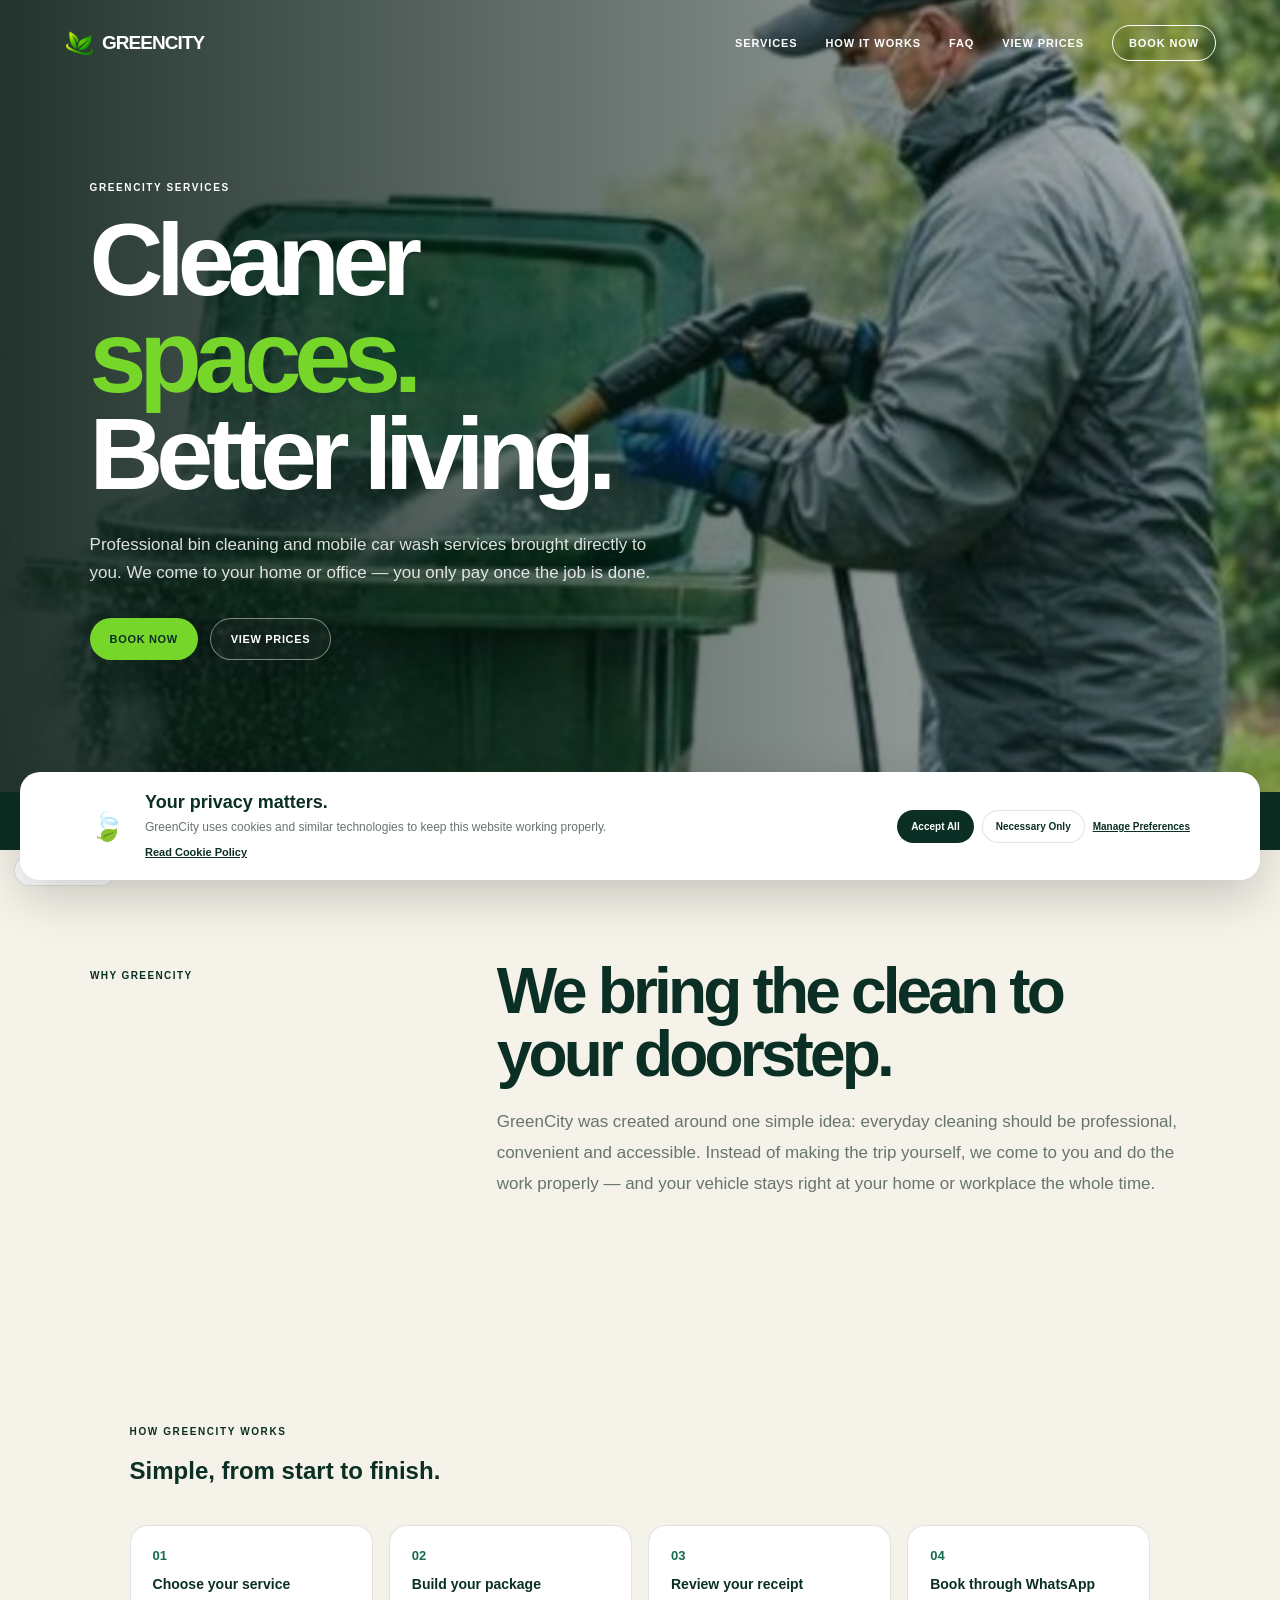
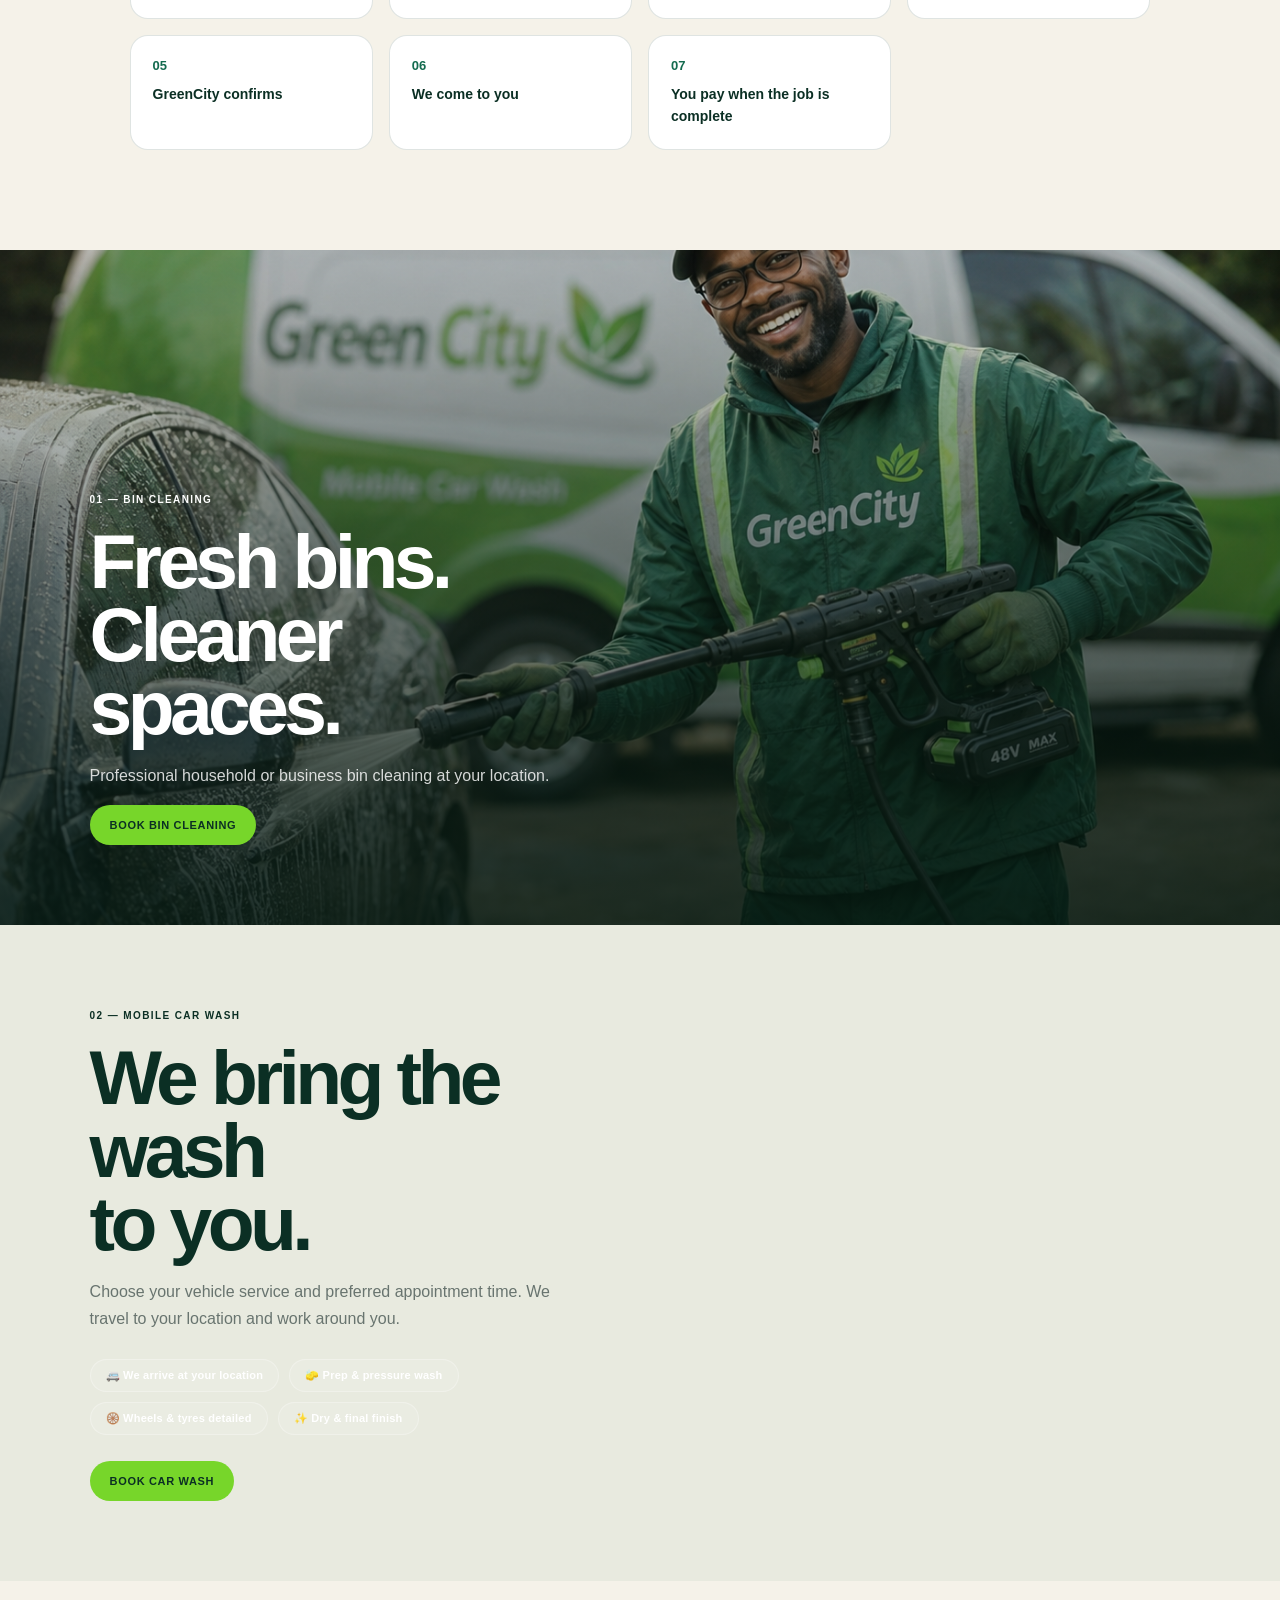
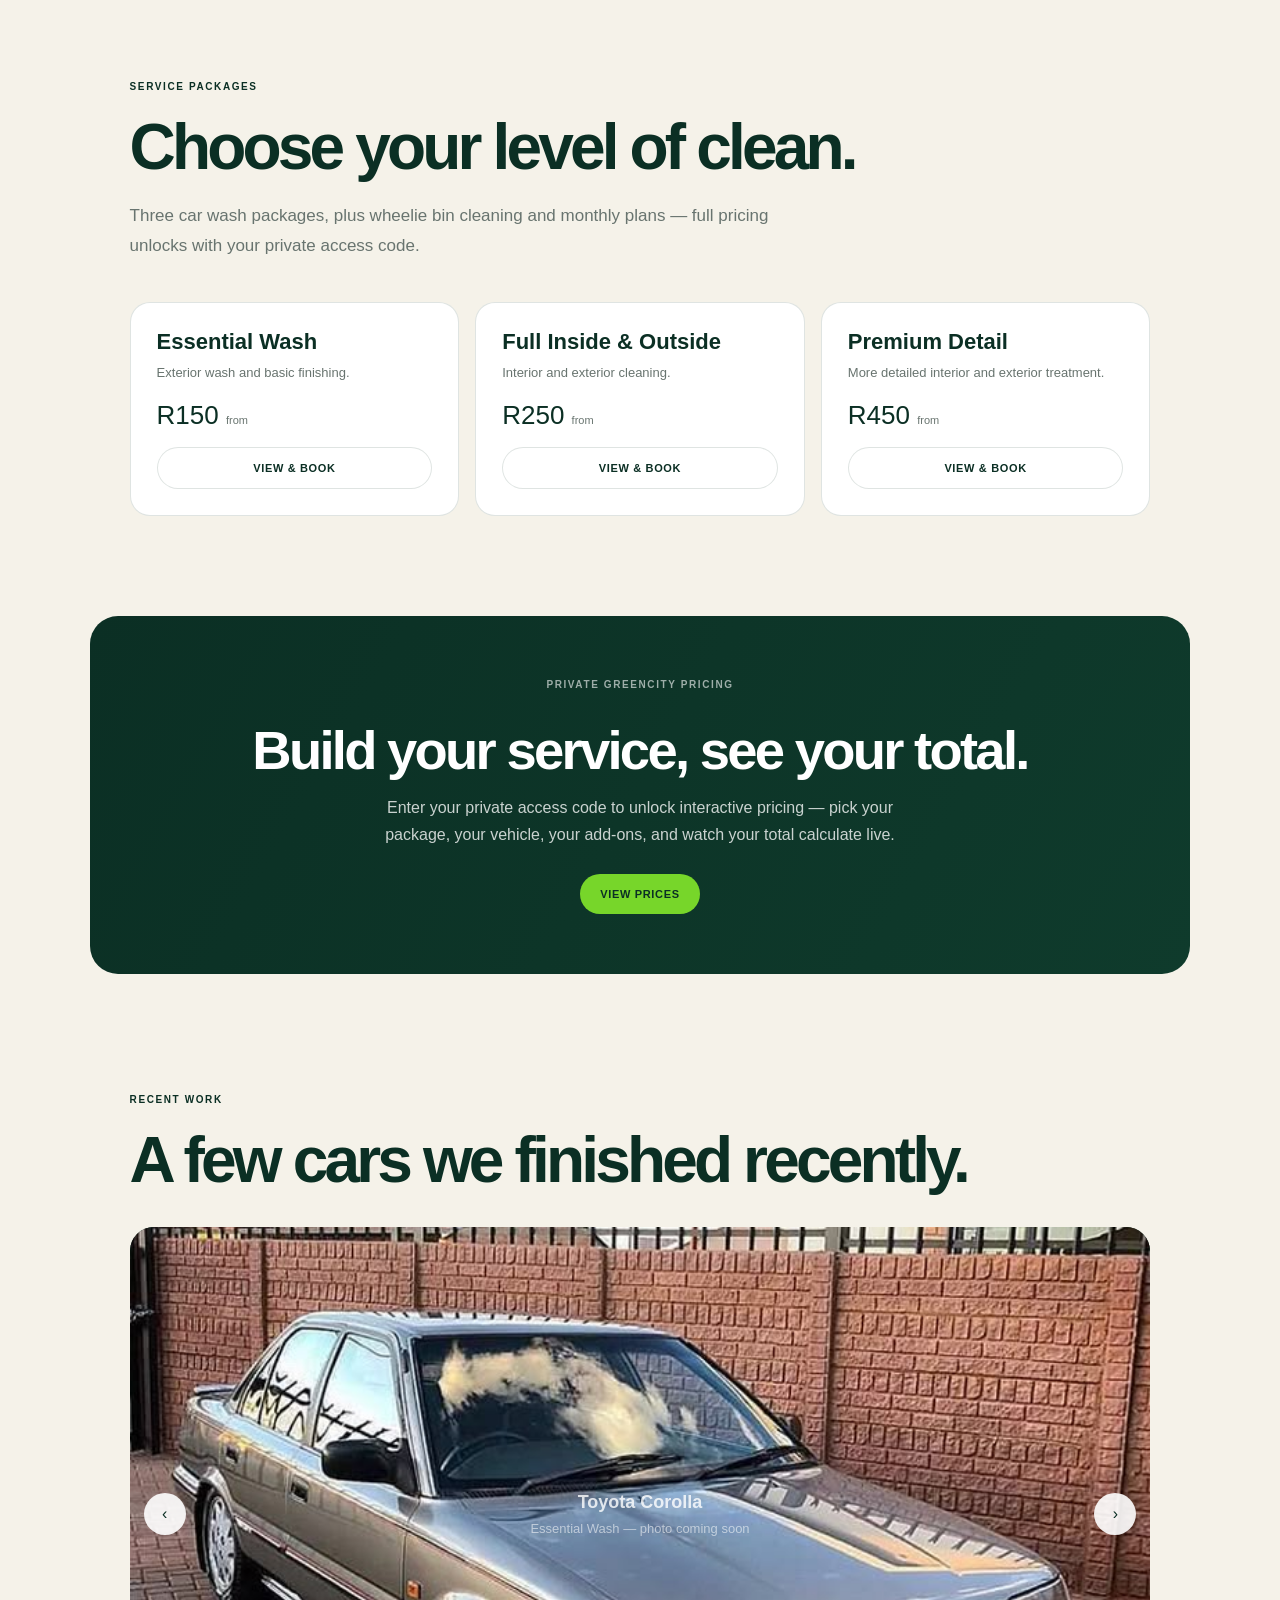
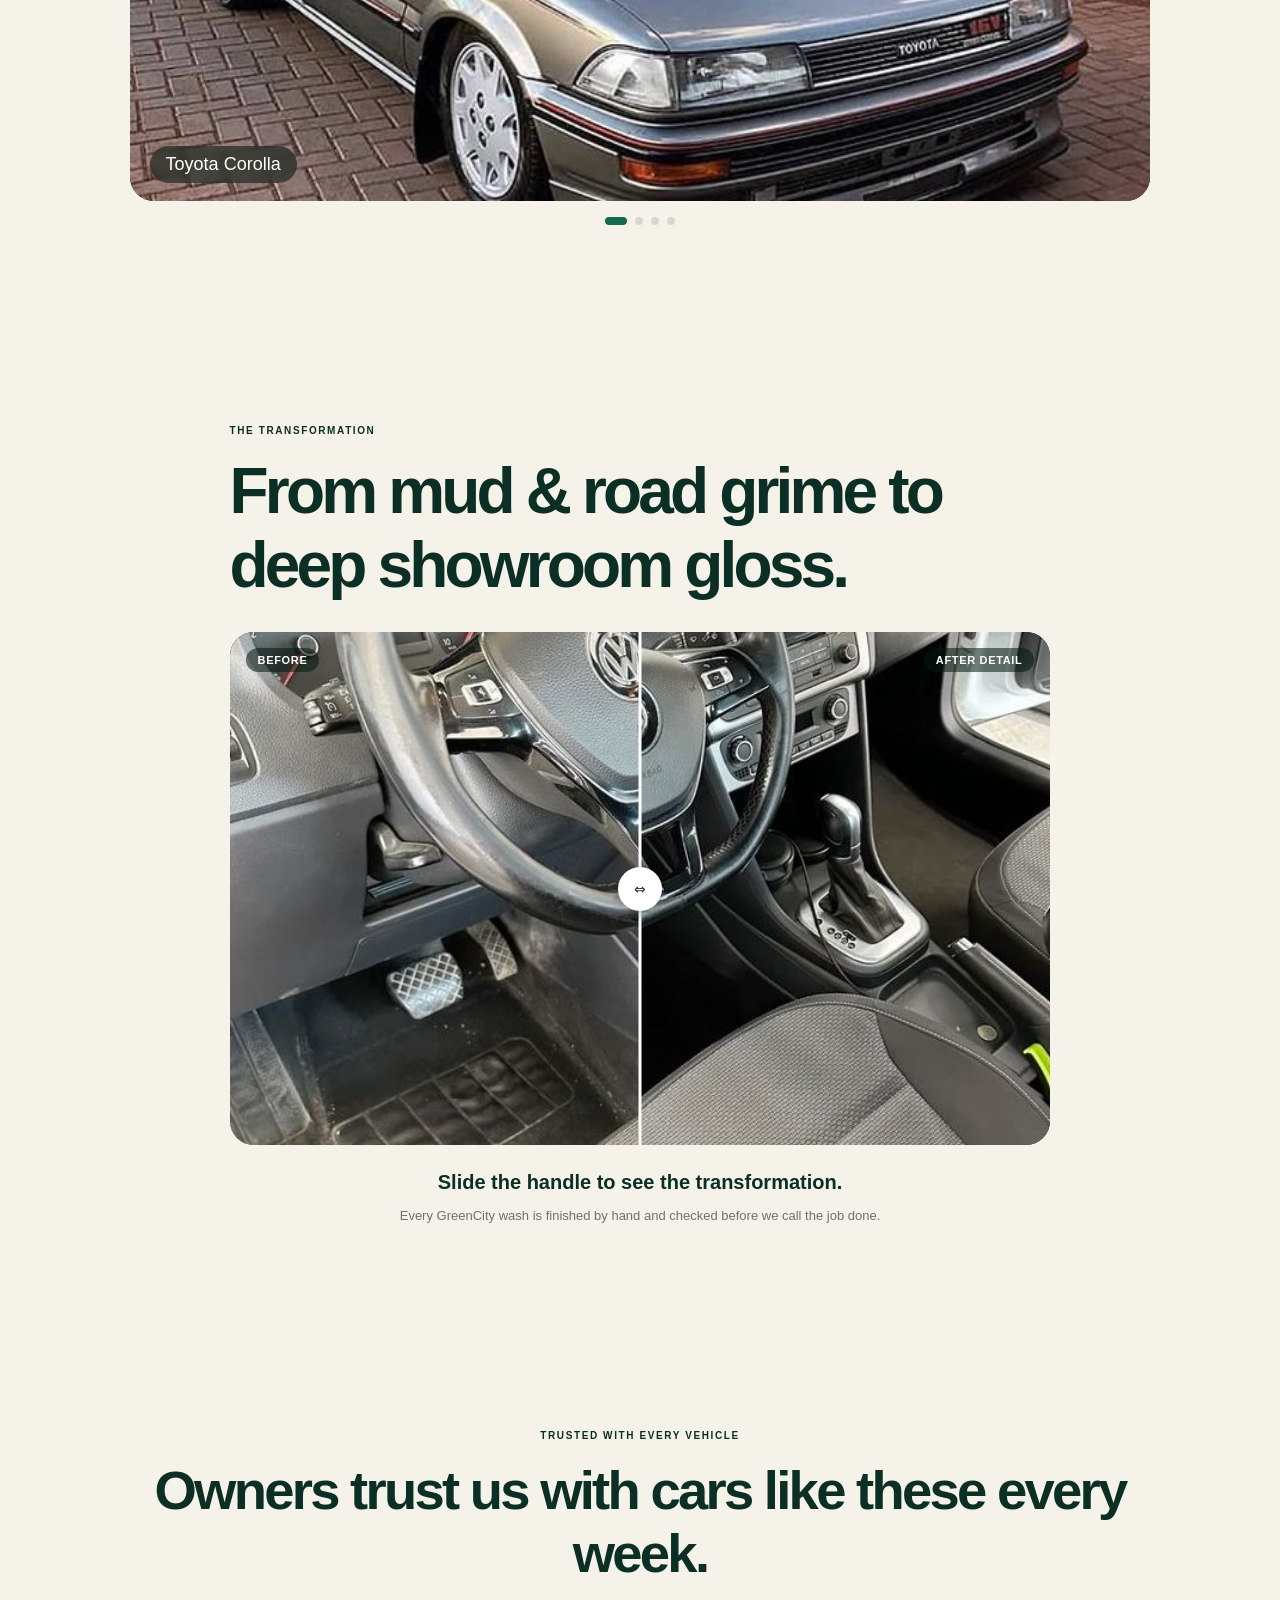
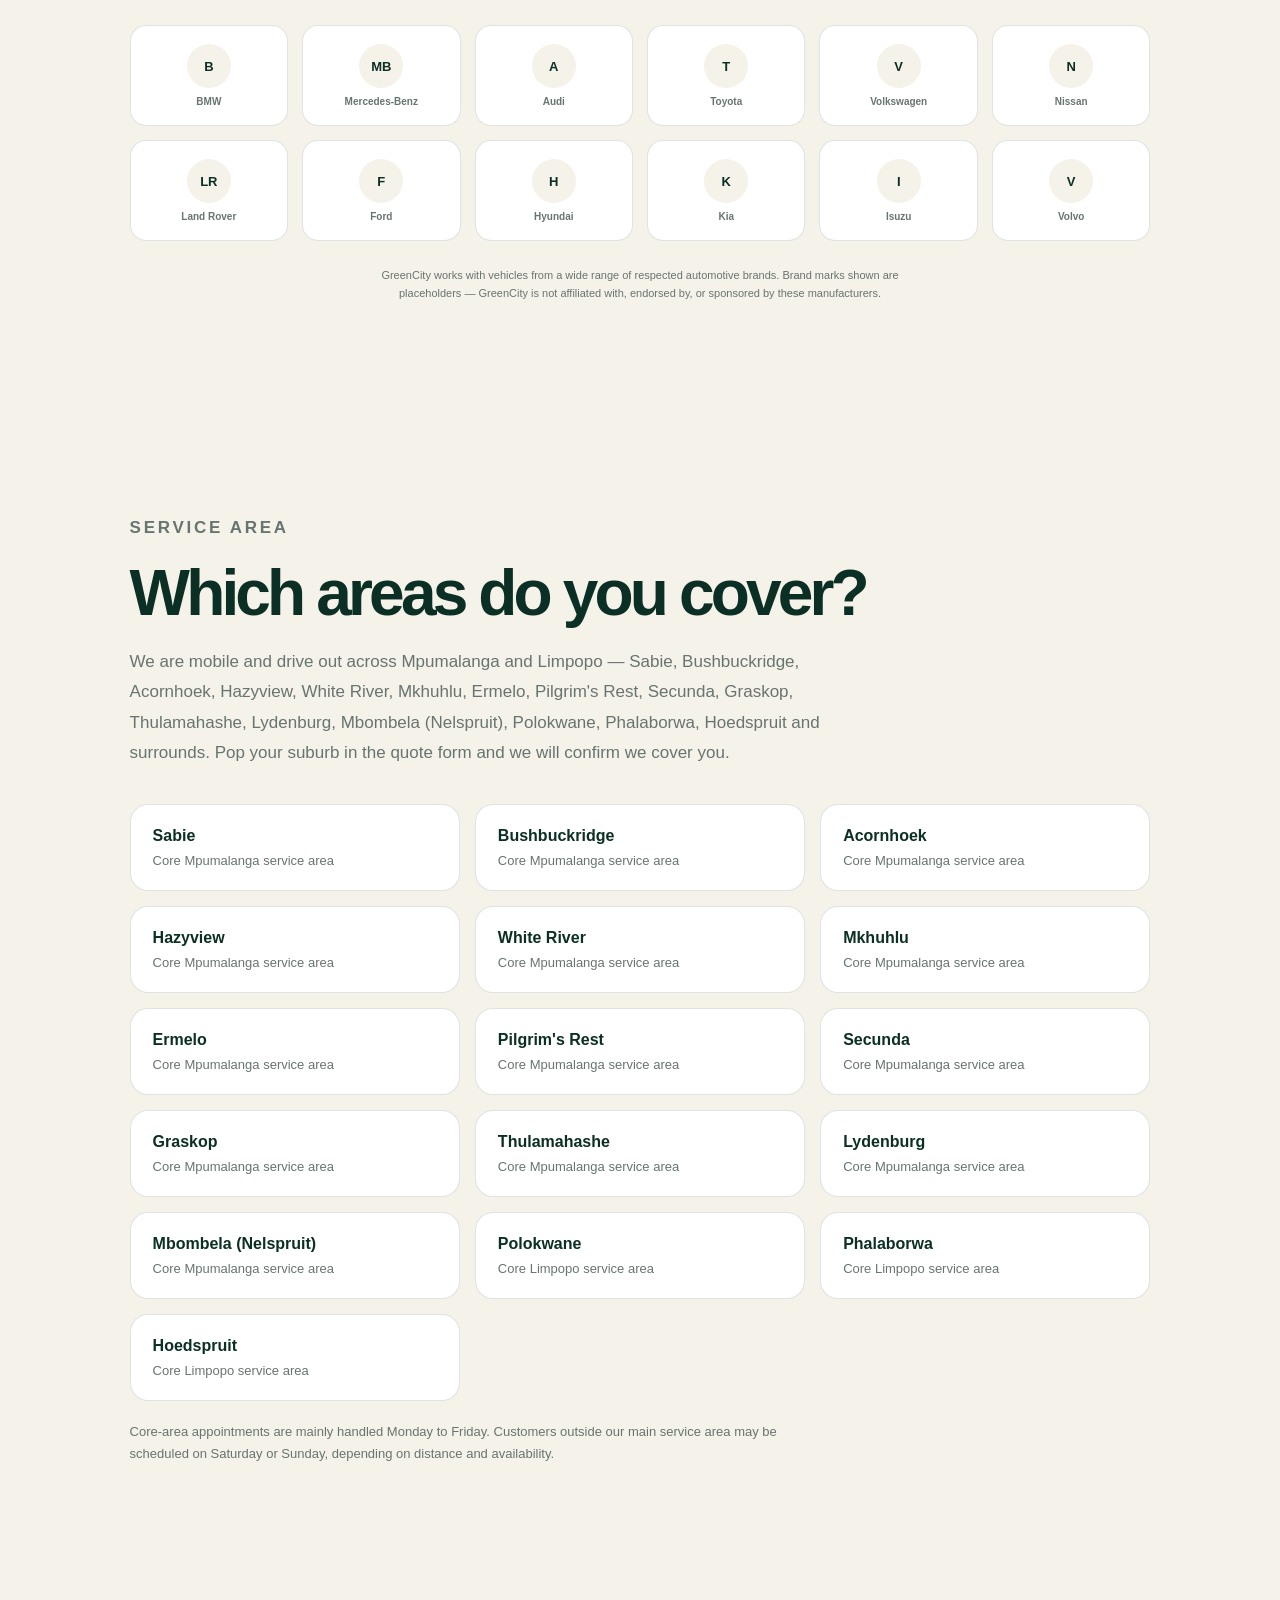
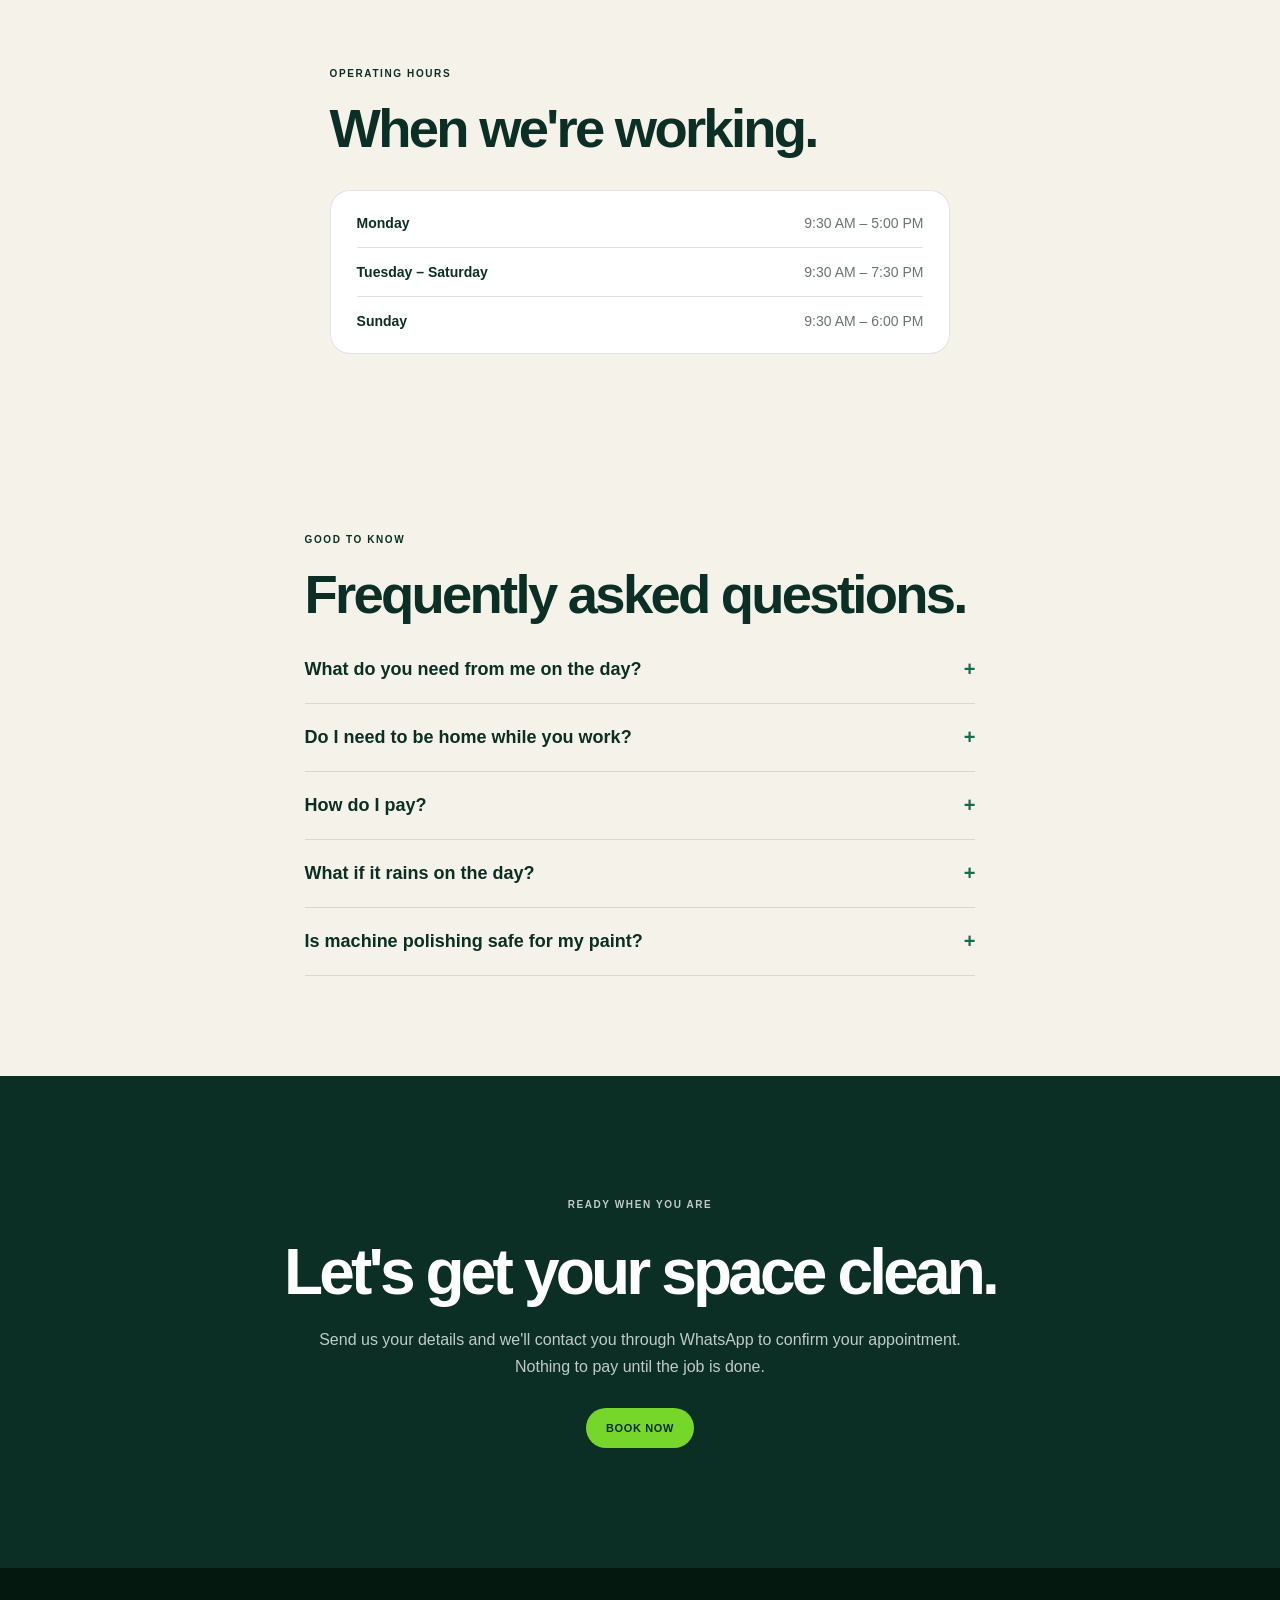
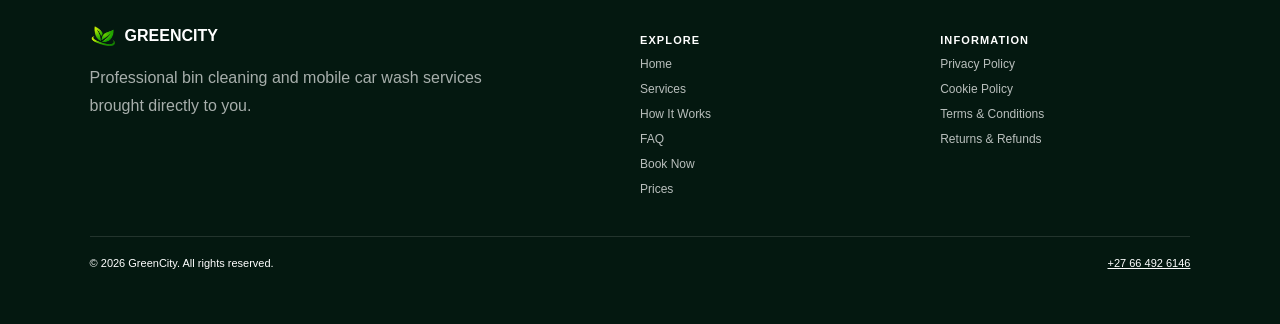
==== index.html @ 8ef4c83e "Add files via upload" ====
<!DOCTYPE html>
<html lang="en">
<head>
  <meta charset="UTF-8">
  <meta name="viewport" content="width=device-width, initial-scale=1.0">
  <meta name="description" content="GreenCity — professional bin cleaning and mobile car wash services. We come to you.">
  <meta name="theme-color" content="#0b2f24">
  <title>GreenCity | Cleaner Spaces. Better Living.</title>
  <link rel="icon" type="image/png" href="images/greencity-logo.png">
  <link rel="stylesheet" href="style.css">
</head>
<body>
<header class="site-header">
  <a class="brand" href="index.html">
    <img src="images/greencity-logo.png" alt="GreenCity logo" class="brand-logo">
    <span class="brand-name">GREENCITY</span>
  </a>
  <button class="menu-toggle" data-menu-toggle aria-label="Open menu">☰</button>
  <nav class="header-nav" data-mobile-menu>
    <a href="#services">Services</a>
    <a href="#how">How It Works</a>
    <a href="#faq">FAQ</a>
    <a href="price.html">View Prices</a>
    <a href="booking.html" class="header-book">Book Now</a>
  </nav>
</header>

<!-- HERO -->
<section class="hero">
  <video class="hero-video" autoplay muted loop playsinline poster="images/greencity-hero.jpg">
    <source src="videos/bin-washing.mp4" type="video/mp4">
  </video>
  <div class="hero-overlay"></div>
  <div class="hero-content">
    <p class="eyebrow">GREENCITY SERVICES</p>
    <h1>Cleaner <span>spaces.</span><br>Better living.</h1>
    <p class="hero-description">
      Professional bin cleaning and mobile car wash services brought directly to you.
      We come to your home or office — you only pay once the job is done.
    </p>
    <div class="hero-actions">
      <a href="booking.html" class="btn btn-primary">Book Now</a>
      <a href="price.html" class="btn btn-secondary">View Prices</a>
    </div>
  </div>
</section>

<!-- TRUST STRIP -->
<div class="trust-strip">
  <span>We come to you</span>
  <span>You pay after the job is done</span>
  <span>Professional mobile cleaning</span>
  <span>Choose exactly the service you need</span>
</div>

<!-- WHY GREENCITY -->
<section class="intro" id="story">
  <div class="intro-grid">
    <div><p class="intro-label">WHY GREENCITY</p></div>
    <div>
      <h2>We bring the clean to your doorstep.</h2>
      <p class="intro-copy">
        GreenCity was created around one simple idea: everyday cleaning should be
        professional, convenient and accessible. Instead of making the trip yourself,
        we come to you and do the work properly — and your vehicle stays right at
        your home or workplace the whole time.
      </p>
    </div>
  </div>
</section>

<!-- HOW IT WORKS -->
<section class="how-section" id="how">
  <p class="eyebrow">HOW GREENCITY WORKS</p>
  <h2>Simple, from start to finish.</h2>
  <div class="how-grid">
    <div class="how-step"><span class="num">01</span><p>Choose your service</p></div>
    <div class="how-step"><span class="num">02</span><p>Build your package</p></div>
    <div class="how-step"><span class="num">03</span><p>Review your receipt</p></div>
    <div class="how-step"><span class="num">04</span><p>Book through WhatsApp</p></div>
    <div class="how-step"><span class="num">05</span><p>GreenCity confirms</p></div>
    <div class="how-step"><span class="num">06</span><p>We come to you</p></div>
    <div class="how-step"><span class="num">07</span><p>You pay when the job is complete</p></div>
  </div>
</section>

<!-- MOBILE CAR WASH VISUAL -->
<section class="service-showcase" id="services">
  <video class="service-video" autoplay muted loop playsinline poster="images/bin-washing.jpg">
    <source src="videos/bin-washing.mp4" type="video/mp4">
  </video>
  <div class="service-overlay"></div>
  <div class="service-content">
    <span class="service-tag">01 — BIN CLEANING</span>
    <h2>Fresh bins.<br>Cleaner spaces.</h2>
    <p>Professional household or business bin cleaning at your location.</p>
    <a href="booking.html" class="btn btn-primary">Book Bin Cleaning</a>
  </div>
</section>

<section class="service-showcase light-showcase">
  <div class="service-content dark-content">
    <span class="service-tag">02 — MOBILE CAR WASH</span>
    <h2>We bring the wash<br>to you.</h2>
    <p>Choose your vehicle service and preferred appointment time. We travel to your location and work around you.</p>
    <div class="process-strip">
      <span>🚐 We arrive at your location</span>
      <span>🧽 Prep &amp; pressure wash</span>
      <span>🛞 Wheels &amp; tyres detailed</span>
      <span>✨ Dry &amp; final finish</span>
    </div>
    <a href="booking.html" class="btn btn-primary" style="margin-top:26px">Book Car Wash</a>
  </div>
</section>

<!-- SERVICE PACKAGES TEASER -->
<section class="package-section">
  <p class="eyebrow">SERVICE PACKAGES</p>
  <h2 style="font-family:var(--display);font-size:clamp(2.5rem,5vw,4.5rem);letter-spacing:-.06em;margin:0 0 10px">Choose your level of clean.</h2>
  <p class="intro-copy" style="margin-bottom:0">Three car wash packages, plus wheelie bin cleaning and monthly plans — full pricing unlocks with your private access code.</p>
  <div class="package-grid" id="packageGrid"></div>
</section>

<!-- PRIVATE PRICING CTA -->
<section style="padding:0 7vw">
  <div class="pricing-cta">
    <p class="eyebrow" style="color:rgba(255,255,255,.6)">PRIVATE GREENCITY PRICING</p>
    <h2>Build your service, see your total.</h2>
    <p>Enter your private access code to unlock interactive pricing — pick your package, your vehicle, your add-ons, and watch your total calculate live.</p>
    <a href="price.html" class="btn btn-primary">View Prices</a>
  </div>
</section>

<!-- RECENT CARS SLIDESHOW -->
<section class="gallery-section">
  <p class="eyebrow">RECENT WORK</p>
  <h2 style="font-family:var(--display);font-size:clamp(2.5rem,5vw,4.5rem);letter-spacing:-.06em;margin:0 0 30px">A few cars we finished recently.</h2>

  <div class="carousel" id="carousel">
    <div class="carousel-track" id="carouselTrack">
      <div class="carousel-slide"><img src="images/gallery-1.jpg" alt="Toyota Corolla after a GreenCity wash" data-fallback-label="Toyota Corolla — Essential Wash"><div class="slide-placeholder" hidden><strong>Toyota Corolla</strong><span>Essential Wash — photo coming soon</span></div><div class="carousel-label">Toyota Corolla</div></div>
      <div class="carousel-slide"><img src="images/gallery-2.jpg" alt="BMW X5 after a GreenCity wash" data-fallback-label="BMW X5 — Premium Detail"><div class="slide-placeholder" hidden><strong>BMW X5</strong><span>Premium Detail — photo coming soon</span></div><div class="carousel-label">BMW X5</div></div>
      <div class="carousel-slide"><img src="images/gallery-3.jpg" alt="Ford Ranger after a GreenCity wash" data-fallback-label="Ford Ranger — Full Inside &amp; Outside"><div class="slide-placeholder" hidden><strong>Ford Ranger</strong><span>Full Inside &amp; Outside — photo coming soon</span></div><div class="carousel-label">Ford Ranger</div></div>
      <div class="carousel-slide"><img src="images/gallery-4.jpg" alt="Volkswagen Polo after a GreenCity wash" data-fallback-label="Volkswagen Polo — Essential Wash"><div class="slide-placeholder" hidden><strong>Volkswagen Polo</strong><span>Essential Wash — photo coming soon</span></div><div class="carousel-label">Volkswagen Polo</div></div>
    </div>
    <button class="carousel-nav prev" id="carouselPrev" aria-label="Previous">‹</button>
    <button class="carousel-nav next" id="carouselNext" aria-label="Next">›</button>
  </div>
  <div class="carousel-dots" id="carouselDots"></div>
</section>

<!-- BEFORE / AFTER -->
<section class="ba-section">
  <p class="eyebrow">THE TRANSFORMATION</p>
  <h2 style="font-family:var(--display);font-size:clamp(2.5rem,5vw,4.5rem);letter-spacing:-.06em;margin:0 0 30px">From mud &amp; road grime to deep showroom gloss.</h2>

  <div class="ba-wrap" id="baWrap">
    <img class="ba-after" src="images/after.jpg" alt="Vehicle after GreenCity detailing">
    <div class="ba-before-layer" id="baBeforeLayer">
      <img class="ba-before" src="images/before.jpg" alt="Vehicle before GreenCity detailing">
    </div>
    <span class="ba-tag before-tag">Before</span>
    <span class="ba-tag after-tag">After Detail</span>
    <div class="ba-handle" id="baHandle"><div class="ba-handle-btn">⇔</div></div>
  </div>
  <p class="ba-caption"><strong>Slide the handle to see the transformation.</strong>Every GreenCity wash is finished by hand and checked before we call the job done.</p>
</section>

<!-- VEHICLE BRAND TRUST -->
<section class="brand-section">
  <p class="eyebrow">TRUSTED WITH EVERY VEHICLE</p>
  <h2 style="font-family:var(--display);font-size:clamp(2.2rem,4.5vw,3.4rem);letter-spacing:-.05em;margin:0">Owners trust us with cars like these every week.</h2>
  <div class="brand-grid" id="brandGrid"></div>
  <p class="brand-disclaimer">GreenCity works with vehicles from a wide range of respected automotive brands. Brand marks shown are placeholders — GreenCity is not affiliated with, endorsed by, or sponsored by these manufacturers.</p>
</section>

<!-- SERVICE AREA -->
<section class="area-section">
  <p class="eyebrow">SERVICE AREA</p>
  <h2 id="serviceAreaHeading">Which areas do you cover?</h2>
  <p id="serviceAreaBody"></p>
  <div class="area-grid" id="areaGrid"></div>
  <p style="color:var(--muted);font-size:13px;line-height:1.7;margin-top:20px" id="serviceAreaNote"></p>
</section>

<!-- OPERATING HOURS -->
<section class="hours-section">
  <p class="eyebrow">OPERATING HOURS</p>
  <h2 style="font-family:var(--display);font-size:clamp(2.2rem,4.5vw,3.4rem);letter-spacing:-.05em;margin:0">When we're working.</h2>
  <div class="hours-list" id="hoursList"></div>
</section>

<!-- FAQ -->
<section class="faq-section" id="faq">
  <p class="eyebrow">GOOD TO KNOW</p>
  <h2 style="font-family:var(--display);font-size:clamp(2.2rem,4.5vw,3.4rem);letter-spacing:-.05em;margin:0 0 10px">Frequently asked questions.</h2>

  <div class="faq-item">
    <button class="faq-question">What do you need from me on the day?<span class="faq-icon">+</span></button>
    <div class="faq-answer"><p>Just access to the car and space to work around it. We confirm the small practical details, like a plug point or tap if needed, before we book you in.</p></div>
  </div>

  <div class="faq-item">
    <button class="faq-question">Do I need to be home while you work?<span class="faq-icon">+</span></button>
    <div class="faq-answer"><p>No. Most clients let us in, carry on with their day and come back to a car that looks brand new. As long as we can reach the car, we handle the rest. If special access or safety arrangements are needed, we'll agree on those with you beforehand.</p></div>
  </div>

  <div class="faq-item">
    <button class="faq-question">How do I pay?<span class="faq-icon">+</span></button>
    <div class="faq-answer"><p>Nothing upfront. We confirm your price when we send the quote, and you only pay on the day, once the job is done and you are happy.</p></div>
  </div>

  <div class="faq-item">
    <button class="faq-question">What if it rains on the day?<span class="faq-icon">+</span></button>
    <div class="faq-answer"><p>We move your booking to the next clear day at no charge. You never lose your spot or your price.</p></div>
  </div>

  <div class="faq-item">
    <button class="faq-question">Is machine polishing safe for my paint?<span class="faq-icon">+</span></button>
    <div class="faq-answer"><p>Yes, when it's the right process for your car. We use a measured polish that removes a controlled, thin layer of clear coat to cut out swirls and light scratches. If your car needs multi-stage correction instead, we'll tell you honestly on the day rather than guess.</p></div>
  </div>
</section>

<!-- FINAL CTA -->
<section class="cta">
  <p class="eyebrow">READY WHEN YOU ARE</p>
  <h2>Let's get your space clean.</h2>
  <p>Send us your details and we'll contact you through WhatsApp to confirm your appointment. Nothing to pay until the job is done.</p>
  <a href="booking.html" class="btn btn-primary">Book Now</a>
</section>

<footer class="footer">
  <div class="footer-top">
    <div>
      <div class="footer-brand">
        <img src="images/greencity-logo.png" alt="GreenCity logo">
        <strong>GREENCITY</strong>
      </div>
      <p>Professional bin cleaning and mobile car wash services brought directly to you.</p>
    </div>
    <div>
      <h3>Explore</h3>
      <div class="footer-links">
        <a href="index.html">Home</a><a href="#services">Services</a>
        <a href="#how">How It Works</a><a href="#faq">FAQ</a>
        <a href="booking.html">Book Now</a>
        <a href="price.html">Prices</a>
      </div>
    </div>
    <div>
      <h3>Information</h3>
      <div class="footer-links">
        <a href="privacy.html">Privacy Policy</a>
        <a href="cookies.html">Cookie Policy</a>
        <a href="terms.html">Terms &amp; Conditions</a>
        <a href="returns.html">Returns &amp; Refunds</a>
      </div>
    </div>
  </div>
  <div class="footer-bottom">
    <span>© <span data-year></span> GreenCity. All rights reserved.</span>
    <a href="tel:+27664926146">+27 66 492 6146</a>
  </div>
</footer>

<a href="cookies.html" class="cookie-settings-fixed">Cookie Settings</a>
<div class="cookie-banner" id="cookieBanner" role="dialog" aria-label="Cookie consent">
  <div class="cookie-content">
    <div class="cookie-icon">🍃</div>
    <div class="cookie-text">
      <h2>Your privacy matters.</h2>
      <p>GreenCity uses cookies and similar technologies to keep this website working properly.</p>
      <a href="cookies.html">Read Cookie Policy</a>
    </div>
    <div class="cookie-actions">
      <button class="cookie-btn cookie-btn-primary" id="acceptCookies">Accept All</button>
      <button class="cookie-btn cookie-btn-secondary" id="necessaryCookies">Necessary Only</button>
      <a class="cookie-manage" href="cookies.html">Manage Preferences</a>
    </div>
  </div>
</div>

<script src="config.js"></script>
<script src="script.js"></script>
</body>
</html>
---- style.css ----
/* =========================================================
   GREENCITY — SHARED STYLES
   Original GreenCity visual direction: forest green, cream,
   clean typography, large photography/video and strong CTAs.
   ========================================================= */

:root{
  --forest:#0b2f24;
  --emerald:#146b4f;
  --lime:#77d62a;
  --cream:#f5f2e9;
  --white:#fff;
  --muted:#68746f;
  --border:rgba(11,47,36,.13);
  --display:"Manrope",sans-serif;
  --body:"DM Sans",sans-serif;
}
*{box-sizing:border-box}
html{scroll-behavior:smooth}
body{margin:0;background:var(--cream);color:var(--forest);font-family:var(--body);overflow-x:hidden}
a{color:inherit}
img,video{max-width:100%}
.site-header{position:absolute;top:0;left:0;width:100%;z-index:100;padding:25px 5vw;display:flex;align-items:center;justify-content:space-between;color:#fff}
.brand{display:inline-flex;align-items:center;gap:9px;text-decoration:none}
.brand-logo{width:29px;height:29px;object-fit:contain;display:block}
.brand-name{font-family:var(--display);font-size:19px;font-weight:800;letter-spacing:-.05em}
.header-nav{display:flex;align-items:center;gap:28px}
.header-nav a{color:#fff;text-decoration:none;font-size:11px;font-weight:700;text-transform:uppercase;letter-spacing:.08em}
.header-book{display:inline-flex;padding:11px 16px;border:1px solid currentColor;border-radius:999px;text-decoration:none;font-size:11px;font-weight:800}
.menu-toggle{display:none;background:none;border:0;color:#fff;font-size:25px}
.hero{position:relative;min-height:88vh;display:flex;align-items:center;overflow:hidden;background:var(--forest)}
.hero-video{position:absolute;inset:0;width:100%;height:100%;object-fit:cover}
.hero-overlay{position:absolute;inset:0;background:linear-gradient(90deg,rgba(4,24,16,.88),rgba(4,24,16,.28))}
.hero-content{position:relative;z-index:2;color:#fff;max-width:800px;padding:150px 7vw 100px}
.eyebrow{font-size:10px;font-weight:900;letter-spacing:.16em;text-transform:uppercase;margin:0 0 18px}
.hero h1{font-family:var(--display);font-size:clamp(3.2rem,8vw,7rem);line-height:.95;letter-spacing:-.07em;margin:0 0 28px}
.hero h1 span,.story-main h1 span{color:var(--lime)}
.hero-description{max-width:580px;font-size:17px;line-height:1.7;color:rgba(255,255,255,.85)}
.hero-actions{display:flex;gap:12px;flex-wrap:wrap;margin-top:30px}
.btn{display:inline-flex;align-items:center;justify-content:center;padding:14px 20px;border:0;border-radius:999px;text-decoration:none;font-weight:900;font-size:11px;letter-spacing:.06em;text-transform:uppercase;cursor:pointer}
.btn-primary{background:var(--lime);color:var(--forest)}
.btn-secondary{border:1px solid rgba(255,255,255,.45);color:#fff;background:rgba(255,255,255,.04)}
.intro{padding:110px 7vw}
.intro-grid{display:grid;grid-template-columns:1fr 2fr;gap:60px;max-width:1100px;margin:auto}
.intro-label{font-size:10px;font-weight:900;letter-spacing:.14em}
.intro h2,.area-section h2,.cta h2{font-family:var(--display);font-size:clamp(2.5rem,5vw,5rem);line-height:.98;letter-spacing:-.06em;margin:0 0 22px}
.intro-copy,.area-section>p{font-size:17px;line-height:1.8;color:var(--muted);max-width:700px}
.service-showcase{position:relative;min-height:75vh;display:flex;align-items:flex-end;overflow:hidden;background:var(--forest);color:#fff}
.service-video{position:absolute;inset:0;width:100%;height:100%;object-fit:cover}
.service-overlay{position:absolute;inset:0;background:linear-gradient(0deg,rgba(4,24,16,.85),rgba(4,24,16,.12))}
.service-content{position:relative;z-index:2;max-width:650px;padding:80px 7vw}
.service-tag{font-size:10px;font-weight:900;letter-spacing:.14em}
.service-content h2{font-family:var(--display);font-size:clamp(2.8rem,6vw,6rem);line-height:.95;letter-spacing:-.06em;margin:18px 0}
.service-content p{font-size:16px;line-height:1.7;max-width:560px;color:rgba(255,255,255,.82)}
.light-showcase{min-height:60vh;background:#e8eadf}
.dark-content{color:var(--forest)}
.dark-content p{color:var(--muted)}
.area-section{padding:110px 7vw;max-width:1200px;margin:auto}
.area-grid{display:grid;grid-template-columns:repeat(3,1fr);gap:15px;margin-top:35px}
.card{background:#fff;border:1px solid var(--border);border-radius:18px;padding:22px}
.area-grid .card{display:flex;flex-direction:column;gap:8px}
.area-grid span{color:var(--muted);font-size:13px}
.cta{background:var(--forest);color:#fff;text-align:center;padding:120px 7vw}
.cta p{max-width:650px;margin:0 auto 28px;color:rgba(255,255,255,.75);line-height:1.7}
.footer{background:#041810;color:#fff;padding:55px 7vw}
.footer-top{display:grid;grid-template-columns:2fr 1fr 1fr;gap:50px;max-width:1200px;margin:auto}
.footer-brand{display:flex;align-items:center;gap:10px}
.footer-brand img{width:25px;height:25px;object-fit:contain}
.footer p{color:rgba(255,255,255,.65);line-height:1.7;max-width:420px}
.footer h3{font-size:11px;text-transform:uppercase;letter-spacing:.1em}
.footer-links{display:flex;flex-direction:column;gap:11px}
.footer-links a{color:rgba(255,255,255,.72);text-decoration:none;font-size:12px}
.footer-bottom{max-width:1200px;margin:40px auto 0;padding-top:20px;border-top:1px solid rgba(255,255,255,.12);display:flex;justify-content:space-between;gap:20px;flex-wrap:wrap;font-size:11px}
.cookie-settings-fixed{position:fixed;bottom:14px;left:14px;z-index:90;background:#fff;color:var(--forest);border:1px solid var(--border);padding:9px 12px;border-radius:999px;text-decoration:none;font-size:10px;font-weight:800}
.cookie-banner{position:fixed;left:20px;right:20px;bottom:20px;z-index:200;display:none;background:#fff;color:var(--forest);border-radius:20px;box-shadow:0 15px 50px rgba(0,0,0,.2);padding:20px}
.cookie-banner.show{display:block}
.cookie-content{display:flex;gap:20px;align-items:center;max-width:1100px;margin:auto}
.cookie-icon{font-size:28px}.cookie-text{flex:1}.cookie-text h2{font-size:18px;margin:0 0 5px}.cookie-text p{margin:0 0 6px;color:var(--muted);font-size:12px;line-height:1.5}.cookie-text a{font-size:11px;font-weight:800}
.cookie-actions{display:flex;gap:8px;align-items:center;flex-wrap:wrap}.cookie-btn{padding:10px 13px;border-radius:999px;border:1px solid var(--border);font-weight:800;font-size:10px}.cookie-btn-primary{background:var(--forest);color:#fff}.cookie-btn-secondary{background:#fff;color:var(--forest)}.cookie-manage{font-size:10px;font-weight:800}
.booking-header,.solid-header{position:relative;background:var(--forest);color:#fff}
.booking-main{max-width:1150px;margin:auto;padding:80px 6vw}
.booking-intro{max-width:760px;margin-bottom:45px}.booking-intro h1{font-family:var(--display);font-size:clamp(3rem,7vw,6rem);letter-spacing:-.07em;line-height:.95;margin:0 0 20px}.booking-intro h1 span{color:var(--emerald)}.booking-intro>p{max-width:650px;color:var(--muted);line-height:1.7}
.booking-card{background:#fff;border:1px solid var(--border);border-radius:25px;padding:35px;box-shadow:0 20px 60px rgba(11,47,36,.08)}
.form-section{padding:0 0 32px;margin-bottom:32px;border-bottom:1px solid var(--border)}.form-section:last-of-type{border-bottom:0}.form-section-heading{display:flex;align-items:center;gap:12px;margin-bottom:22px}.form-section-heading>span{display:flex;align-items:center;justify-content:center;width:26px;height:26px;flex:none;border-radius:999px;background:var(--forest);color:#fff;font-size:10px;font-weight:900;letter-spacing:.04em}.form-section-heading h2{font-family:var(--display);font-size:25px;margin:0}.form-section-heading p{margin:2px 0 0;color:var(--muted);font-size:13px}
.dark-brand{color:#fff}
.form-grid{display:grid;grid-template-columns:1fr 1fr;gap:18px}.form-group{display:flex;flex-direction:column;gap:7px;margin-bottom:16px}.form-group.full{grid-column:1/-1}.form-group label,label{font-size:11px;font-weight:800}.form-group input,.form-group select,.form-group textarea,.private-card input{width:100%;padding:14px;border:1px solid rgba(11,47,36,.18);border-radius:12px;background:#fafbf7;color:var(--forest);font:inherit;outline:none}.form-group input:focus,.form-group select:focus,.form-group textarea:focus,.private-card input:focus{border-color:var(--emerald)}.form-grid>.form-group{margin-bottom:0}
.service-options{display:grid;grid-template-columns:1fr 1fr;gap:12px}.service-option{display:flex;gap:12px;align-items:flex-start;border:1px solid var(--border);border-radius:15px;padding:17px;cursor:pointer}.service-option input{margin-top:3px}.service-option strong{display:block}.service-option small{display:block;color:var(--muted);line-height:1.5;margin-top:5px}.notice{display:none;margin:20px 0;padding:14px;border-radius:12px;font-size:13px;line-height:1.5}.notice:not(:empty){display:block}.notice.success{background:#e9f7df;color:#22530e}.notice.error{background:#fde9e7;color:#7d211a}
.container{max-width:1150px;margin:auto;padding:0 6vw}
.header-inner{display:flex;align-items:center;justify-content:space-between;width:100%}
.back-link{color:inherit;text-decoration:none;font-size:11px;font-weight:800;letter-spacing:.04em}
.page-hero{background:var(--forest);color:#fff;padding:150px 0 60px}
.page-hero .container{padding:0 6vw}
.page-intro{max-width:650px;color:rgba(255,255,255,.78);line-height:1.7;font-size:15px;margin-top:14px}
.booking-section{padding:60px 0 100px}
.booking-section .container{padding:0 6vw}
.service-option-content{display:block}
.booking-message{margin:20px 0;padding:14px 16px;border-radius:12px;background:#e9f7df;color:#22530e;font-size:13px;line-height:1.5}
.booking-submit{margin-top:8px;text-align:center}
.booking-submit .btn{width:100%}
.booking-note{margin:14px 0 0;color:var(--muted);font-size:12px;line-height:1.6}
.site-footer{background:#041810;color:#fff;padding:45px 0}
.site-footer .container{padding:0 6vw}
.footer-inner{display:flex;justify-content:space-between;gap:30px;flex-wrap:wrap;padding-bottom:25px;border-bottom:1px solid rgba(255,255,255,.12)}
.footer-inner strong{font-family:var(--display);font-size:18px}
.footer-inner p{margin:6px 0 0;color:rgba(255,255,255,.65);font-size:13px}
.site-footer .footer-links{flex-direction:row;flex-wrap:wrap;gap:16px}
.site-footer .footer-links a{color:rgba(255,255,255,.72);text-decoration:none;font-size:12px}
.site-footer .footer-bottom{max-width:none;margin:20px auto 0;padding-top:0;border-top:0;font-size:11px;color:rgba(255,255,255,.6)}
.private-main{min-height:70vh;max-width:900px;margin:auto;padding:70px 6vw}.private-card{background:#fff;border:1px solid var(--border);border-radius:25px;padding:35px}.private-card h1,.story-main h1{font-family:var(--display);font-size:clamp(3rem,7vw,6rem);letter-spacing:-.07em;line-height:.95;margin:0 0 18px}.private-card>p{color:var(--muted);line-height:1.7}.private-card label{display:block;margin:25px 0 7px}.hidden{display:none!important}.price-result{display:flex;justify-content:space-between;align-items:center;margin-top:12px}.price-result strong{font-size:28px}
.legal-hero{background:var(--forest);color:#fff;padding:90px 7vw}.legal-hero h1{font-family:var(--display);font-size:clamp(3rem,7vw,6rem);letter-spacing:-.07em;line-height:.95;margin:0}.legal-main{max-width:900px;margin:auto;padding:70px 6vw}.legal-card{background:#fff;border:1px solid var(--border);border-radius:20px;padding:35px}.legal-card h2{font-family:var(--display);font-size:32px}.legal-card h3{font-size:20px;margin-top:35px}.legal-card p{color:var(--muted);line-height:1.8}.updated{font-size:11px;color:var(--muted)}.legal-links{display:flex;flex-wrap:wrap;gap:9px;border-top:1px solid var(--border);padding-top:25px;margin-top:35px}.legal-links a{border:1px solid var(--border);padding:10px 13px;border-radius:999px;text-decoration:none;font-size:10px;font-weight:900}.story-main{max-width:850px;margin:auto;padding:100px 7vw}.story-main>p{font-size:17px;line-height:1.8;color:var(--muted);max-width:700px}.simple-footer{padding-top:25px;padding-bottom:25px}

/* ============ TRUST STRIP ============ */
.trust-strip{background:var(--forest);padding:22px 7vw;display:flex;flex-wrap:wrap;justify-content:center;gap:14px 34px}
.trust-strip span{color:rgba(255,255,255,.88);font-size:12px;font-weight:800;letter-spacing:.02em;display:flex;align-items:center;gap:8px}
.trust-strip span::before{content:"✓";color:var(--lime);font-weight:900}

/* ============ HOW IT WORKS ============ */
.how-section{padding:100px 7vw;max-width:1200px;margin:auto}
.how-grid{display:grid;grid-template-columns:repeat(4,1fr);gap:16px;margin-top:40px}
.how-step{background:#fff;border:1px solid var(--border);border-radius:18px;padding:22px}
.how-step .num{font-family:var(--display);font-size:13px;font-weight:900;color:var(--emerald);margin-bottom:10px;display:block}
.how-step p{margin:0;font-size:14px;line-height:1.6;font-weight:700}

/* ============ MOBILE WASH PROCESS STRIP (overlaid on service-showcase) ============ */
.process-strip{position:relative;z-index:2;display:flex;flex-wrap:wrap;gap:10px;margin-top:26px}
.process-strip span{background:rgba(255,255,255,.12);border:1px solid rgba(255,255,255,.28);color:#fff;border-radius:999px;padding:9px 15px;font-size:11px;font-weight:800;letter-spacing:.02em}

/* ============ PACKAGE TEASER CARDS ============ */
.package-section{padding:100px 7vw;max-width:1200px;margin:auto}
.package-grid{display:grid;grid-template-columns:repeat(3,1fr);gap:16px;margin-top:40px}
.package-card{background:#fff;border:1px solid var(--border);border-radius:20px;padding:26px;display:flex;flex-direction:column}
.package-card h3{font-family:var(--display);font-size:22px;margin:0 0 8px}
.package-card p{color:var(--muted);font-size:13px;line-height:1.6;margin:0 0 16px;flex:1}
.package-card .from-price{font-family:var(--display);font-size:26px;margin-bottom:16px}
.package-card .from-price span{font-size:11px;color:var(--muted);font-family:var(--body);font-weight:400}

/* ============ PRICING CTA BANNER ============ */
.pricing-cta{background:linear-gradient(120deg,var(--forest),#0f3b2c);color:#fff;border-radius:28px;padding:60px 7vw;text-align:center;max-width:1200px;margin:0 auto 20px}
.pricing-cta h2{font-family:var(--display);font-size:clamp(2rem,5vw,3.4rem);margin:0 0 12px;letter-spacing:-.05em}
.pricing-cta p{max-width:520px;margin:0 auto 26px;color:rgba(255,255,255,.78);line-height:1.7}

/* ============ CAROUSEL — RECENT CARS ============ */
.gallery-section{padding:100px 7vw;max-width:1200px;margin:auto}
.carousel{position:relative;border-radius:24px;overflow:hidden;background:#0b2f24}
.carousel-track{display:flex;transition:transform .45s ease}
.carousel-slide{flex:0 0 100%;position:relative;aspect-ratio:16/9;background:linear-gradient(135deg,#123a2c,#0b2f24)}
.carousel-slide img{width:100%;height:100%;object-fit:cover;display:block}
.carousel-slide .slide-placeholder{position:absolute;inset:0;display:flex;align-items:center;justify-content:center;flex-direction:column;color:rgba(255,255,255,.55);gap:8px;font-size:13px;text-align:center;padding:20px}
.carousel-slide .slide-placeholder strong{color:rgba(255,255,255,.8);font-family:var(--display);font-size:18px;font-weight:700}
.carousel-label{position:absolute;left:20px;bottom:18px;color:#fff;font-family:var(--display);font-size:18px;background:rgba(4,24,16,.55);padding:8px 16px;border-radius:999px;backdrop-filter:blur(4px)}
.carousel-nav{position:absolute;top:50%;transform:translateY(-50%);width:42px;height:42px;border-radius:50%;background:rgba(255,255,255,.9);border:0;font-size:16px;cursor:pointer;color:var(--forest);display:flex;align-items:center;justify-content:center}
.carousel-nav.prev{left:14px}.carousel-nav.next{right:14px}
.carousel-dots{display:flex;justify-content:center;gap:8px;margin-top:16px}
.carousel-dots button{width:8px;height:8px;border-radius:50%;border:0;background:var(--border);cursor:pointer;padding:0}
.carousel-dots button.active{background:var(--emerald);width:22px;border-radius:5px}

/* ============ BEFORE / AFTER SLIDER ============ */
.ba-section{padding:100px 7vw;max-width:1000px;margin:auto}
.ba-wrap{position:relative;border-radius:24px;overflow:hidden;aspect-ratio:16/10;background:#123a2c;user-select:none;touch-action:none}
.ba-after,.ba-before{position:absolute;inset:0;width:100%;height:100%;object-fit:cover}
.ba-before-layer{position:absolute;inset:0;overflow:hidden;width:50%}
.ba-before-layer img{width:200%;max-width:none;height:100%;object-fit:cover;position:absolute;left:0;top:0}
.ba-tag{position:absolute;top:16px;color:#fff;font-size:11px;font-weight:900;letter-spacing:.06em;background:rgba(4,24,16,.55);padding:6px 12px;border-radius:999px;text-transform:uppercase}
.ba-tag.before-tag{left:16px}.ba-tag.after-tag{right:16px}
.ba-handle{position:absolute;top:0;bottom:0;left:50%;width:0;transform:translateX(-50%);cursor:ew-resize}
.ba-handle::before{content:"";position:absolute;top:0;bottom:0;left:0;width:3px;background:#fff;transform:translateX(-50%)}
.ba-handle-btn{position:absolute;top:50%;left:0;transform:translate(-50%,-50%);width:44px;height:44px;border-radius:50%;background:#fff;display:flex;align-items:center;justify-content:center;font-size:14px;color:var(--forest);box-shadow:0 4px 14px rgba(0,0,0,.25)}
.ba-caption{text-align:center;margin-top:20px;color:var(--muted);font-size:13px;line-height:1.7}
.ba-caption strong{display:block;color:var(--forest);font-family:var(--display);font-size:20px;margin-bottom:6px}

/* ============ BRAND TRUST GRID ============ */
.brand-section{padding:90px 7vw;max-width:1200px;margin:auto;text-align:center}
.brand-grid{display:grid;grid-template-columns:repeat(6,1fr);gap:14px;margin-top:40px}
.brand-tile{background:#fff;border:1px solid var(--border);border-radius:16px;padding:18px 8px;display:flex;flex-direction:column;align-items:center;gap:8px}
.brand-badge{width:44px;height:44px;border-radius:50%;background:var(--cream);display:flex;align-items:center;justify-content:center;font-family:var(--display);font-weight:900;font-size:13px;color:var(--forest)}
.brand-tile span{font-size:10px;color:var(--muted);font-weight:700}
.brand-disclaimer{margin-top:26px;color:var(--muted);font-size:11px;line-height:1.6;max-width:560px;margin-left:auto;margin-right:auto}

/* ============ OPERATING HOURS ============ */
.hours-section{padding:80px 7vw;max-width:800px;margin:auto}
.hours-list{background:#fff;border:1px solid var(--border);border-radius:20px;padding:8px 26px;margin-top:30px}
.hours-row{display:flex;justify-content:space-between;padding:16px 0;border-bottom:1px solid var(--border);font-size:14px}
.hours-row:last-child{border-bottom:0}
.hours-row span:first-child{font-weight:800}
.hours-row span:last-child{color:var(--muted)}

/* ============ FAQ ACCORDION ============ */
.faq-section{padding:100px 7vw;max-width:850px;margin:auto}
.faq-item{border-bottom:1px solid var(--border)}
.faq-question{width:100%;text-align:left;background:none;border:0;padding:22px 0;font-family:var(--display);font-size:18px;font-weight:700;color:var(--forest);cursor:pointer;display:flex;justify-content:space-between;align-items:center;gap:14px}
.faq-question .faq-icon{flex:none;font-size:20px;color:var(--emerald);transition:transform .2s ease}
.faq-item.open .faq-icon{transform:rotate(45deg)}
.faq-answer{max-height:0;overflow:hidden;transition:max-height .25s ease}
.faq-answer p{color:var(--muted);line-height:1.7;font-size:14px;margin:0 0 22px}


@media(max-width:800px){
  .site-header{padding:20px 6vw}.menu-toggle{display:block}.header-nav{display:none;position:absolute;top:72px;left:6vw;right:6vw;background:var(--forest);padding:18px;border-radius:16px;flex-direction:column;align-items:stretch}.header-nav.active{display:flex}.header-nav a{padding:8px}.hero-content{padding:130px 6vw 80px}.intro{padding:75px 6vw}.intro-grid{grid-template-columns:1fr;gap:20px}.service-content{padding:60px 6vw}.area-section{padding:75px 6vw}.area-grid{grid-template-columns:1fr}.footer-top{grid-template-columns:1fr;gap:30px}.cookie-content{align-items:flex-start;flex-direction:column}.booking-main{padding:55px 6vw}.booking-card{padding:22px}.form-grid,.service-options{grid-template-columns:1fr}.form-group.full{grid-column:auto}.page-hero{padding:120px 0 45px}.booking-section{padding:40px 0 70px}.footer-inner{flex-direction:column;gap:18px}
  .how-grid{grid-template-columns:1fr 1fr}.package-grid{grid-template-columns:1fr}.brand-grid{grid-template-columns:repeat(3,1fr)}.how-section,.package-section,.gallery-section,.ba-section,.brand-section,.hours-section,.faq-section{padding-left:6vw;padding-right:6vw}.pricing-cta{padding:50px 6vw;border-radius:20px}.trust-strip{padding:18px 6vw;gap:10px 20px}.trust-strip span{font-size:11px}
}
@media(max-width:520px){
  .hero{min-height:82vh}.hero h1{font-size:3.3rem}.booking-intro h1,.private-card h1,.story-main h1{font-size:3.4rem}.cookie-banner{left:10px;right:10px;bottom:10px}.cookie-settings-fixed{bottom:10px}.cookie-actions{width:100%}.cookie-btn{flex:1}.footer-bottom{flex-direction:column}
  .how-grid{grid-template-columns:1fr}.brand-grid{grid-template-columns:repeat(2,1fr)}.carousel-nav{width:34px;height:34px;font-size:13px}.ba-handle-btn{width:36px;height:36px}
}
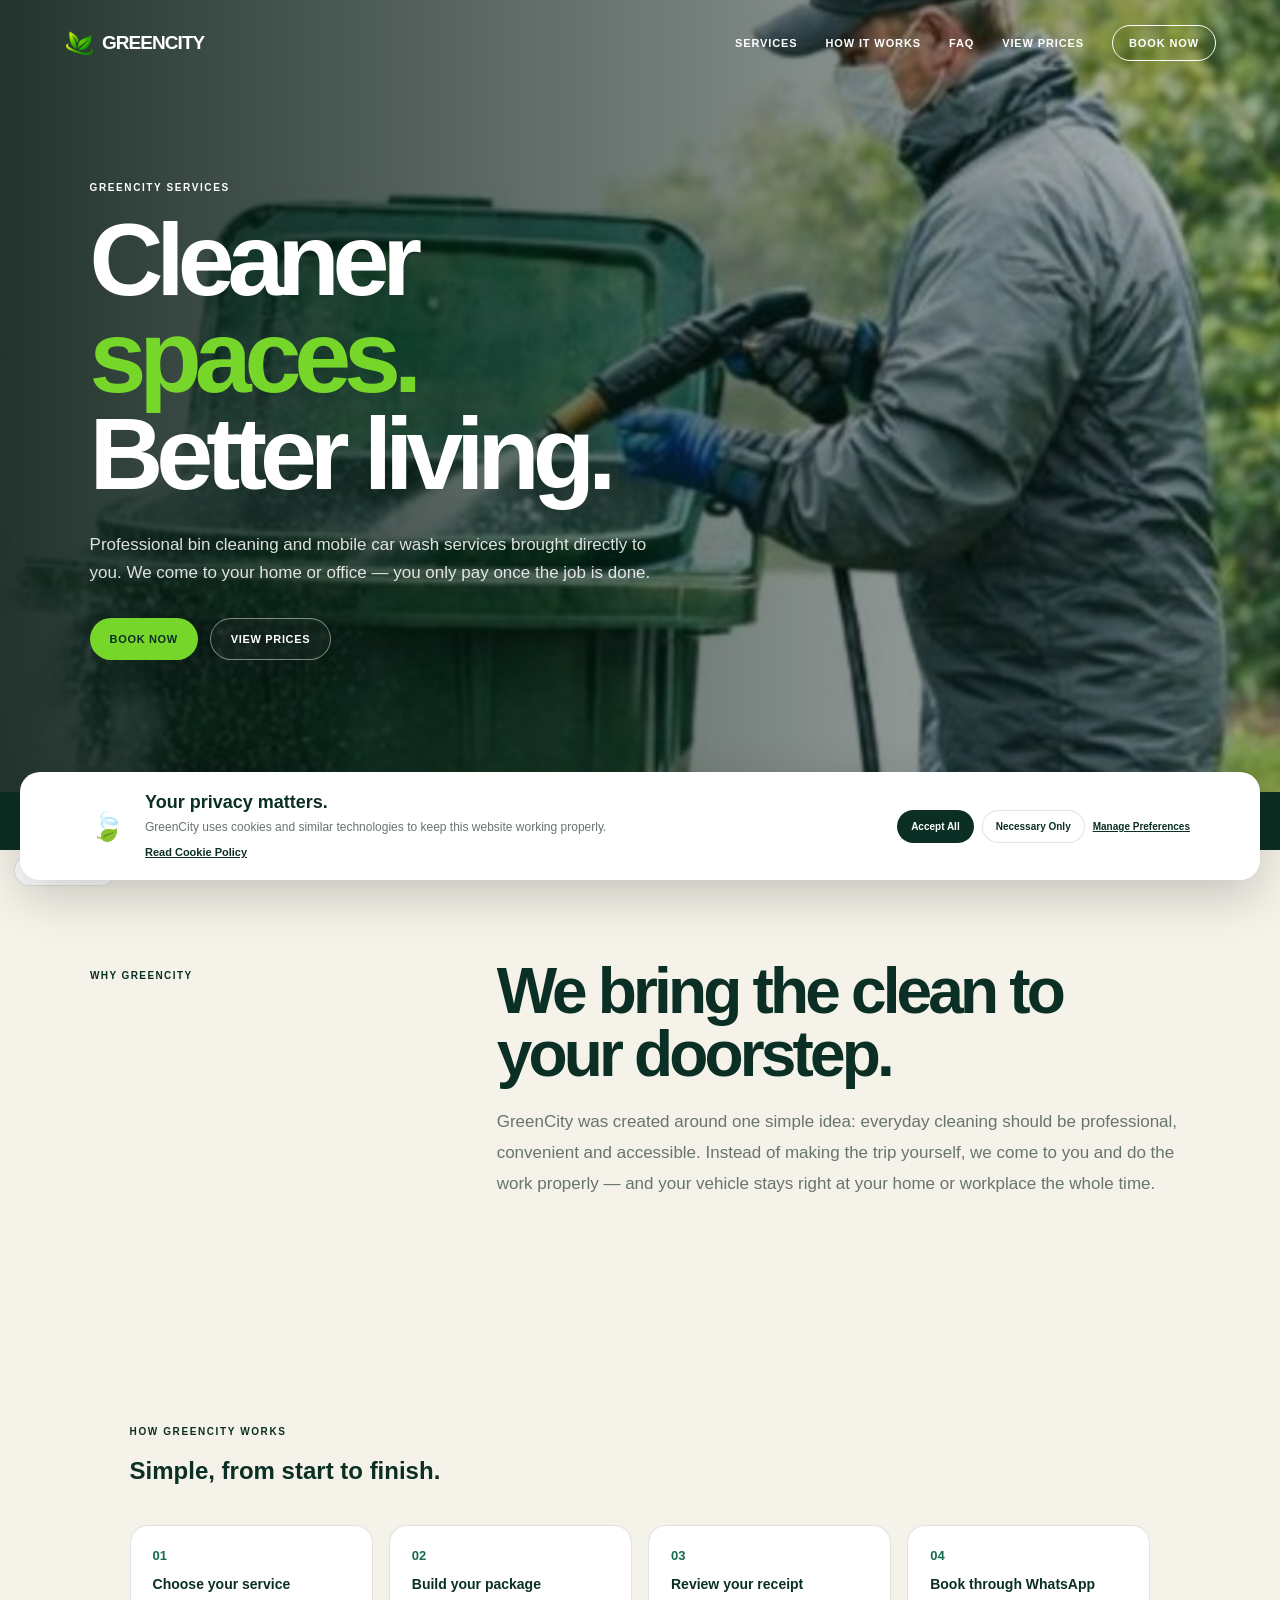
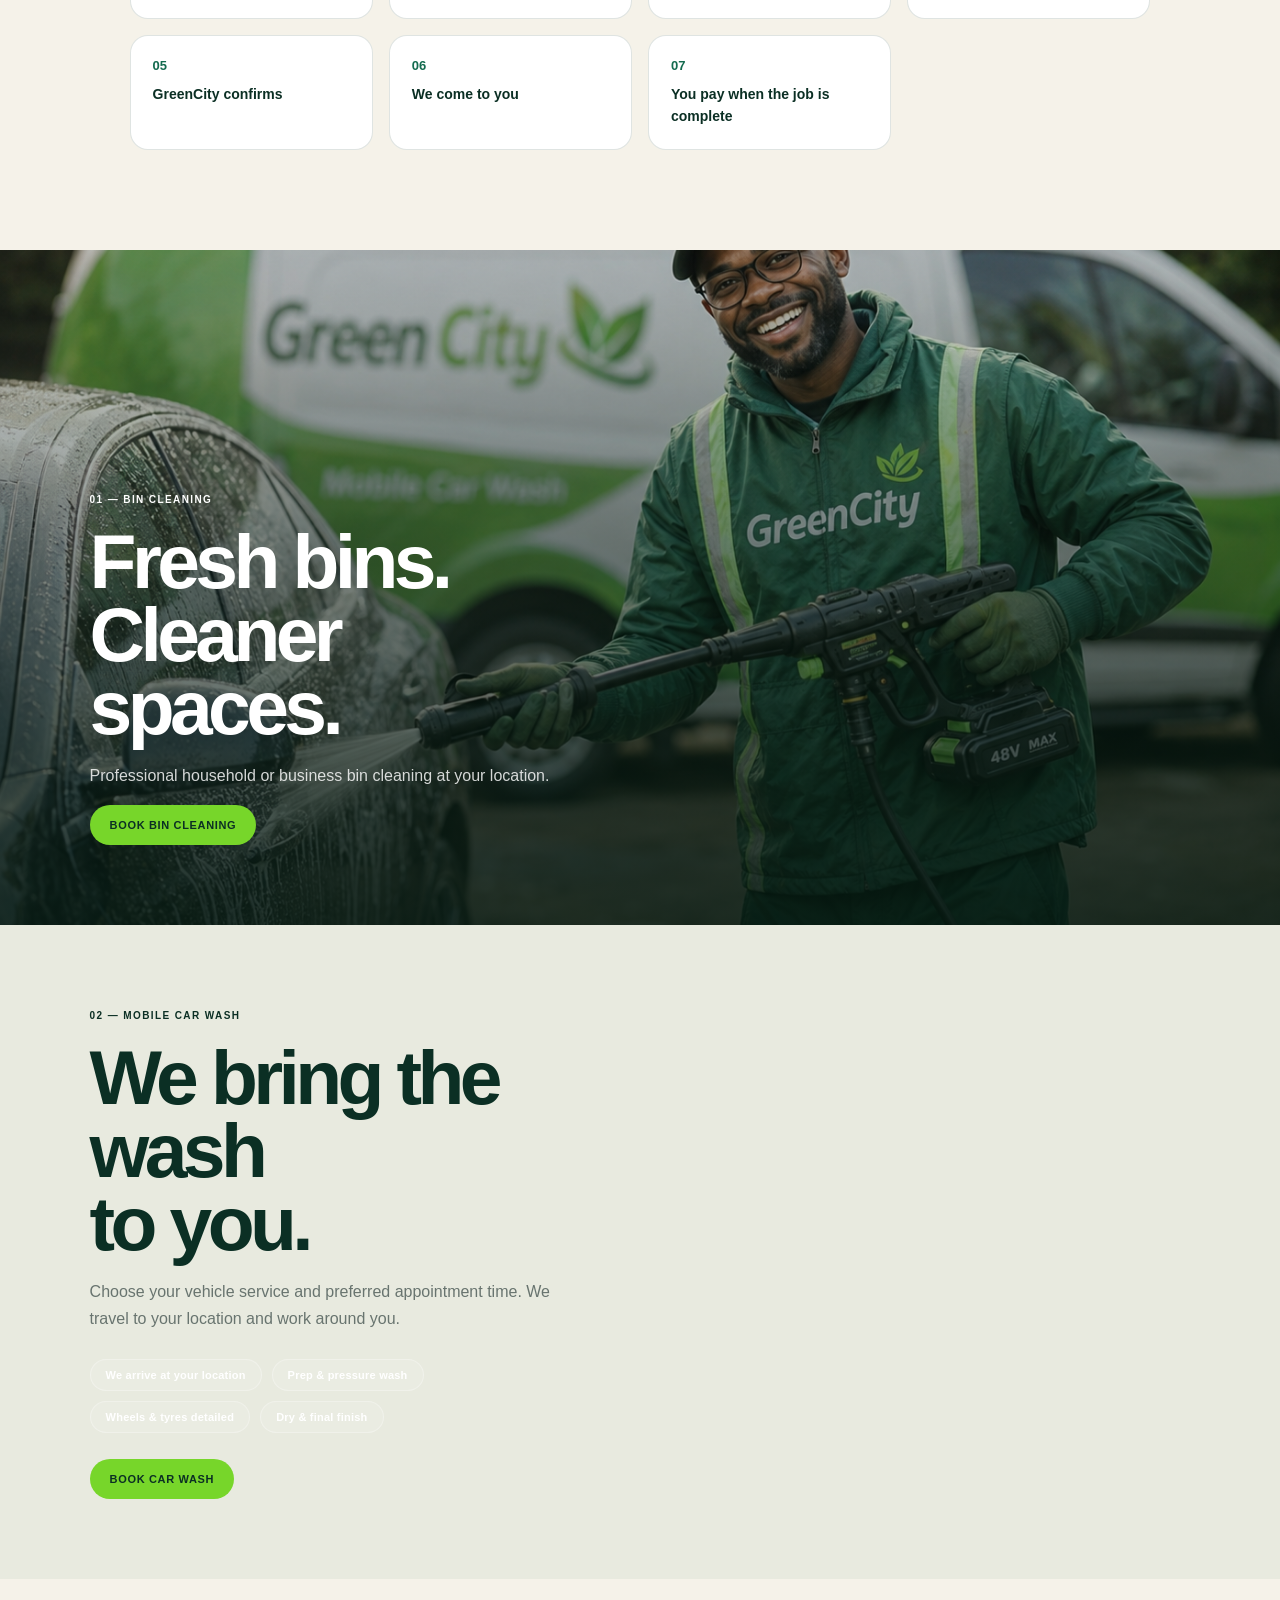
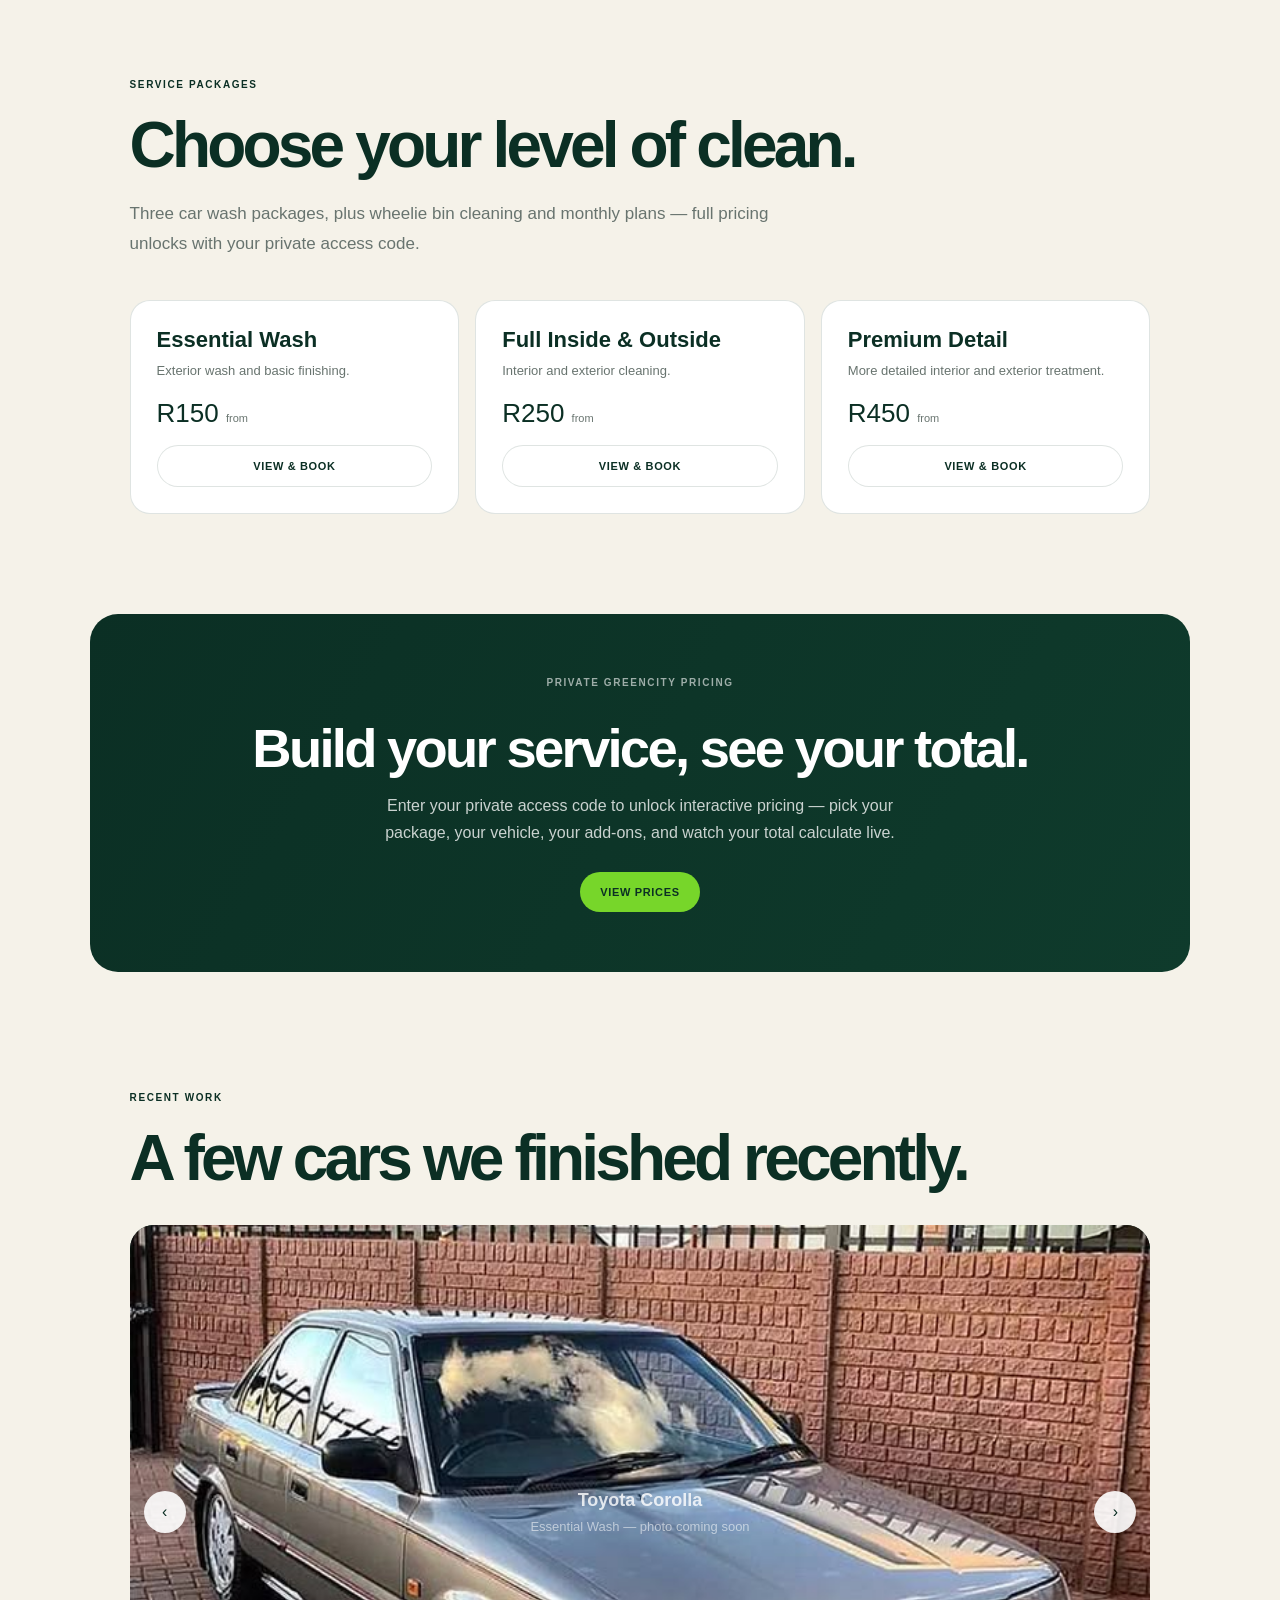
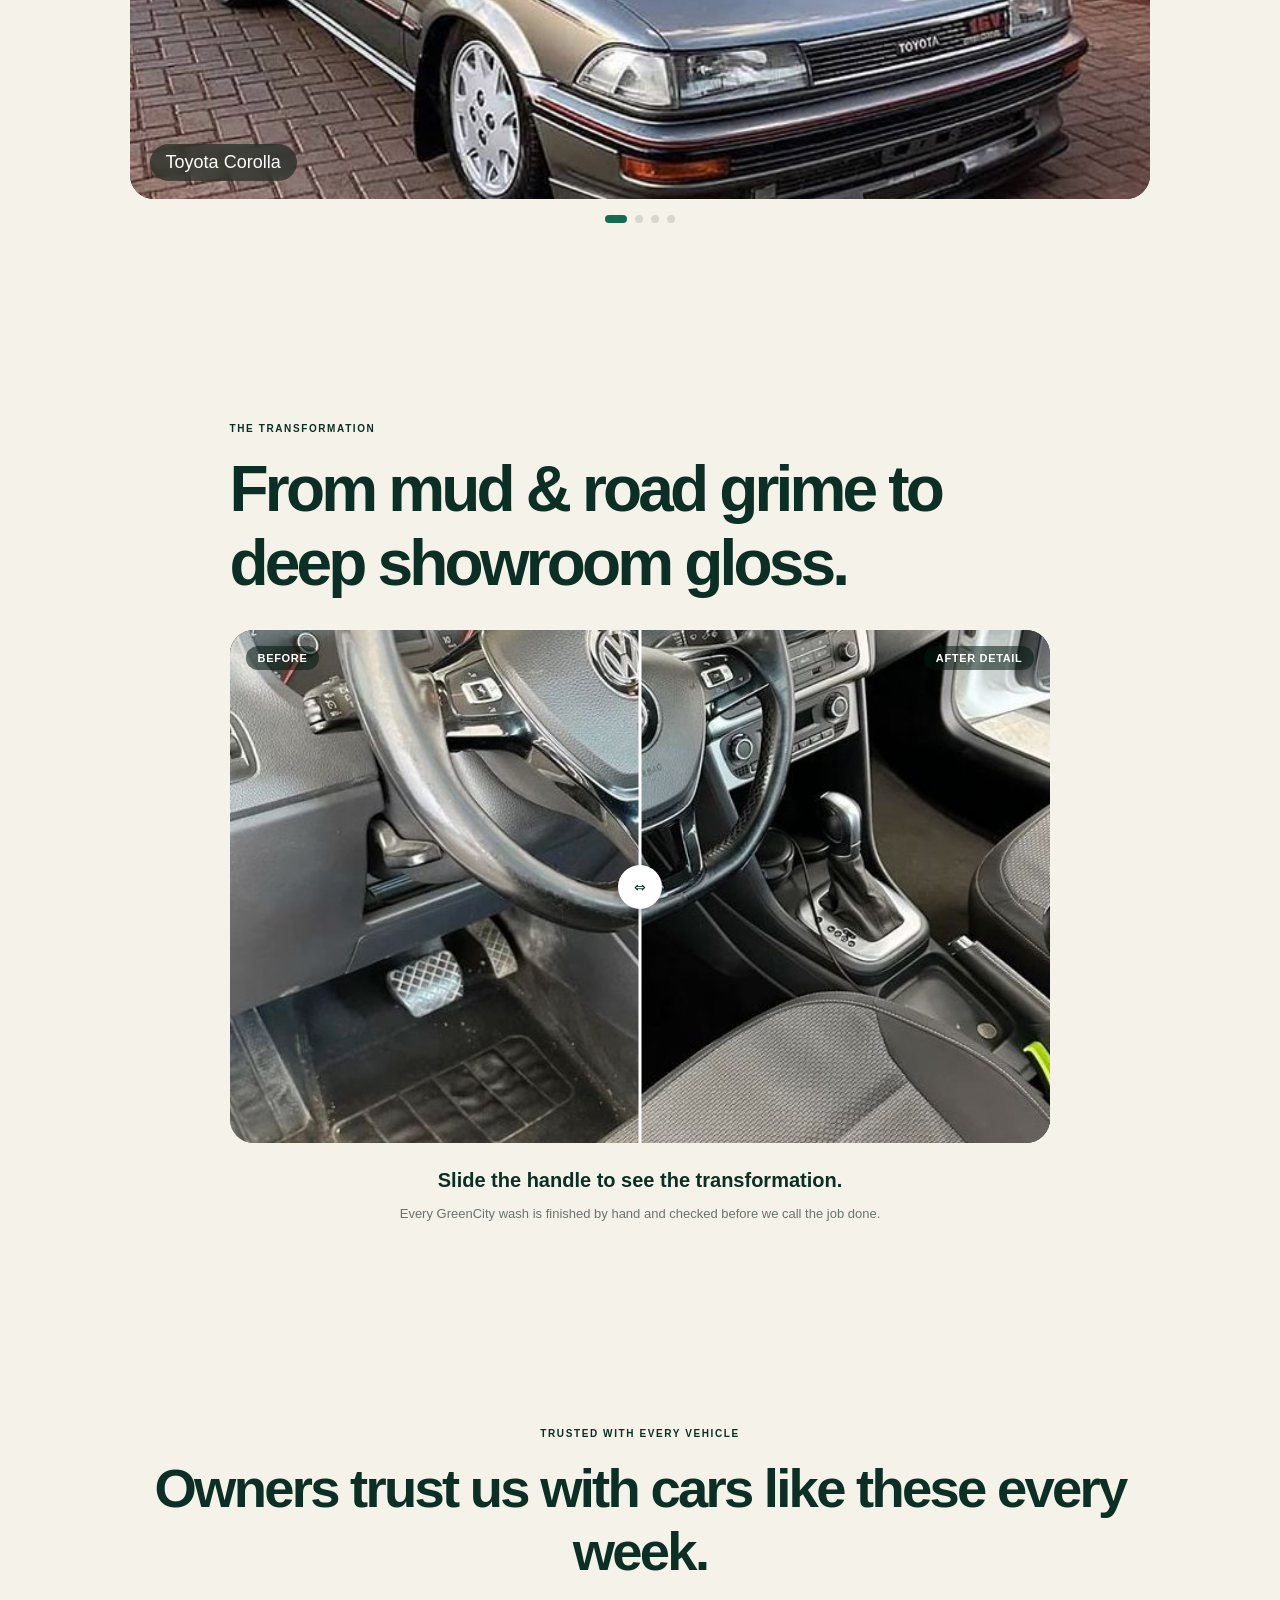
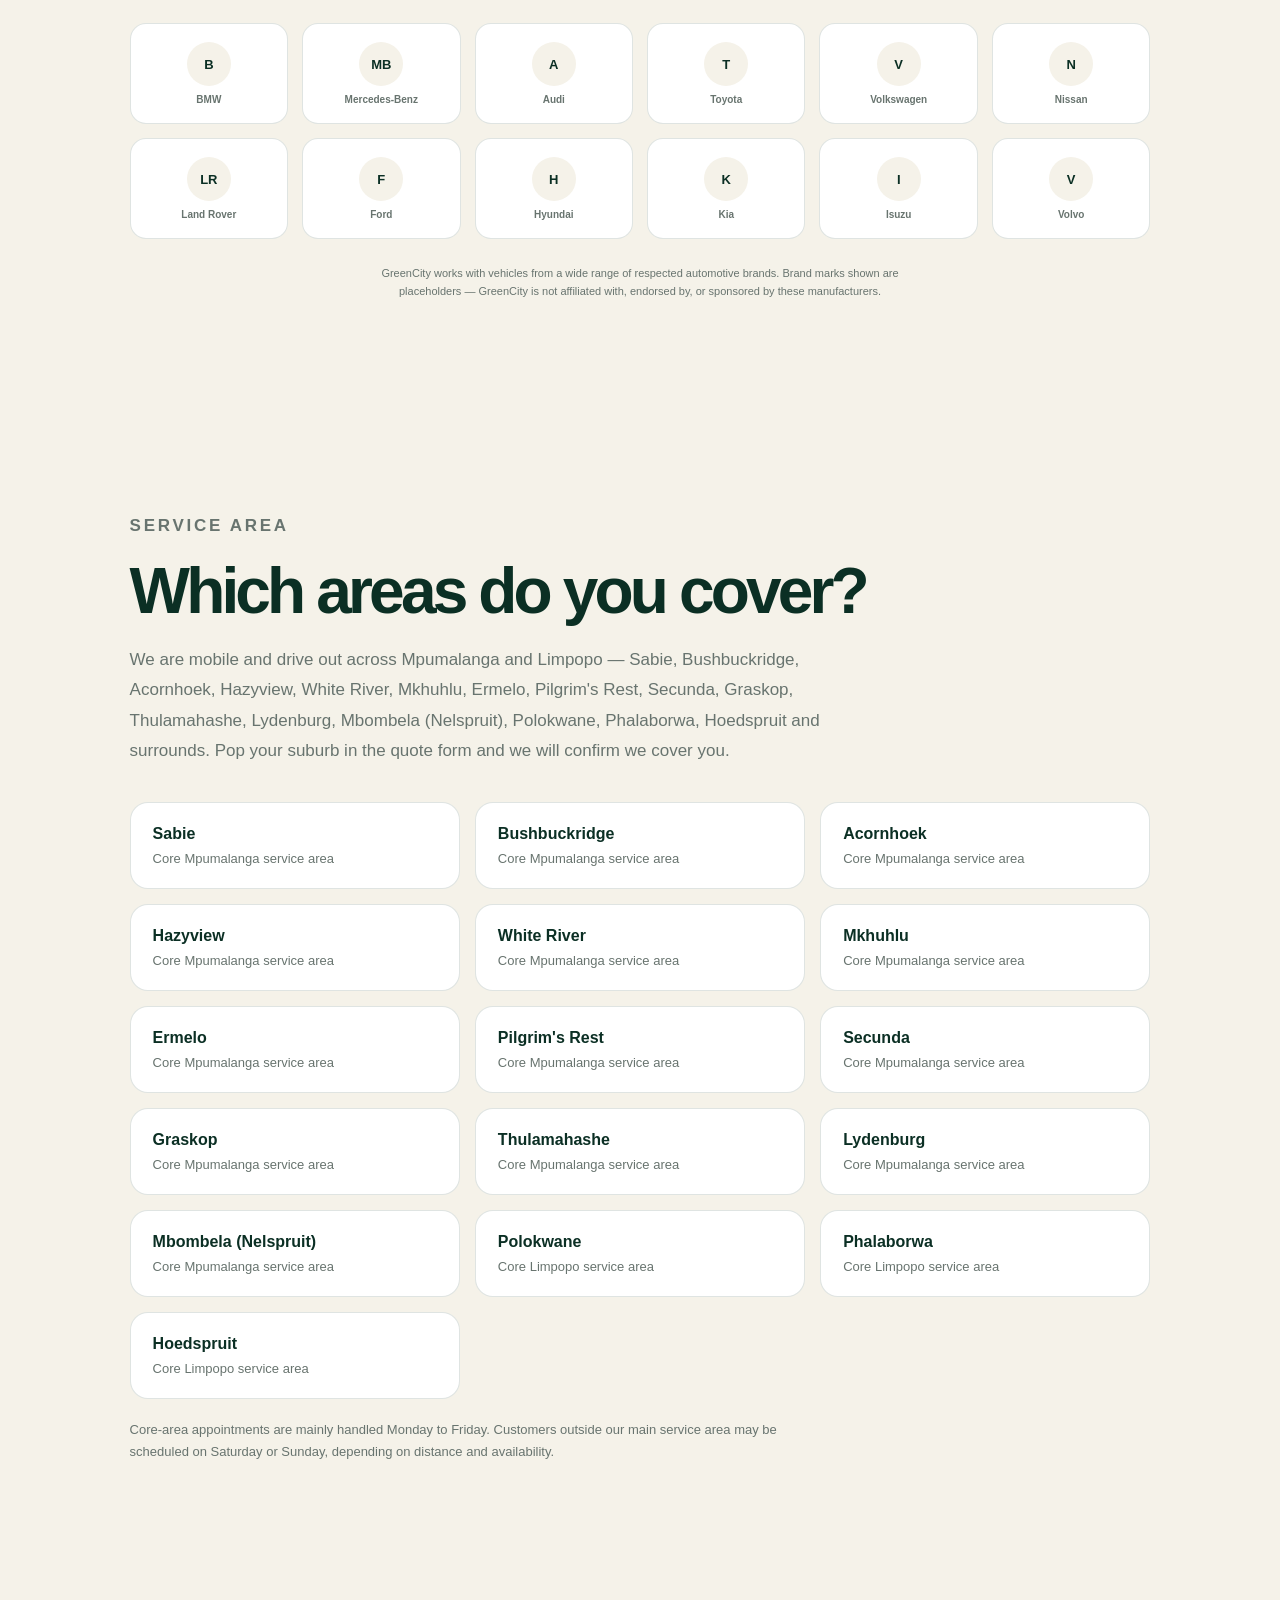
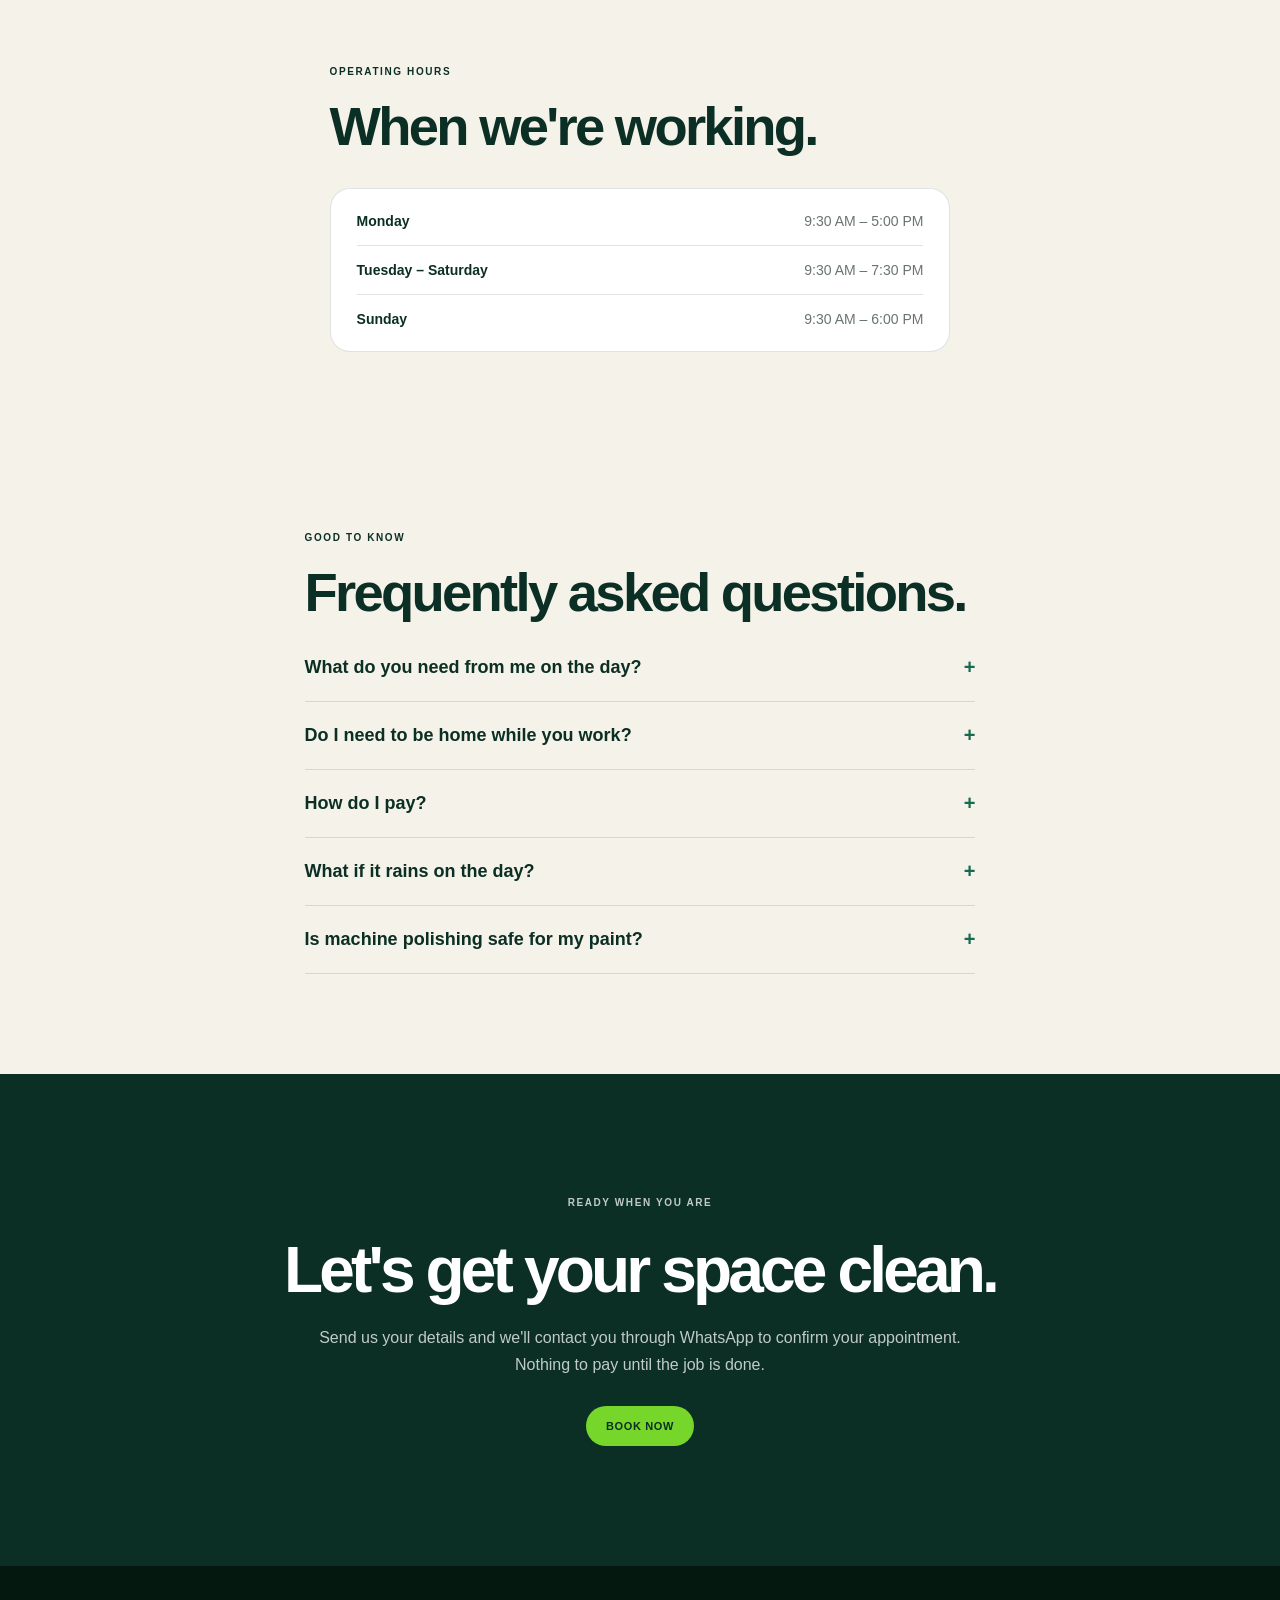
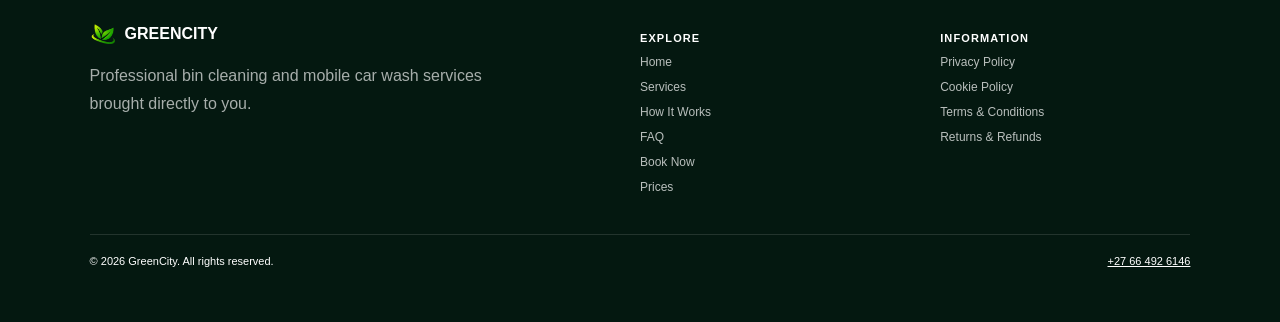
==== commit 9299dab0: "Update index.html" ====
--- a/index.html
+++ b/index.html
@@ -104,10 +104,10 @@
     <h2>We bring the wash<br>to you.</h2>
     <p>Choose your vehicle service and preferred appointment time. We travel to your location and work around you.</p>
     <div class="process-strip">
-      <span>🚐 We arrive at your location</span>
-      <span>🧽 Prep &amp; pressure wash</span>
-      <span>🛞 Wheels &amp; tyres detailed</span>
-      <span>✨ Dry &amp; final finish</span>
+      <span> We arrive at your location</span>
+      <span> Prep &amp; pressure wash</span>
+      <span> Wheels &amp; tyres detailed</span>
+      <span> Dry &amp; final finish</span>
     </div>
     <a href="booking.html" class="btn btn-primary" style="margin-top:26px">Book Car Wash</a>
   </div>
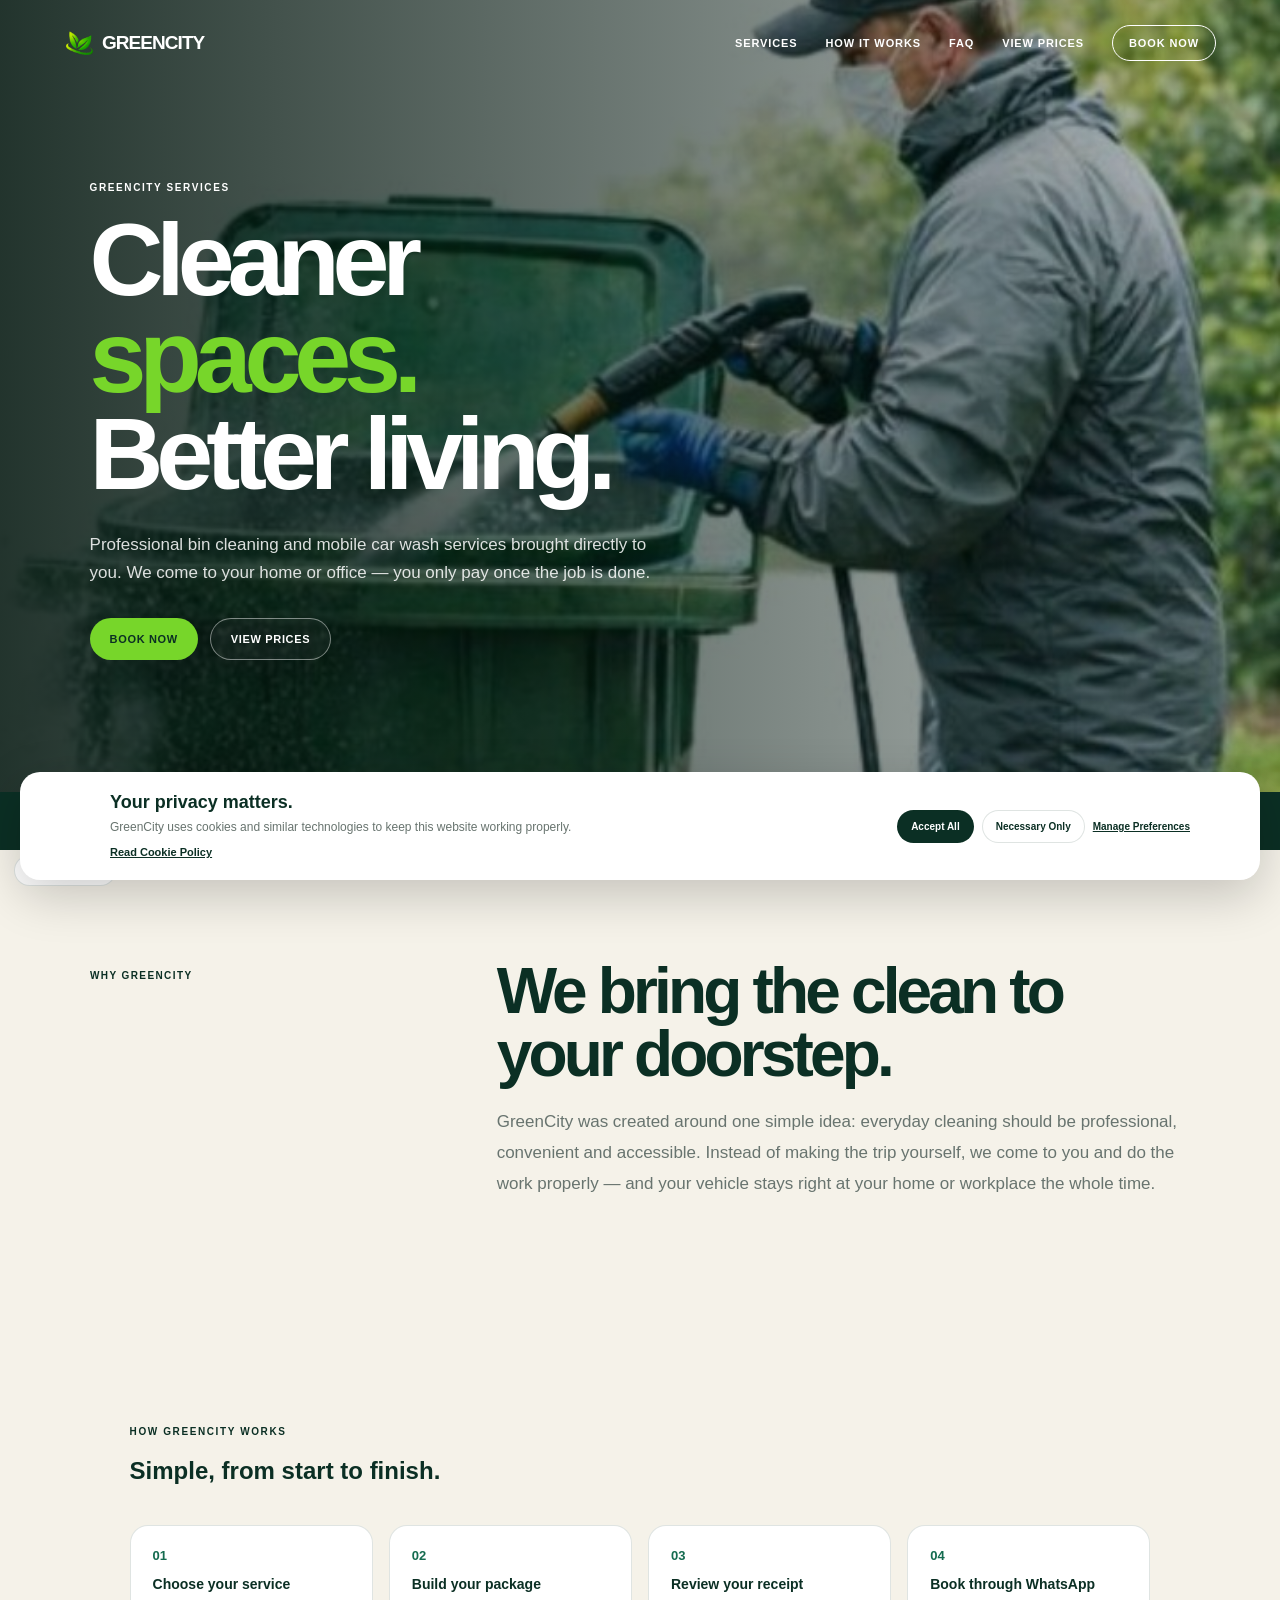
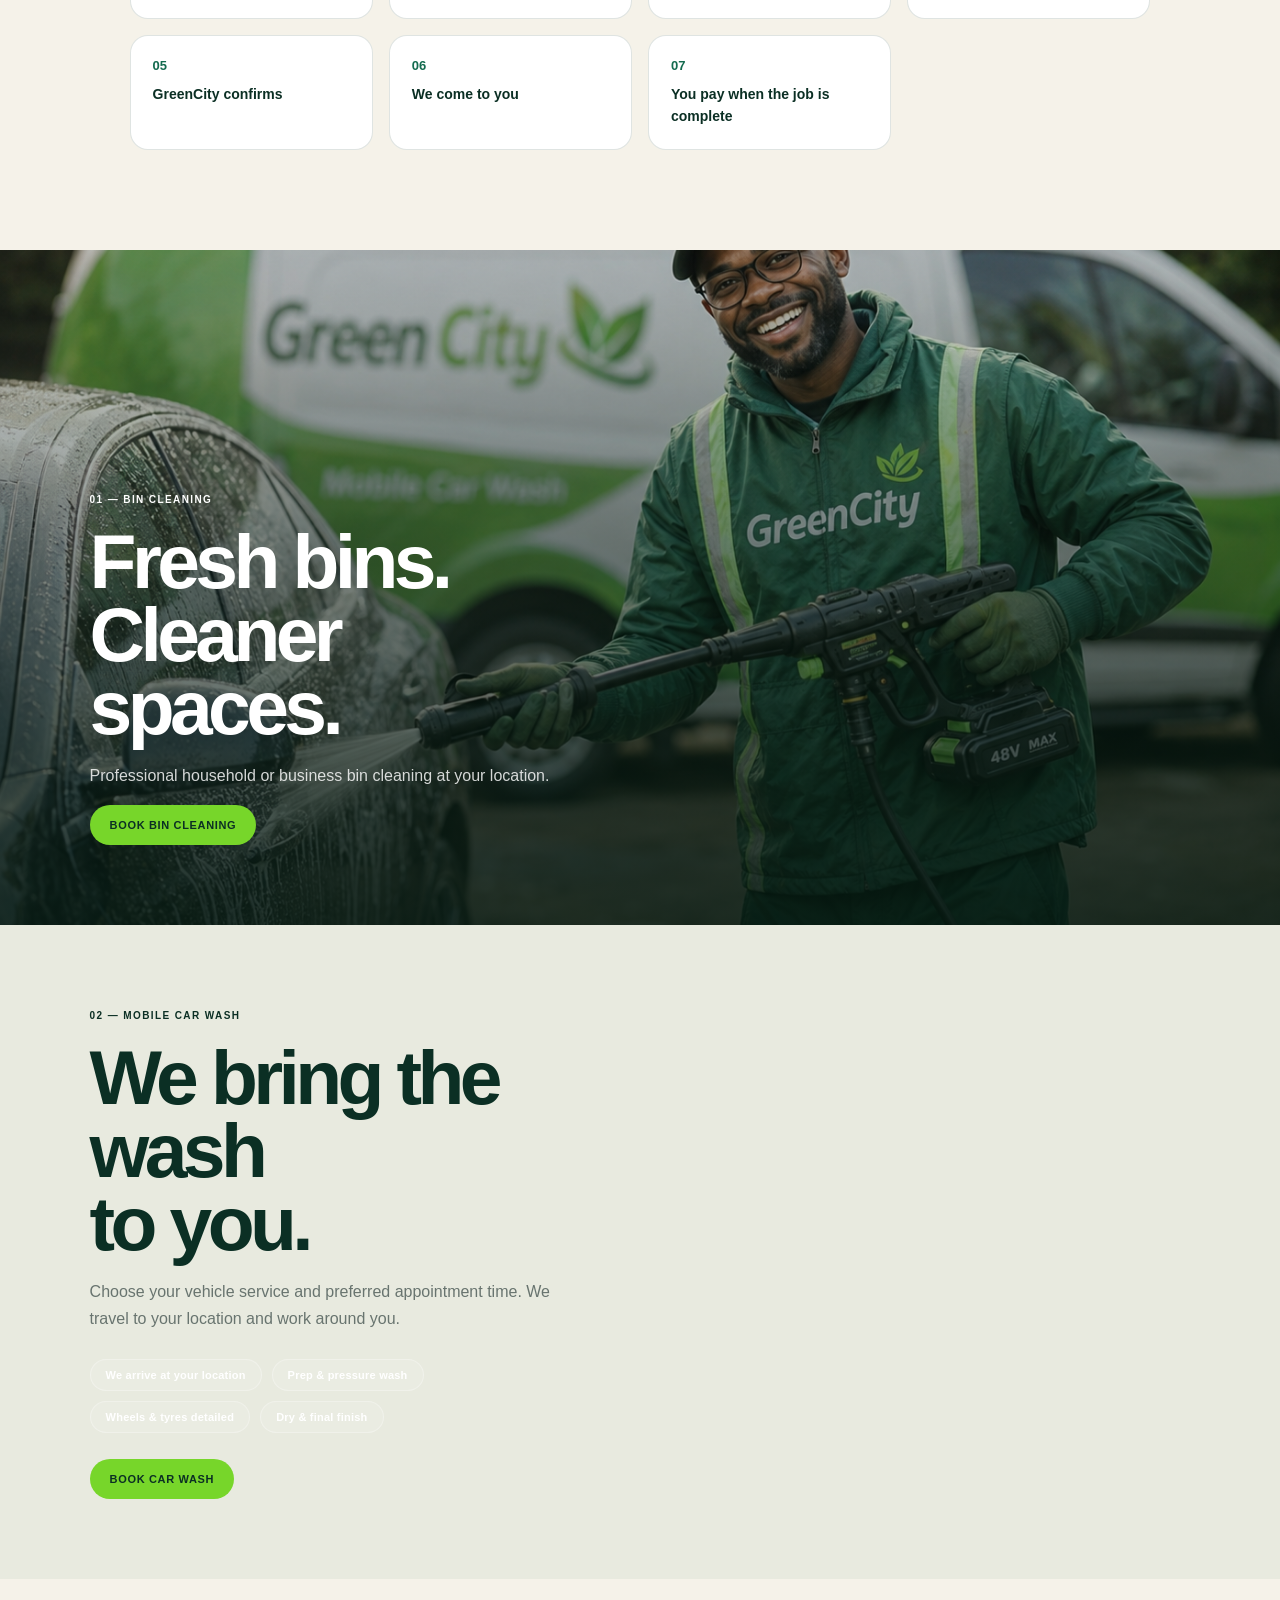
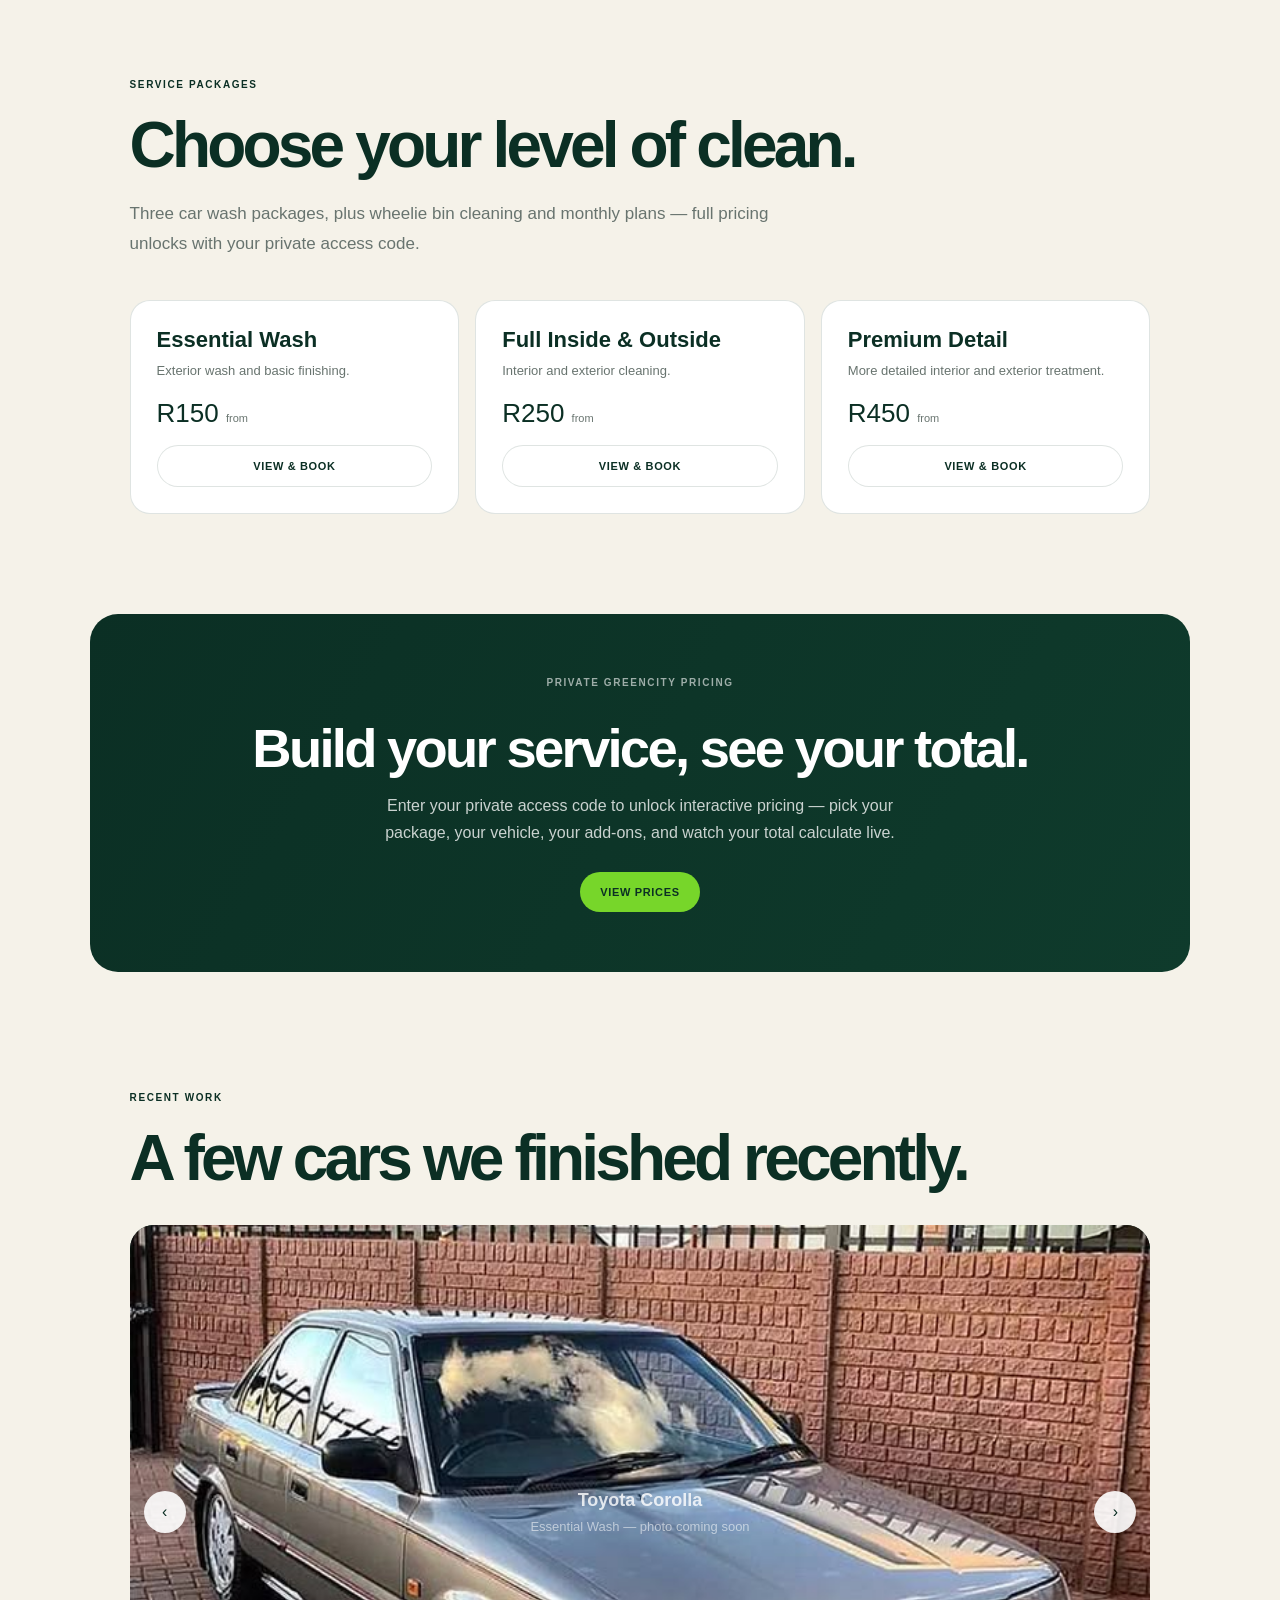
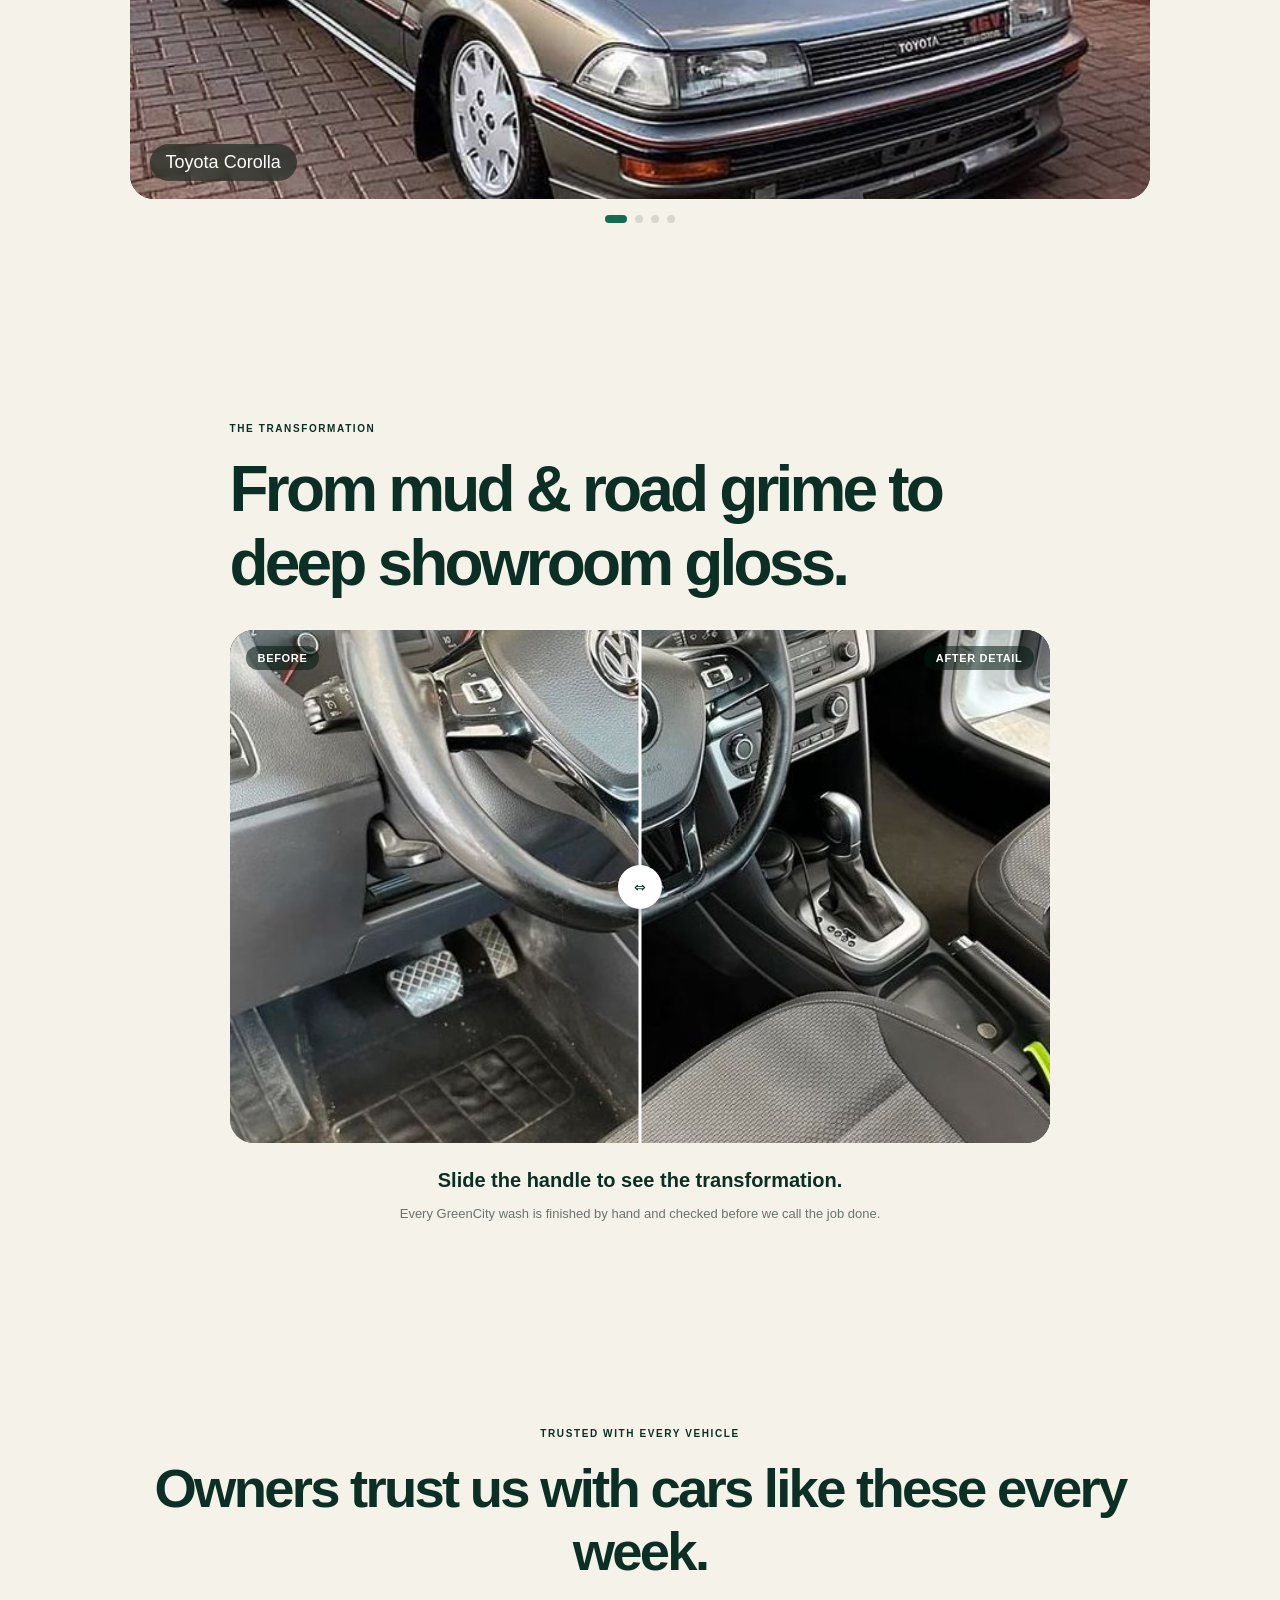
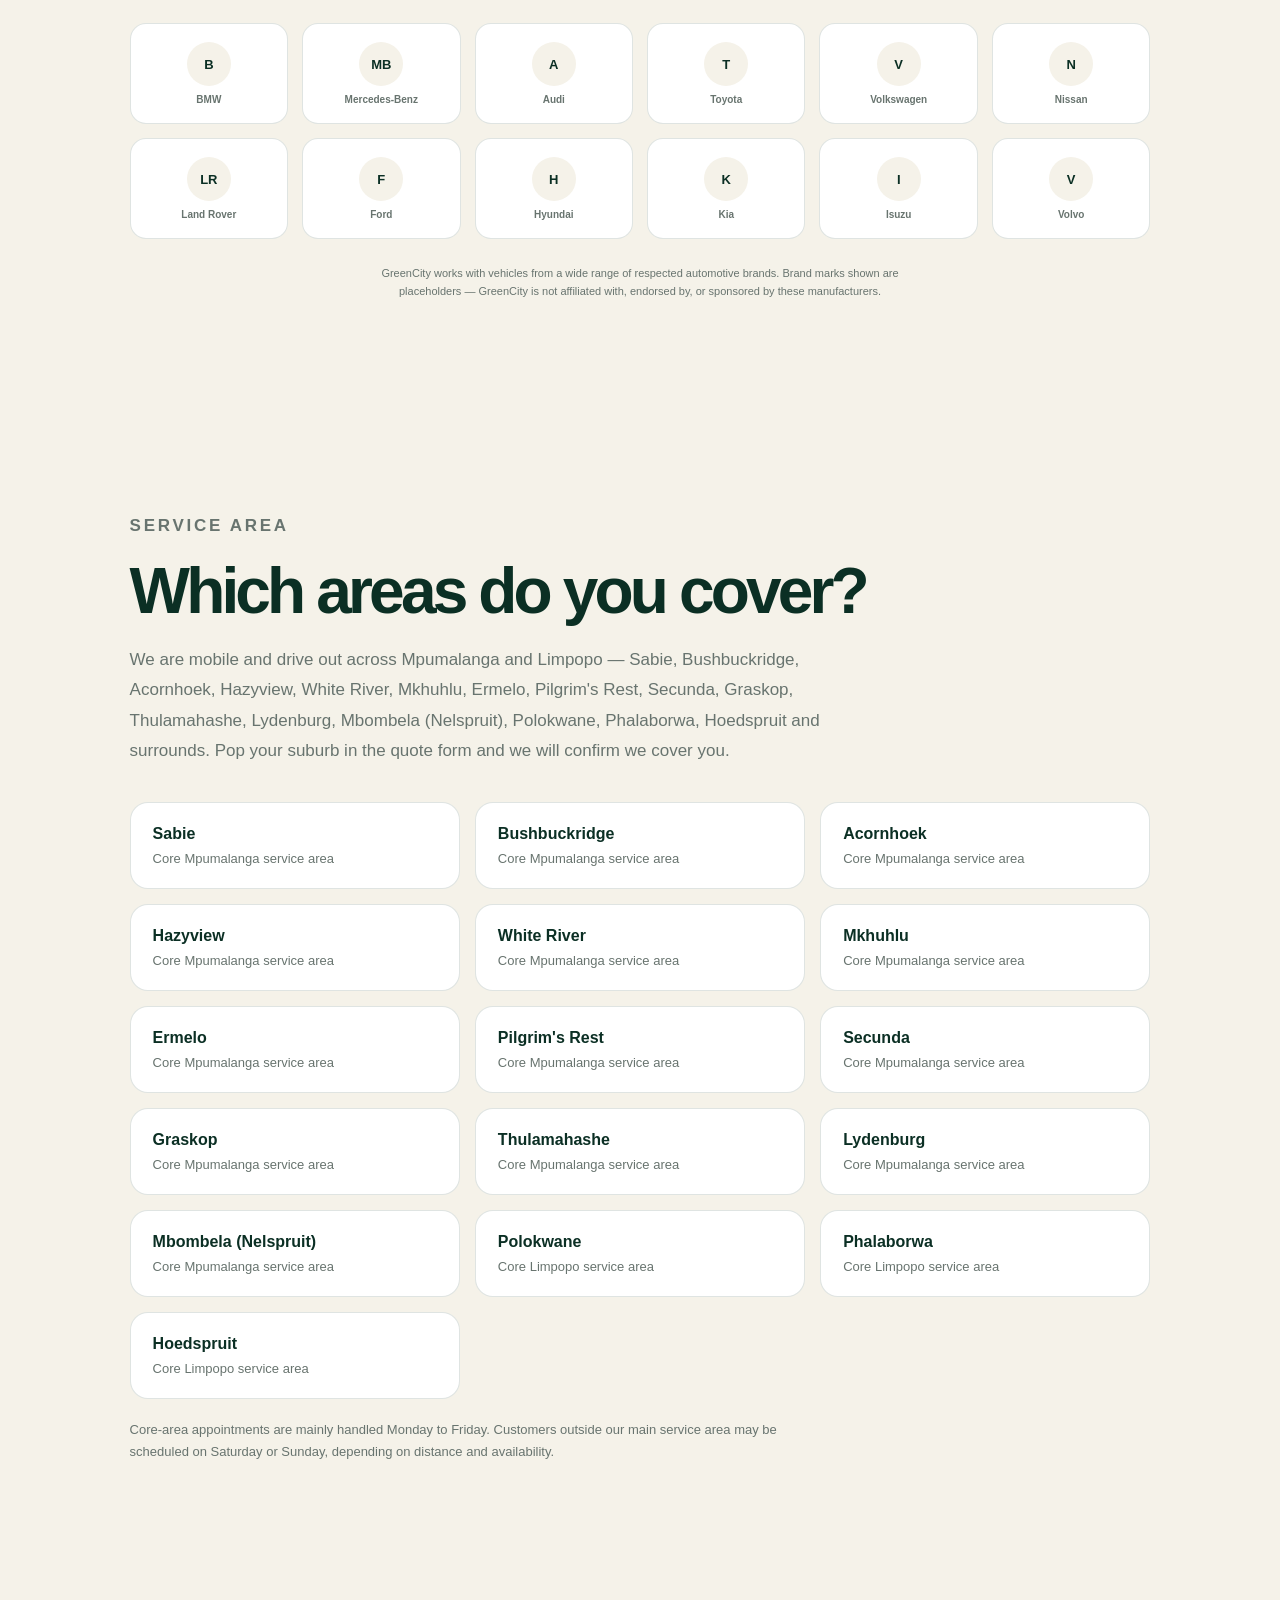
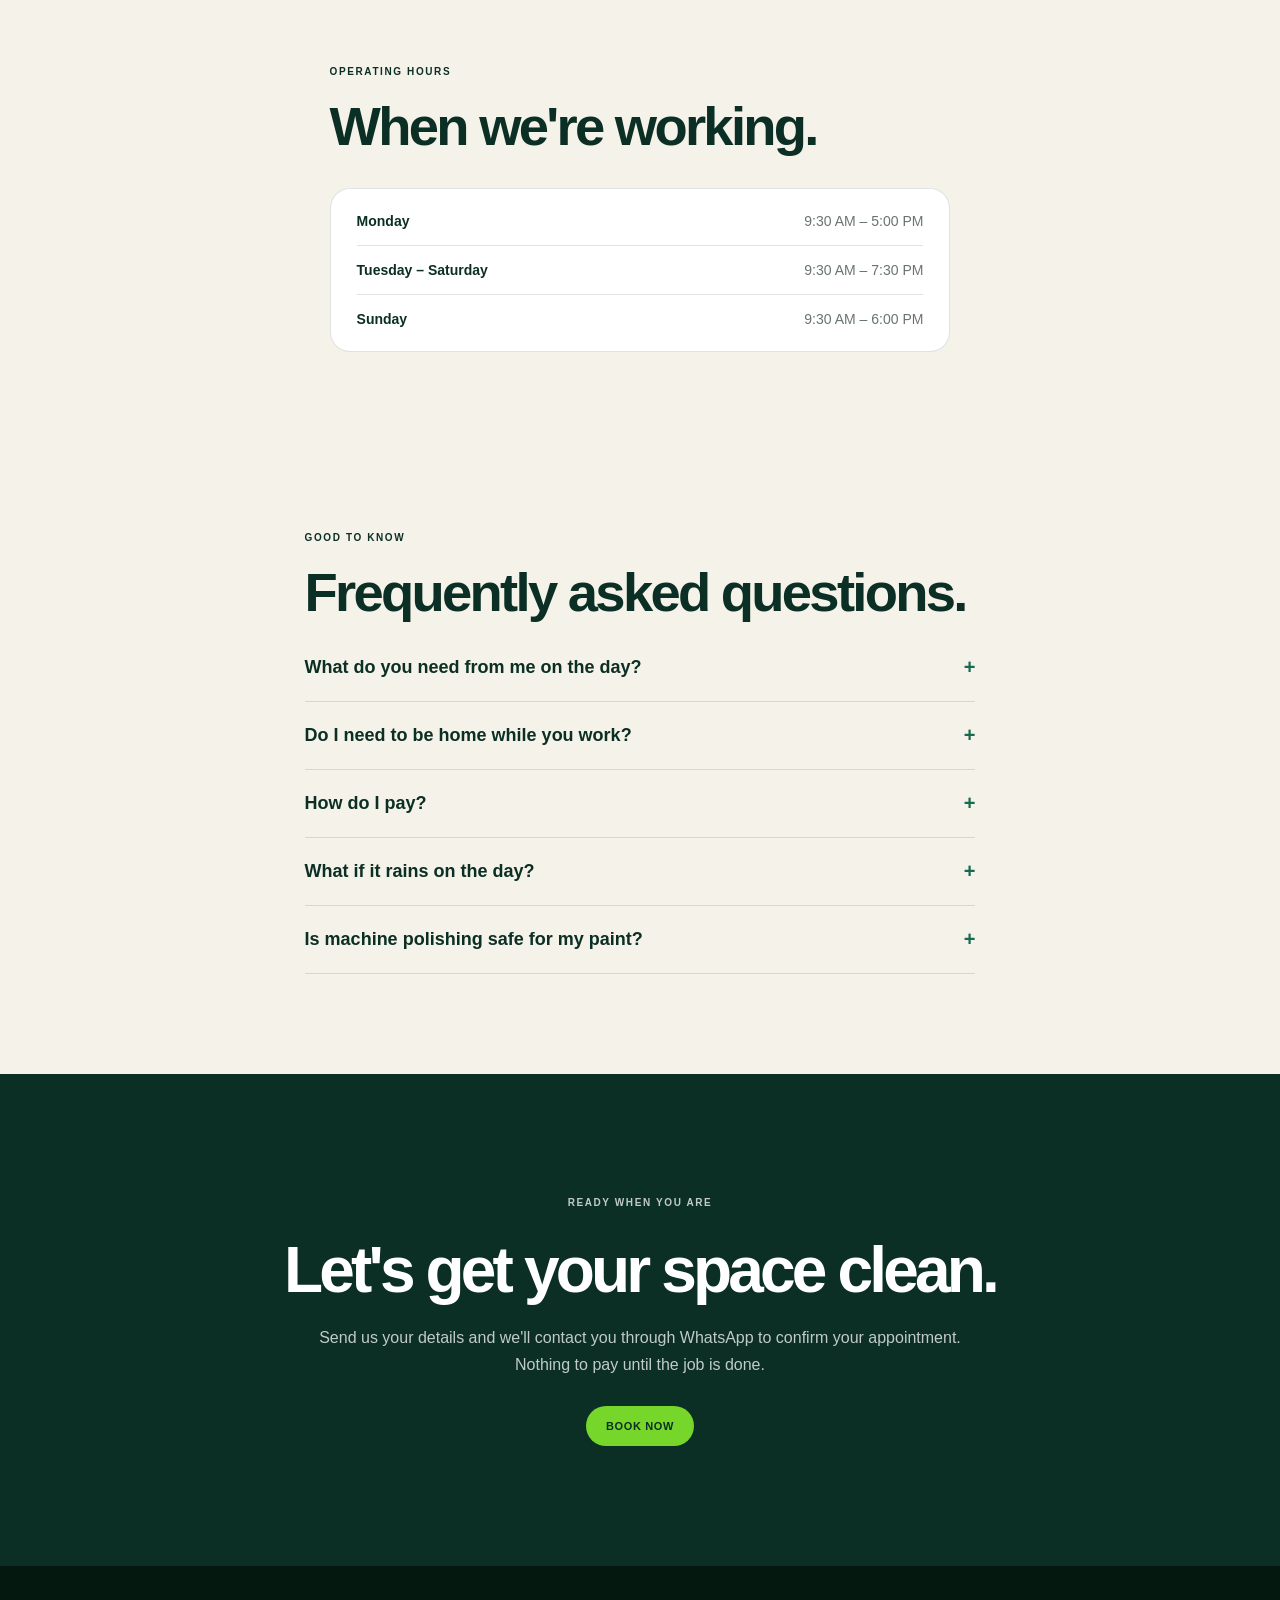
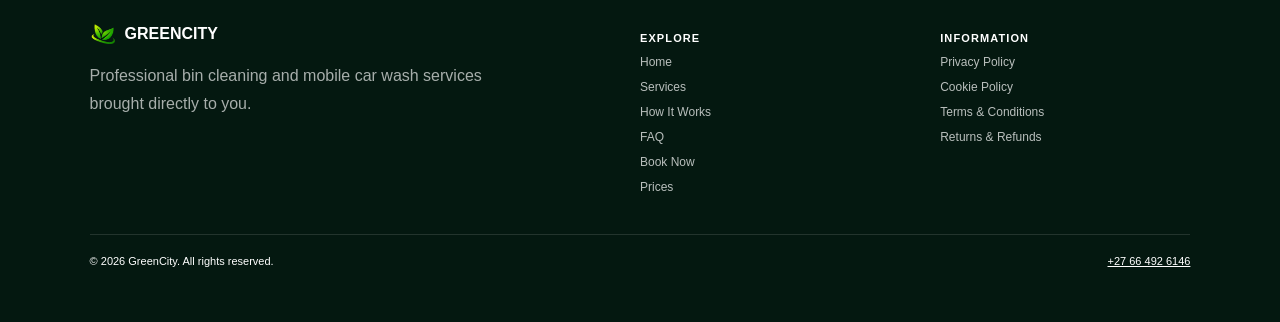
==== commit 9c861286: "Update index.html" ====
--- a/index.html
+++ b/index.html
@@ -266,7 +266,7 @@
 <a href="cookies.html" class="cookie-settings-fixed">Cookie Settings</a>
 <div class="cookie-banner" id="cookieBanner" role="dialog" aria-label="Cookie consent">
   <div class="cookie-content">
-    <div class="cookie-icon">🍃</div>
+    <div class="cookie-icon"> </div>
     <div class="cookie-text">
       <h2>Your privacy matters.</h2>
       <p>GreenCity uses cookies and similar technologies to keep this website working properly.</p>
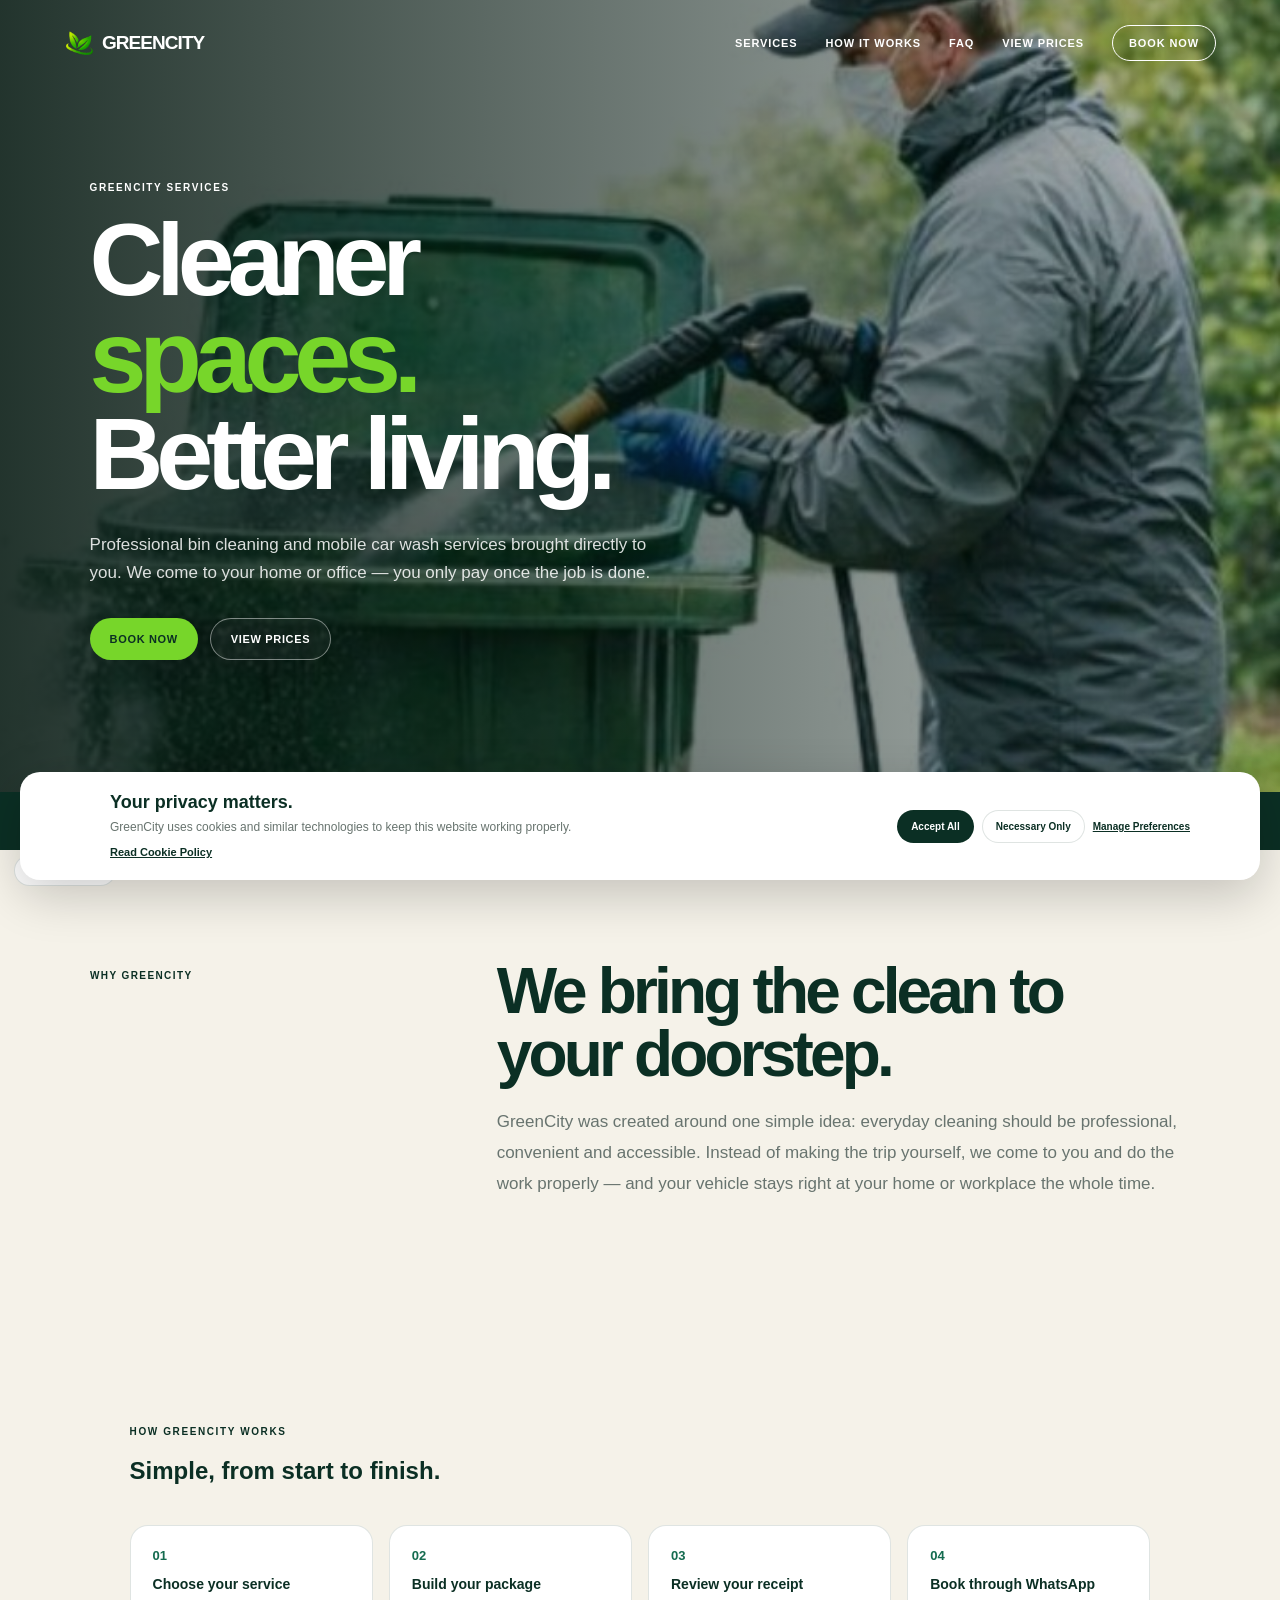
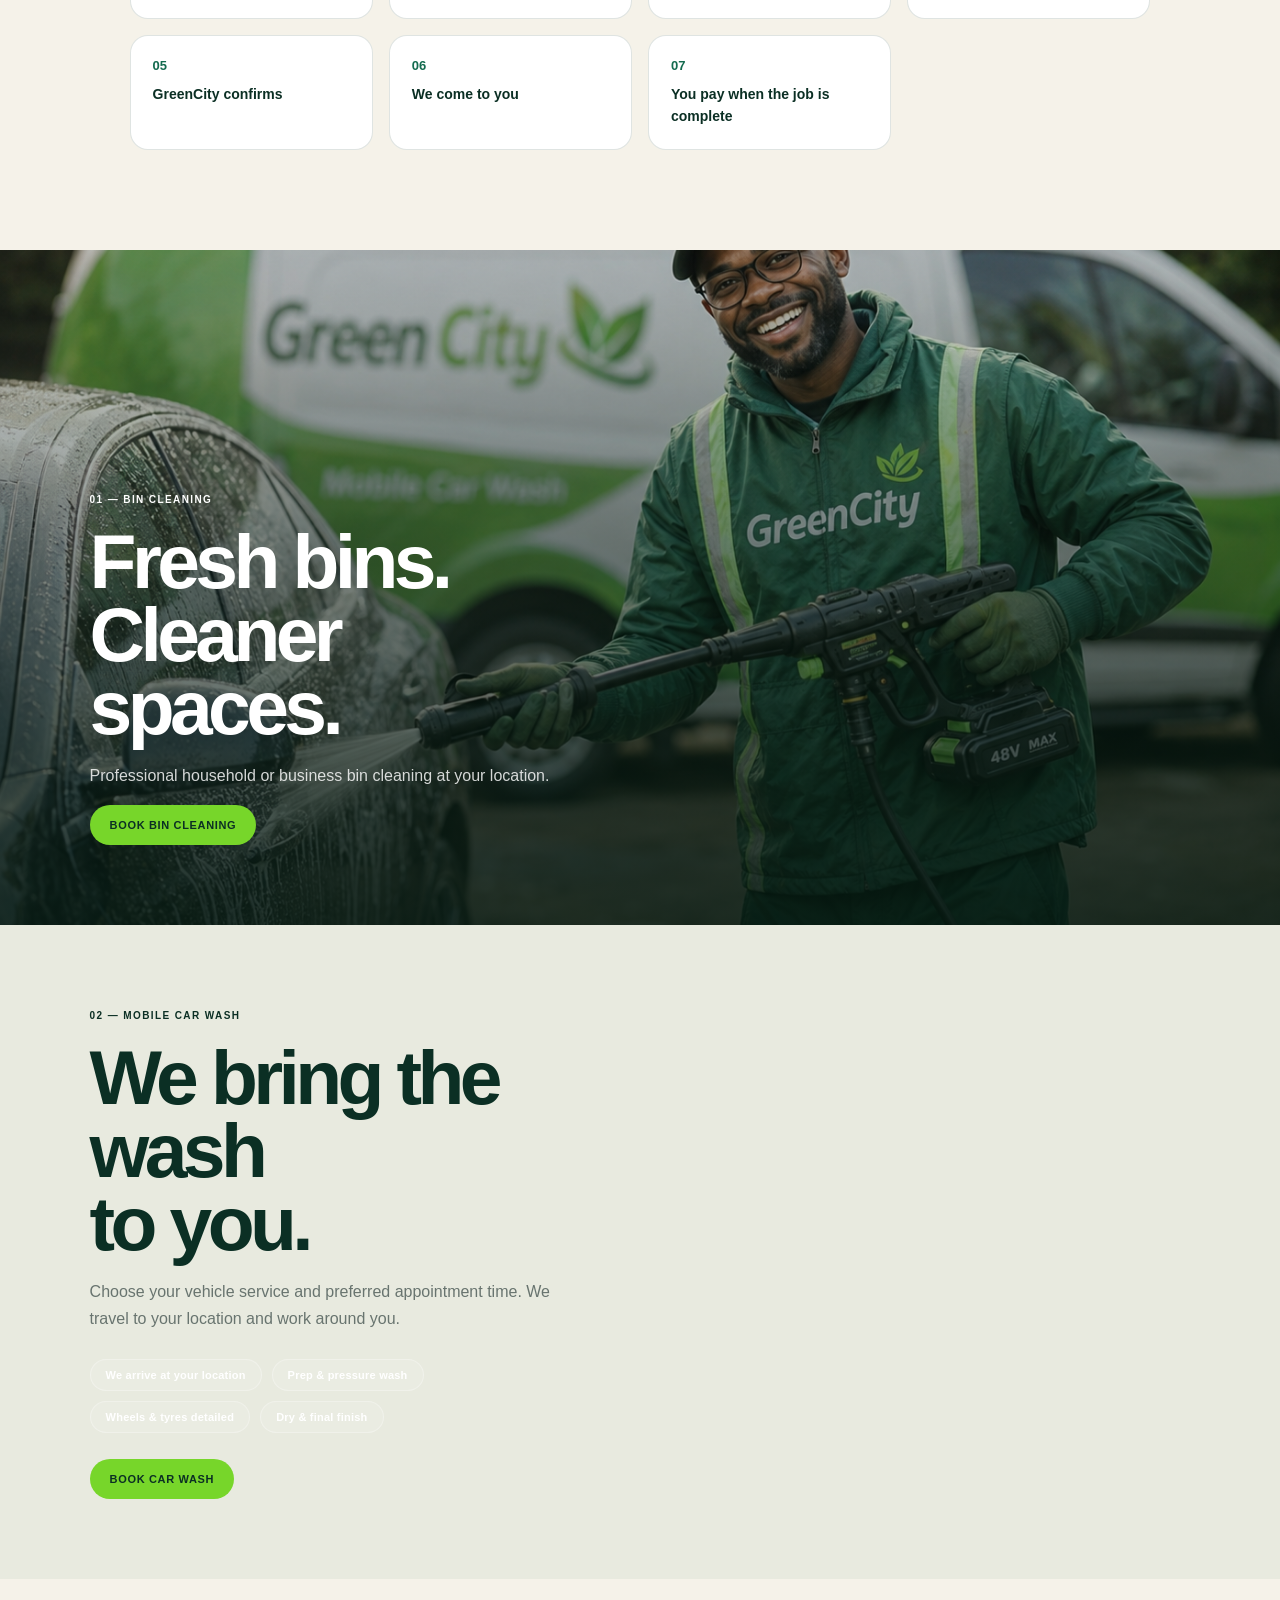
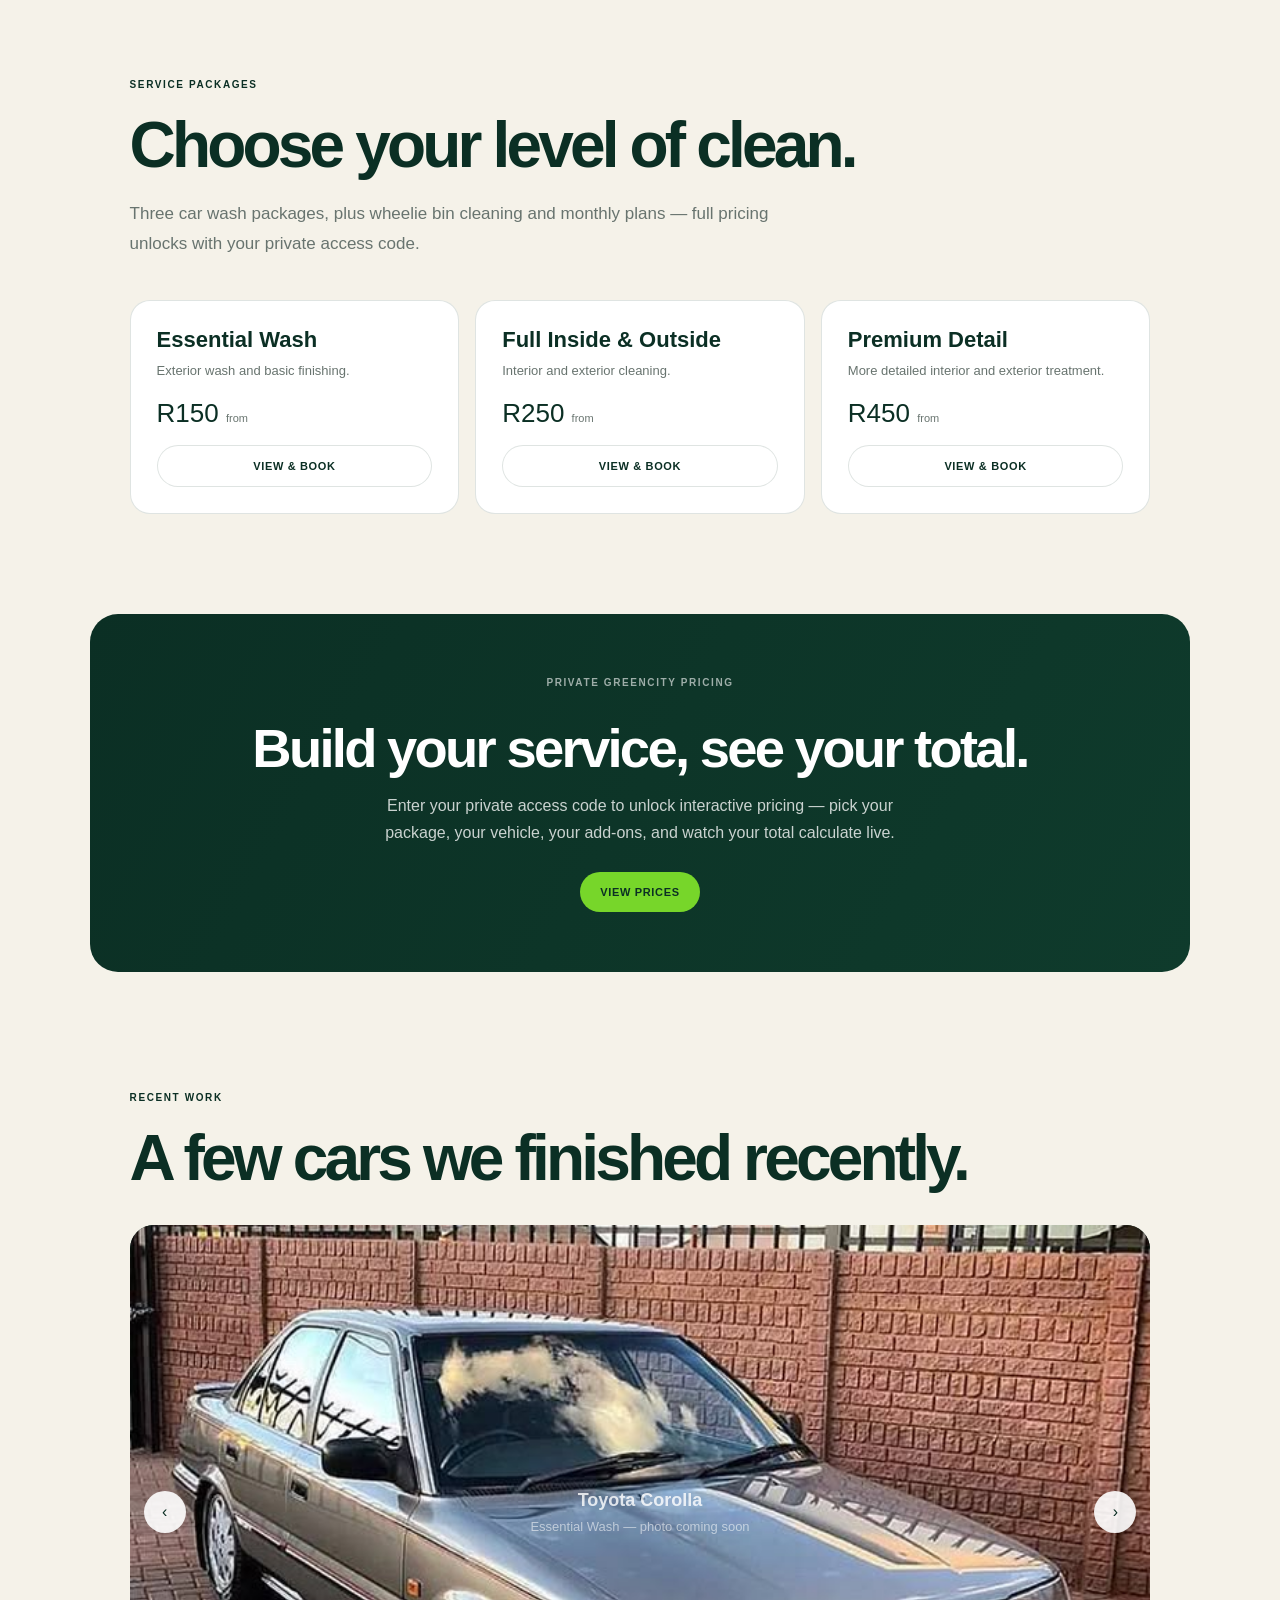
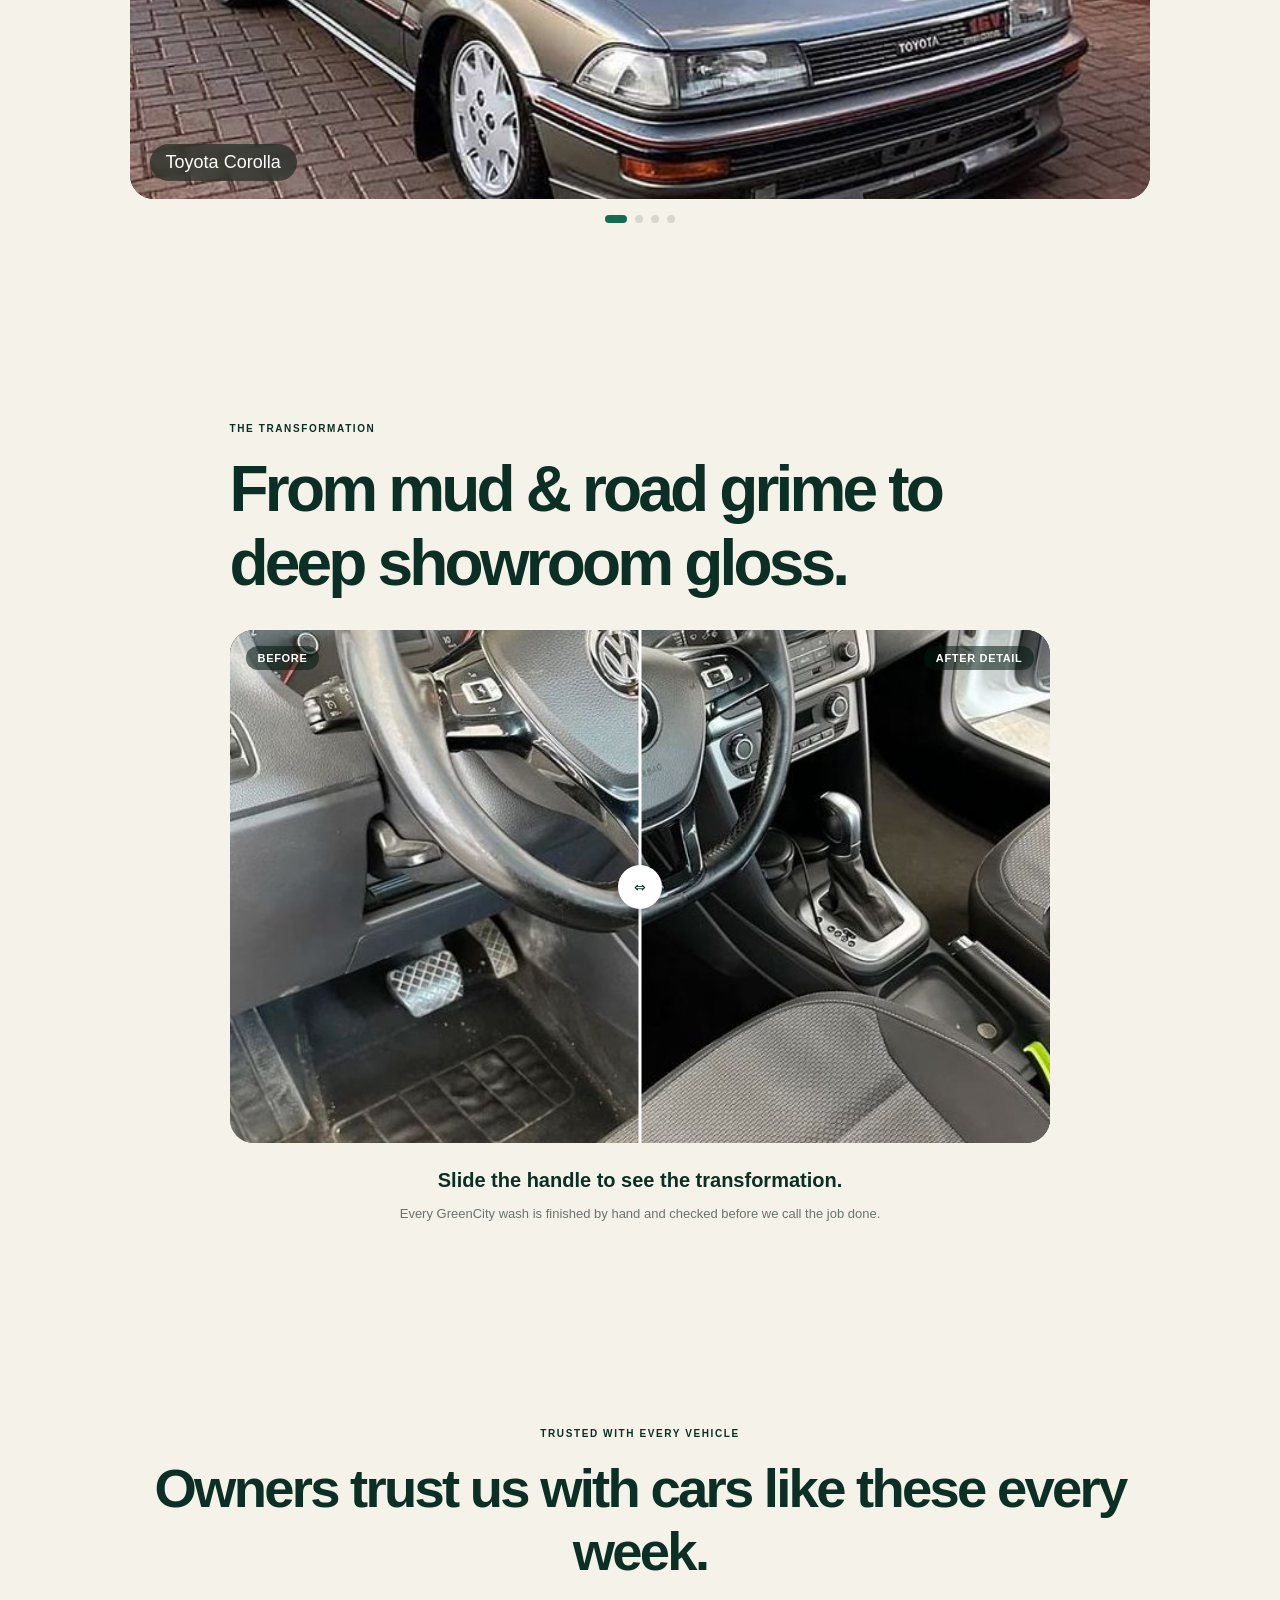
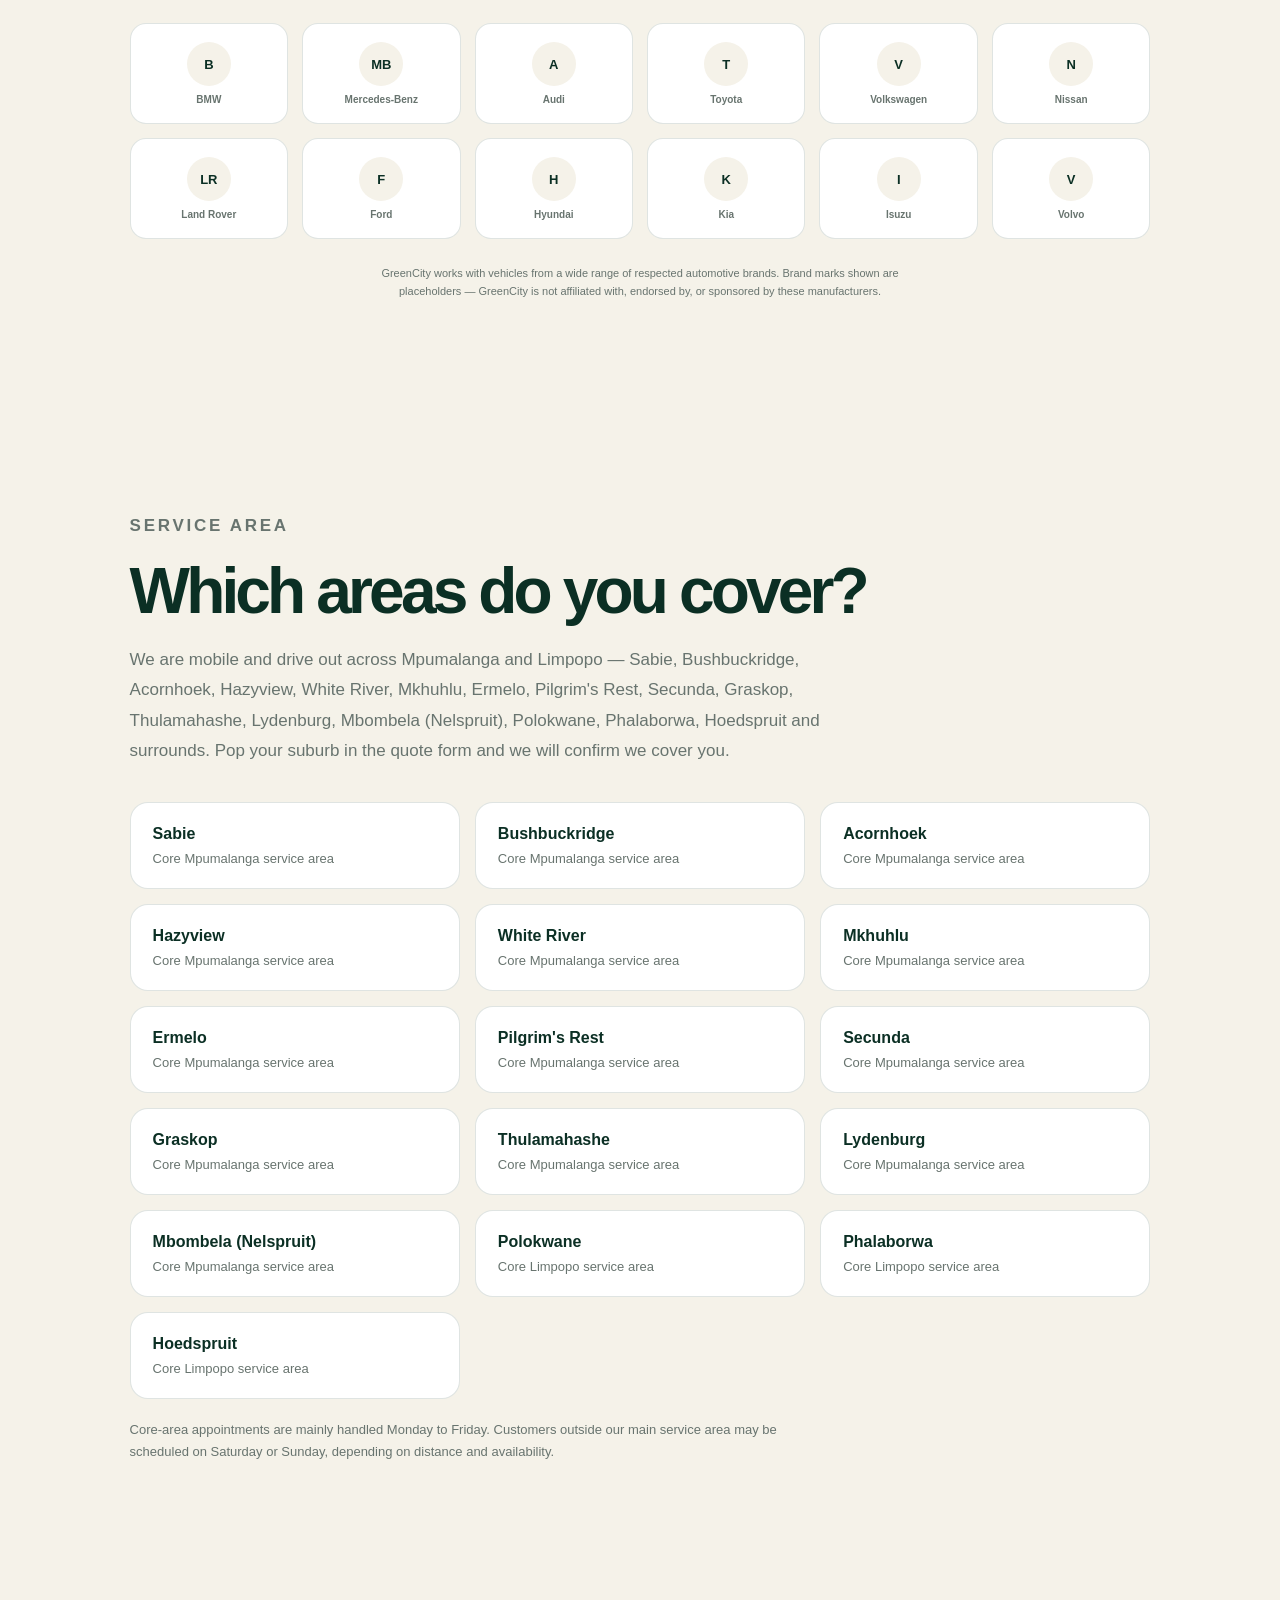
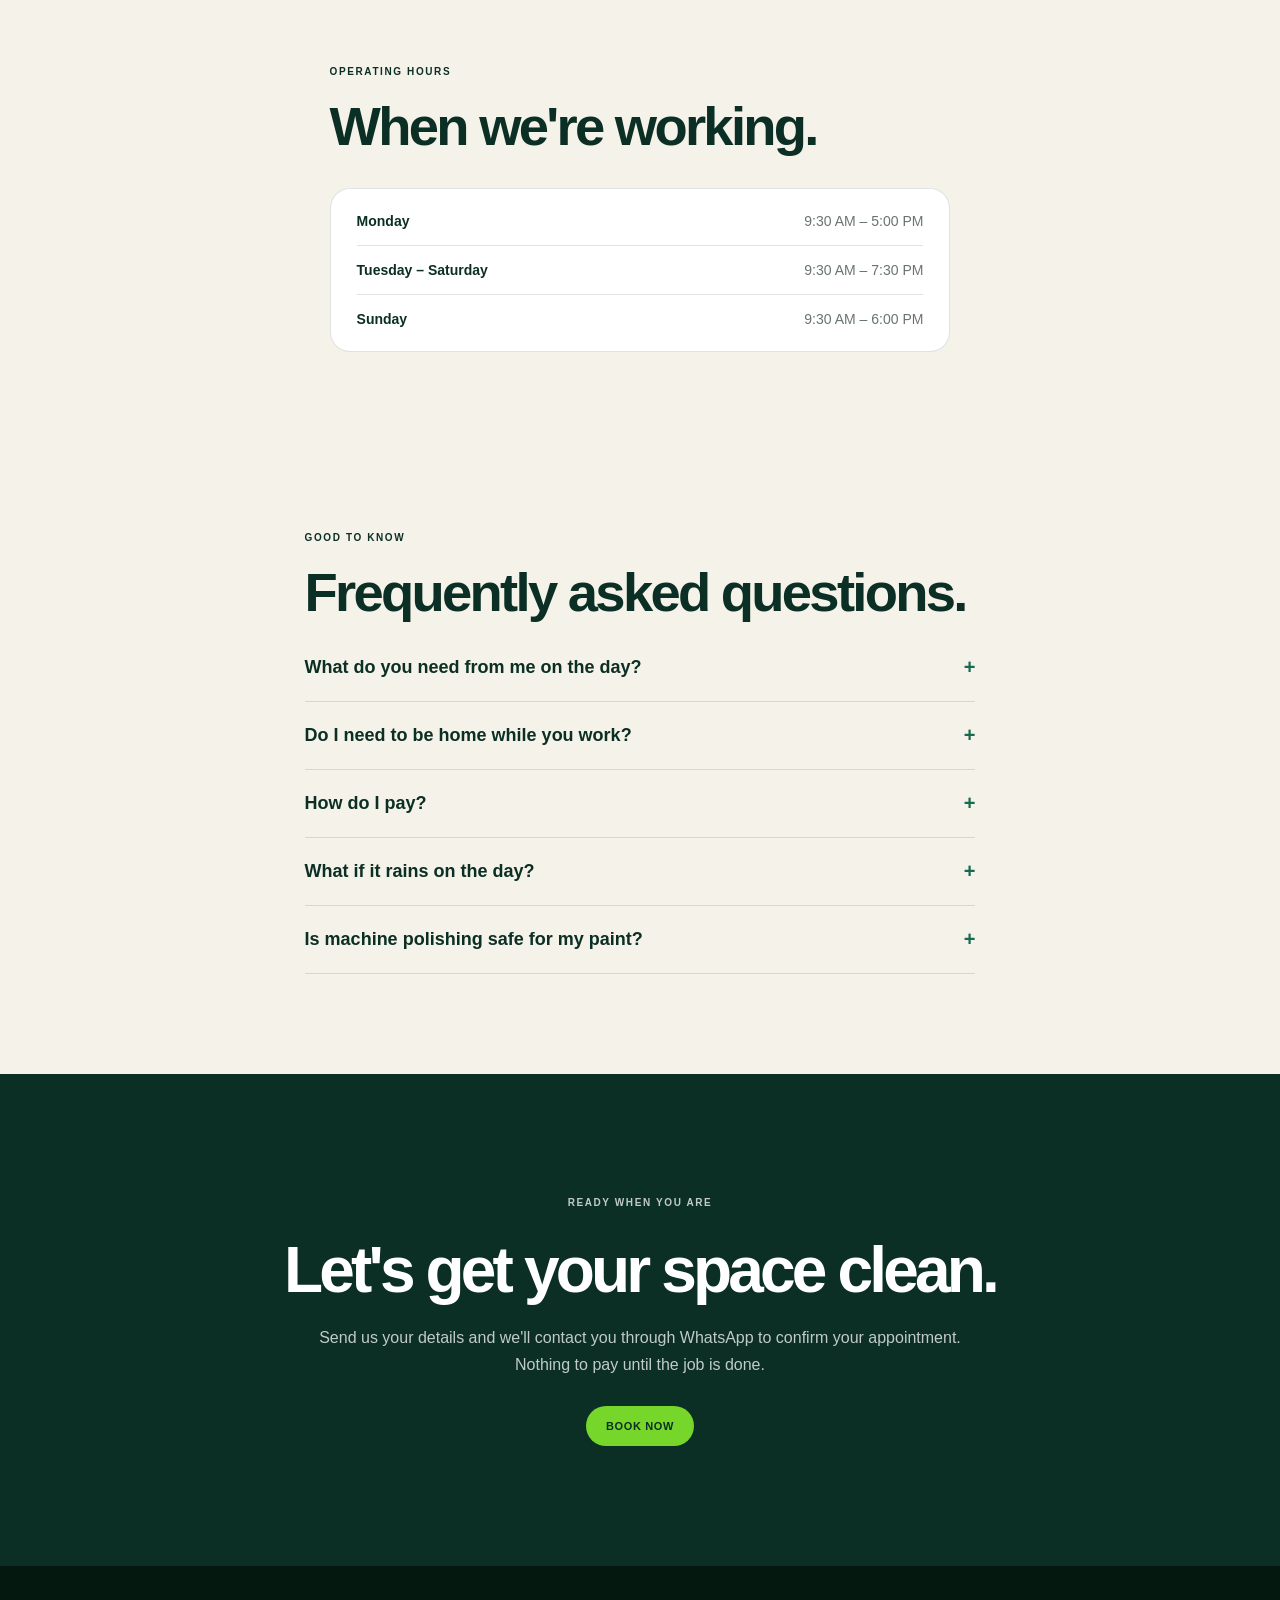
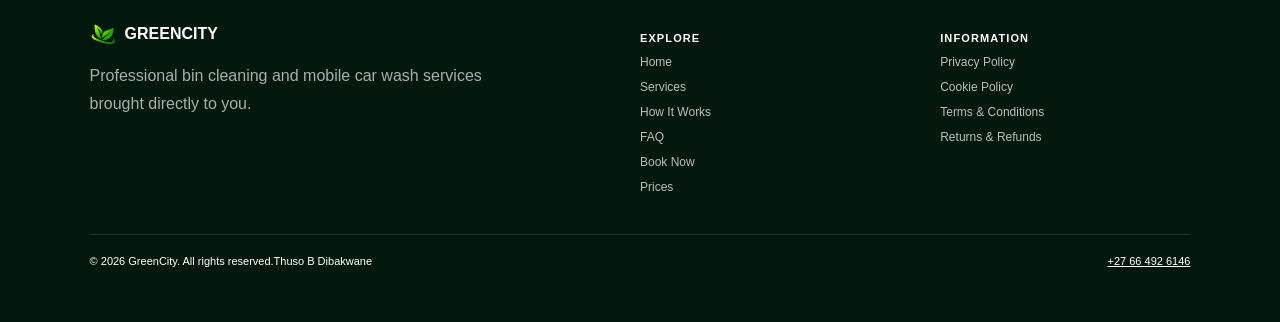
==== commit b5bd8b9b: "Update index.html" ====
--- a/index.html
+++ b/index.html
@@ -258,7 +258,7 @@
     </div>
   </div>
   <div class="footer-bottom">
-    <span>© <span data-year></span> GreenCity. All rights reserved.</span>
+    <span>© <span data-year></span> GreenCity. All rights reserved.Thuso B Dibakwane </span>
     <a href="tel:+27664926146">+27 66 492 6146</a>
   </div>
 </footer>
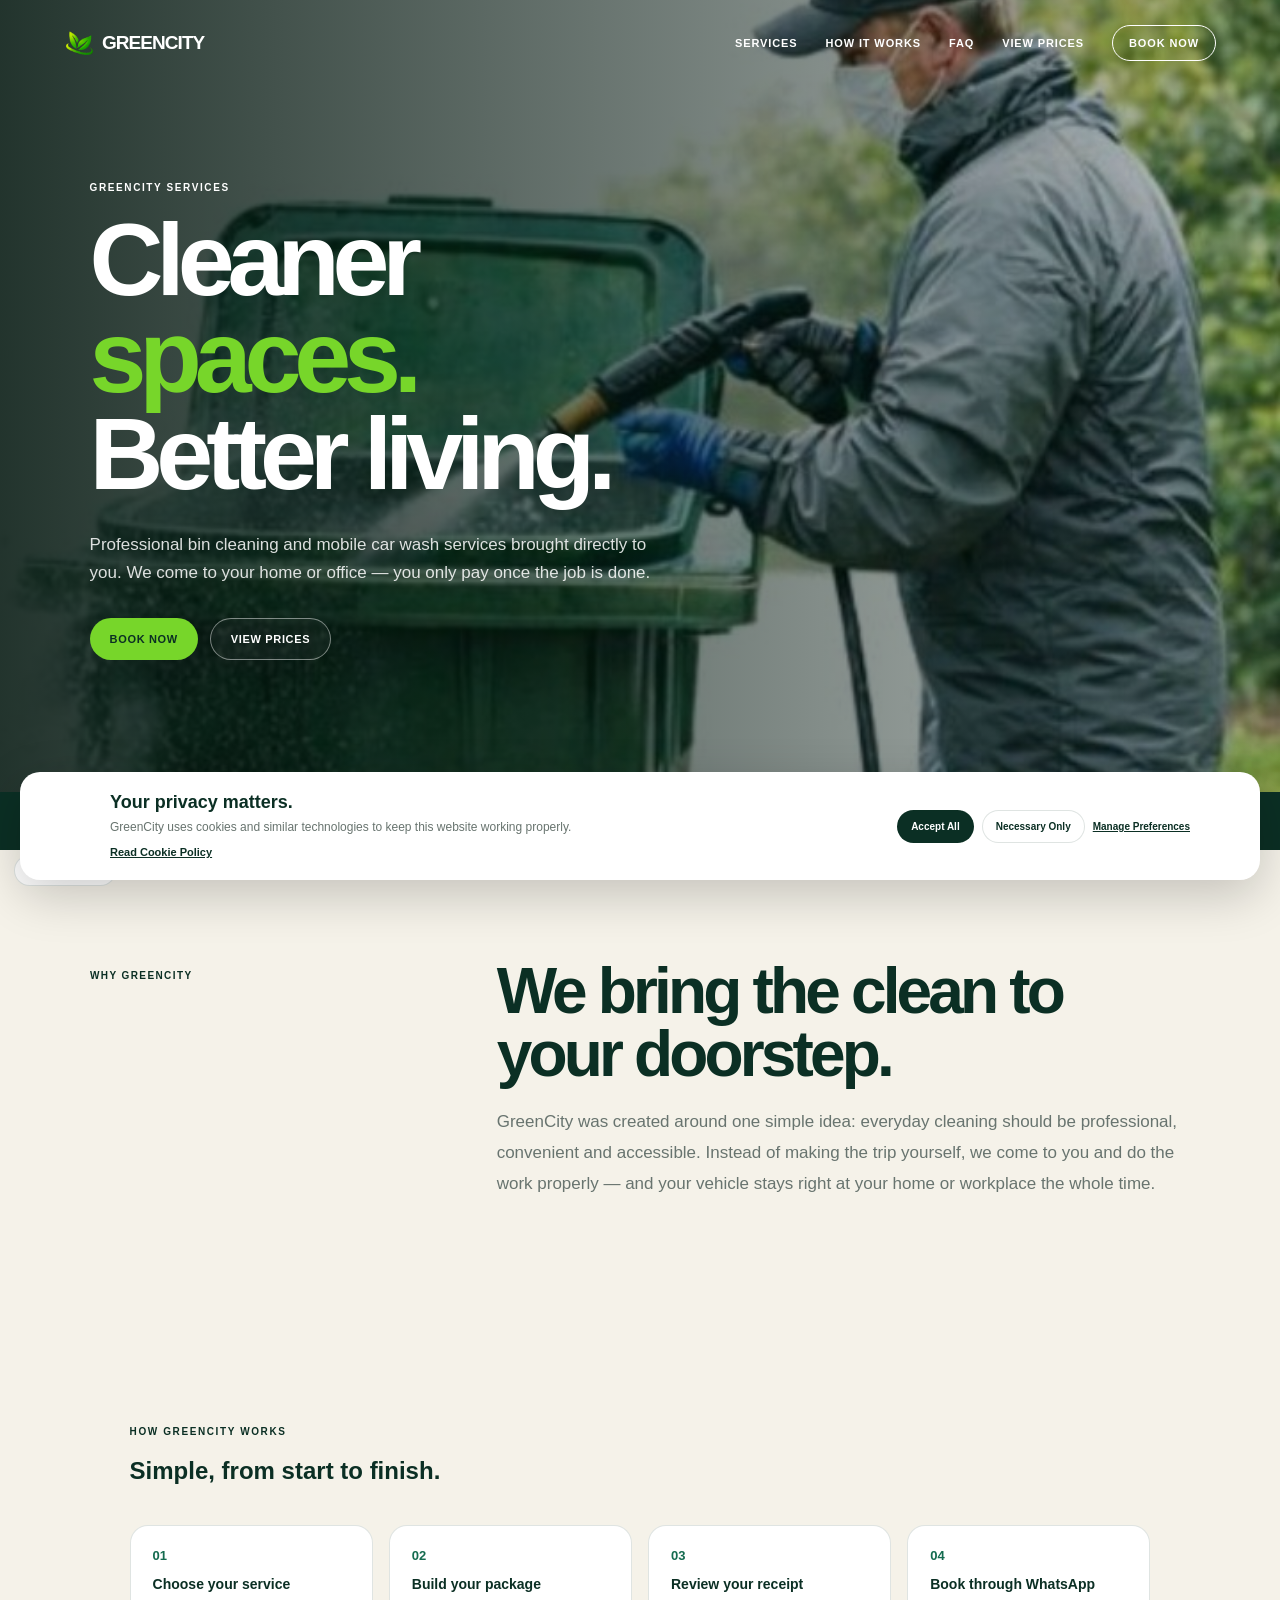
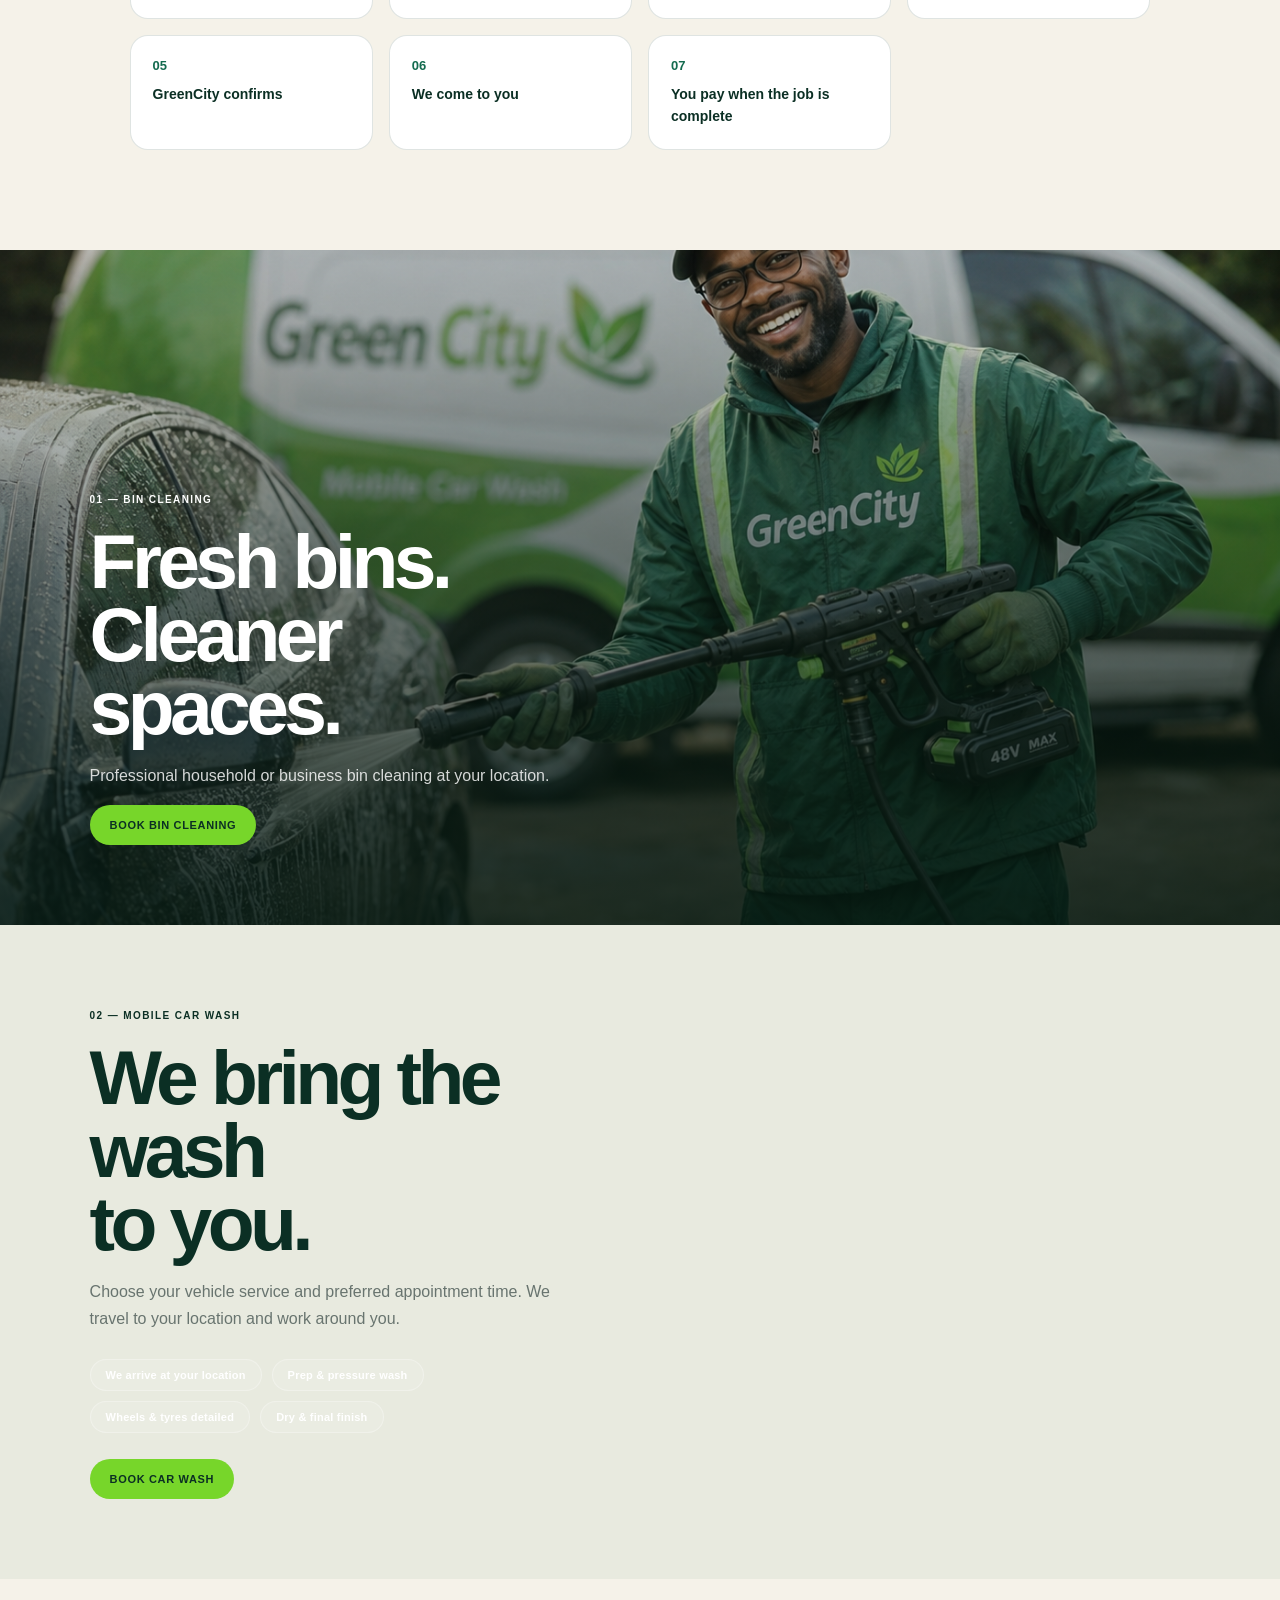
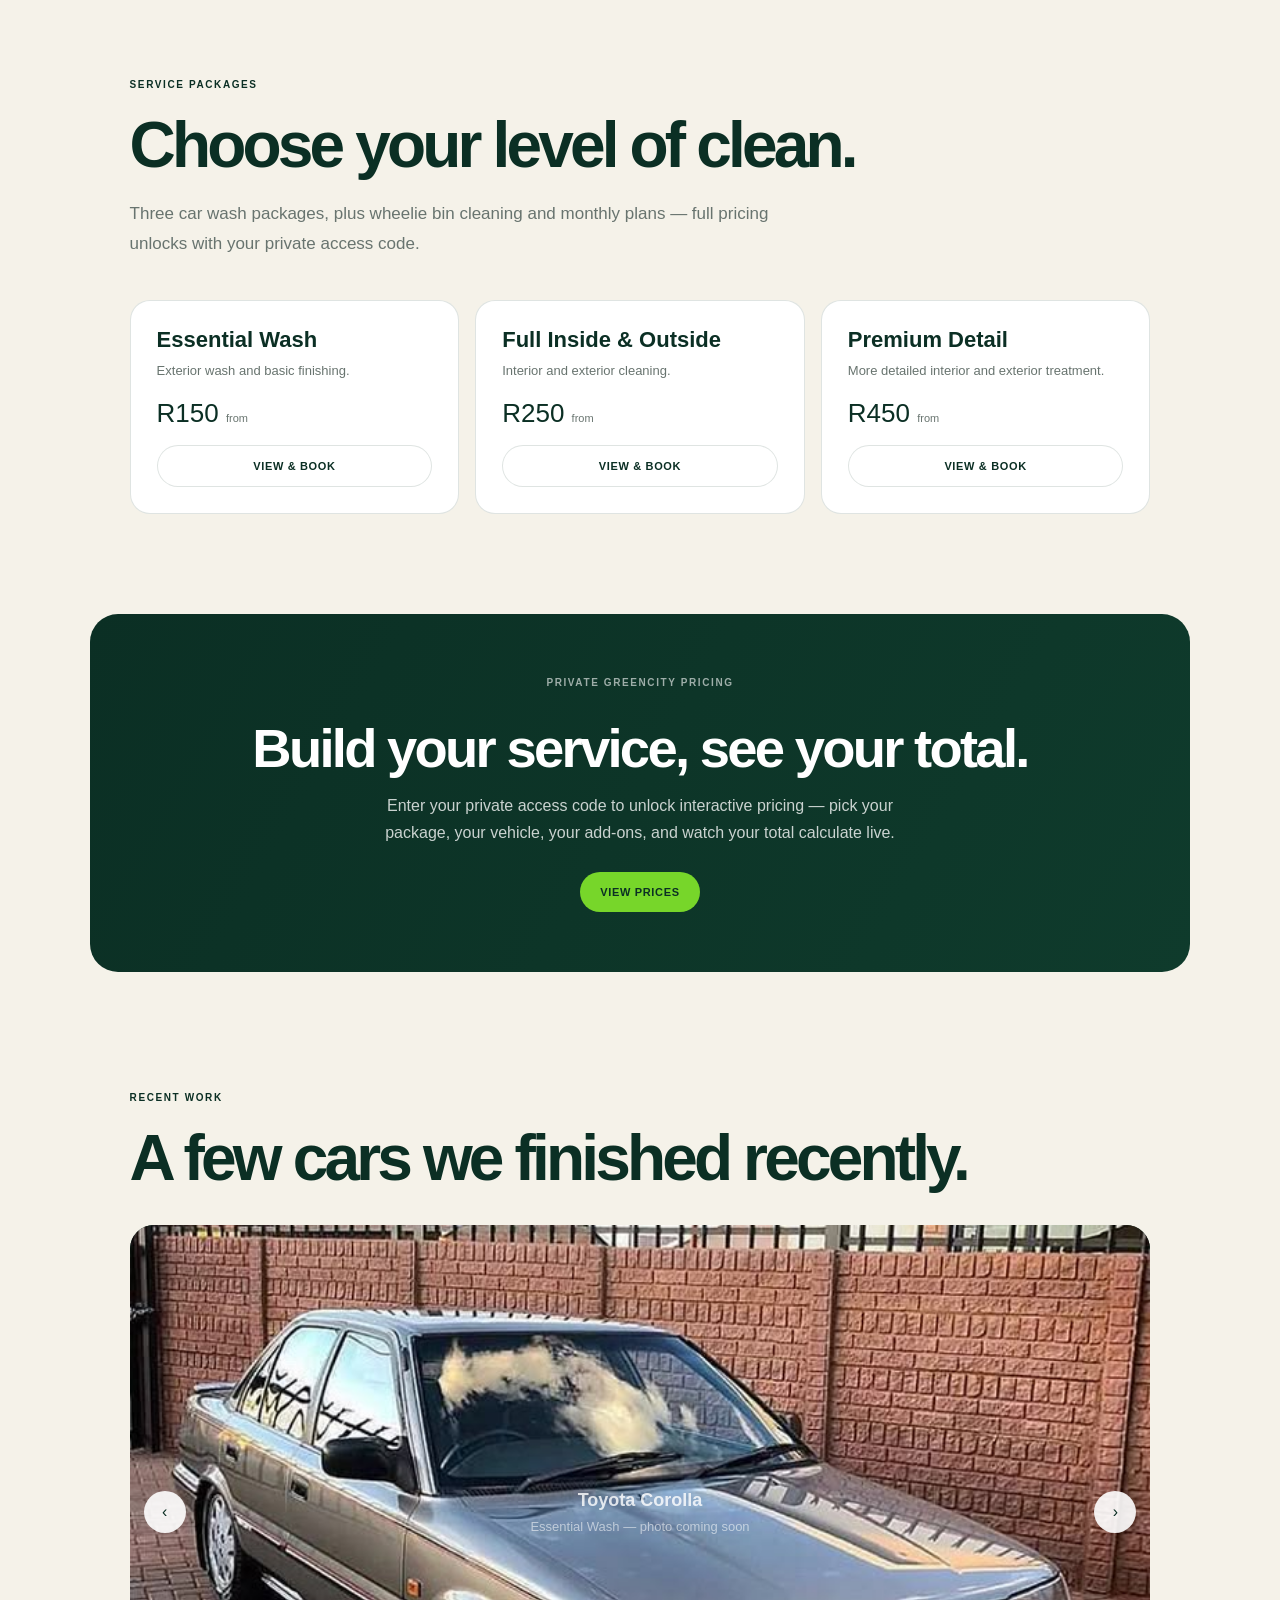
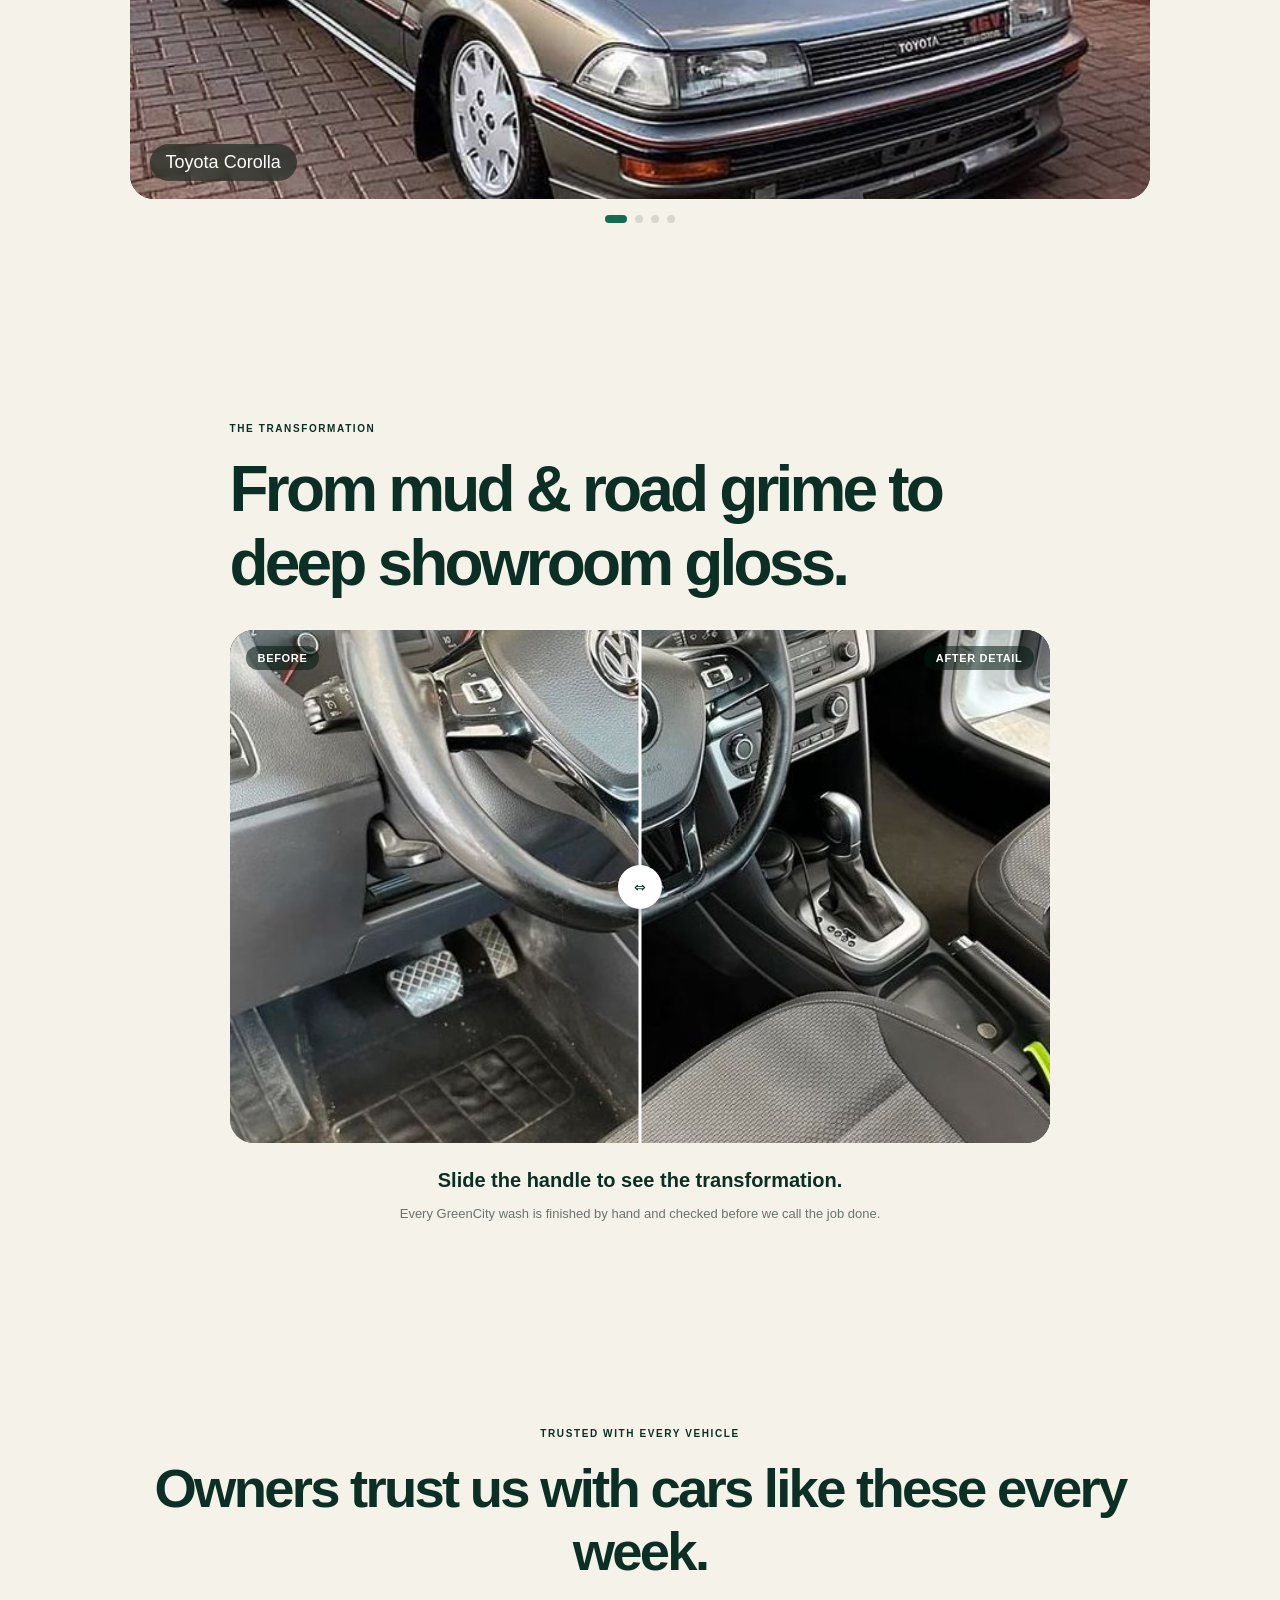
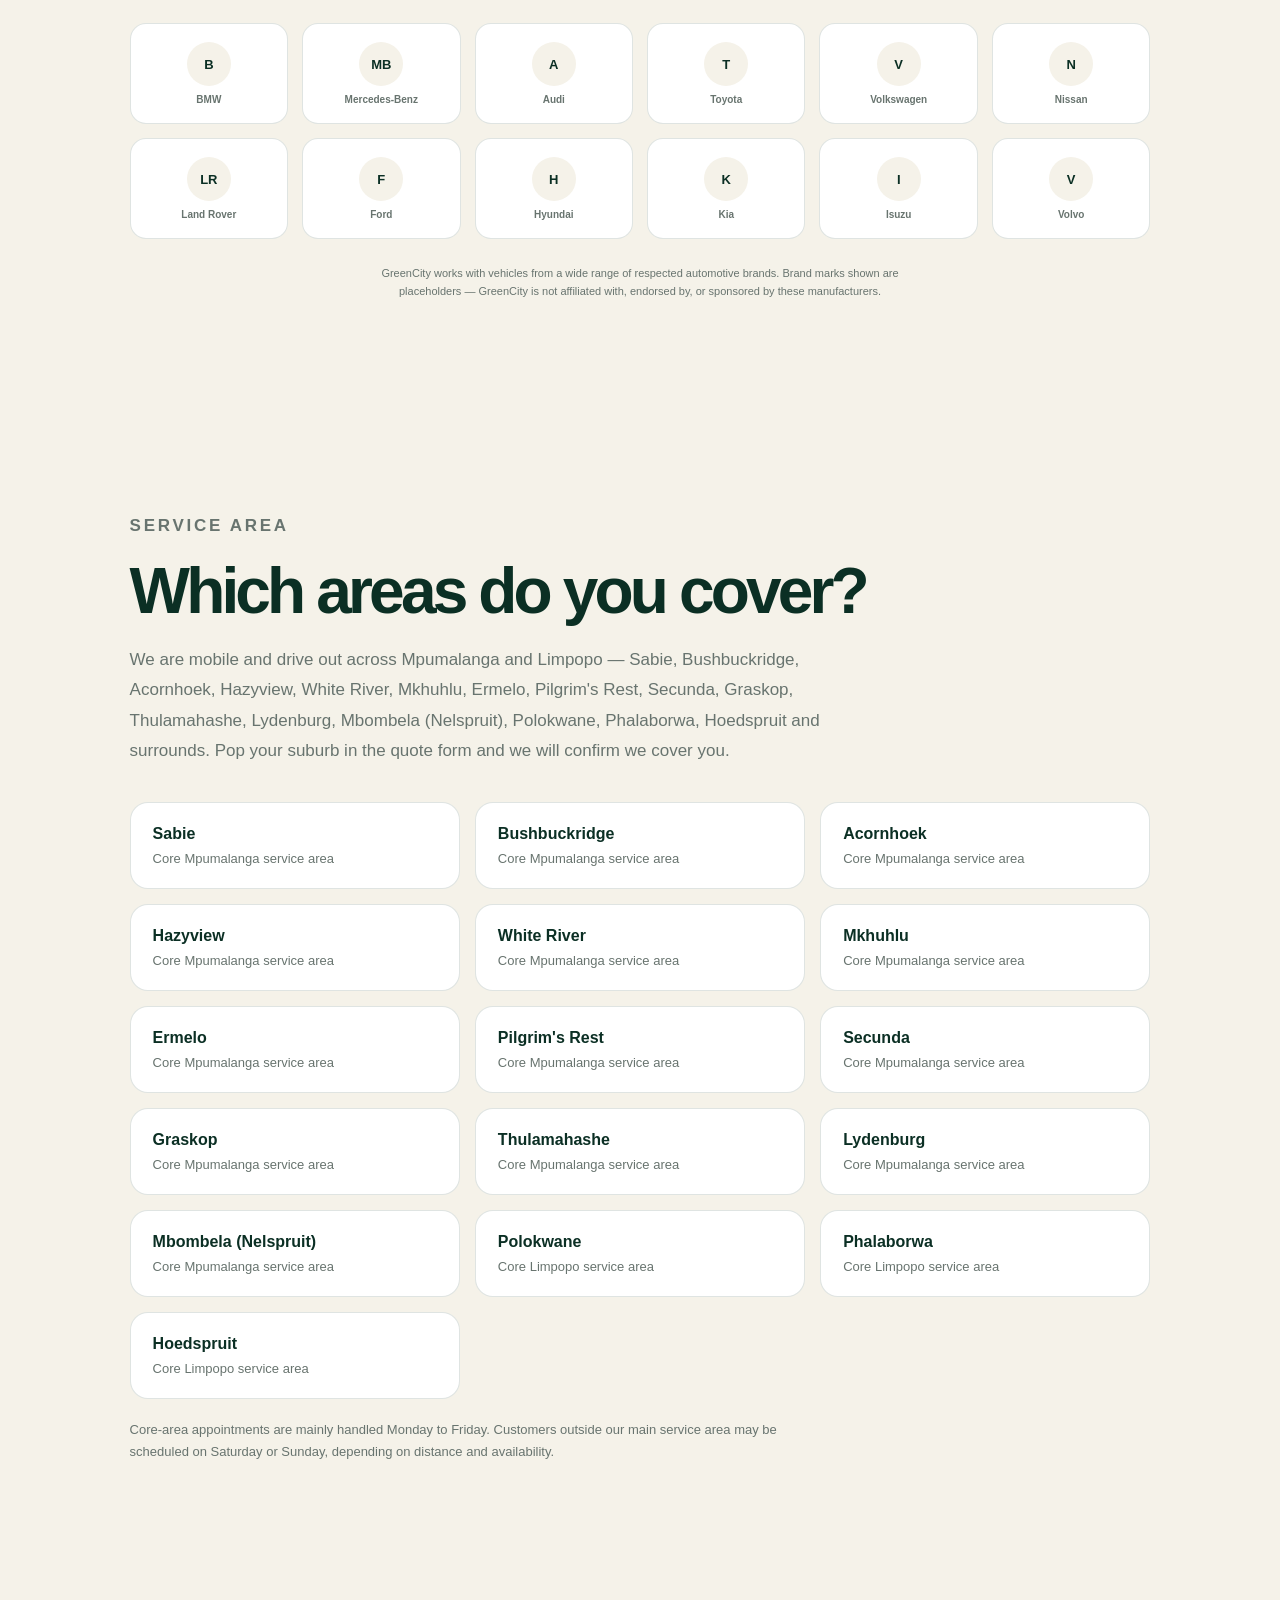
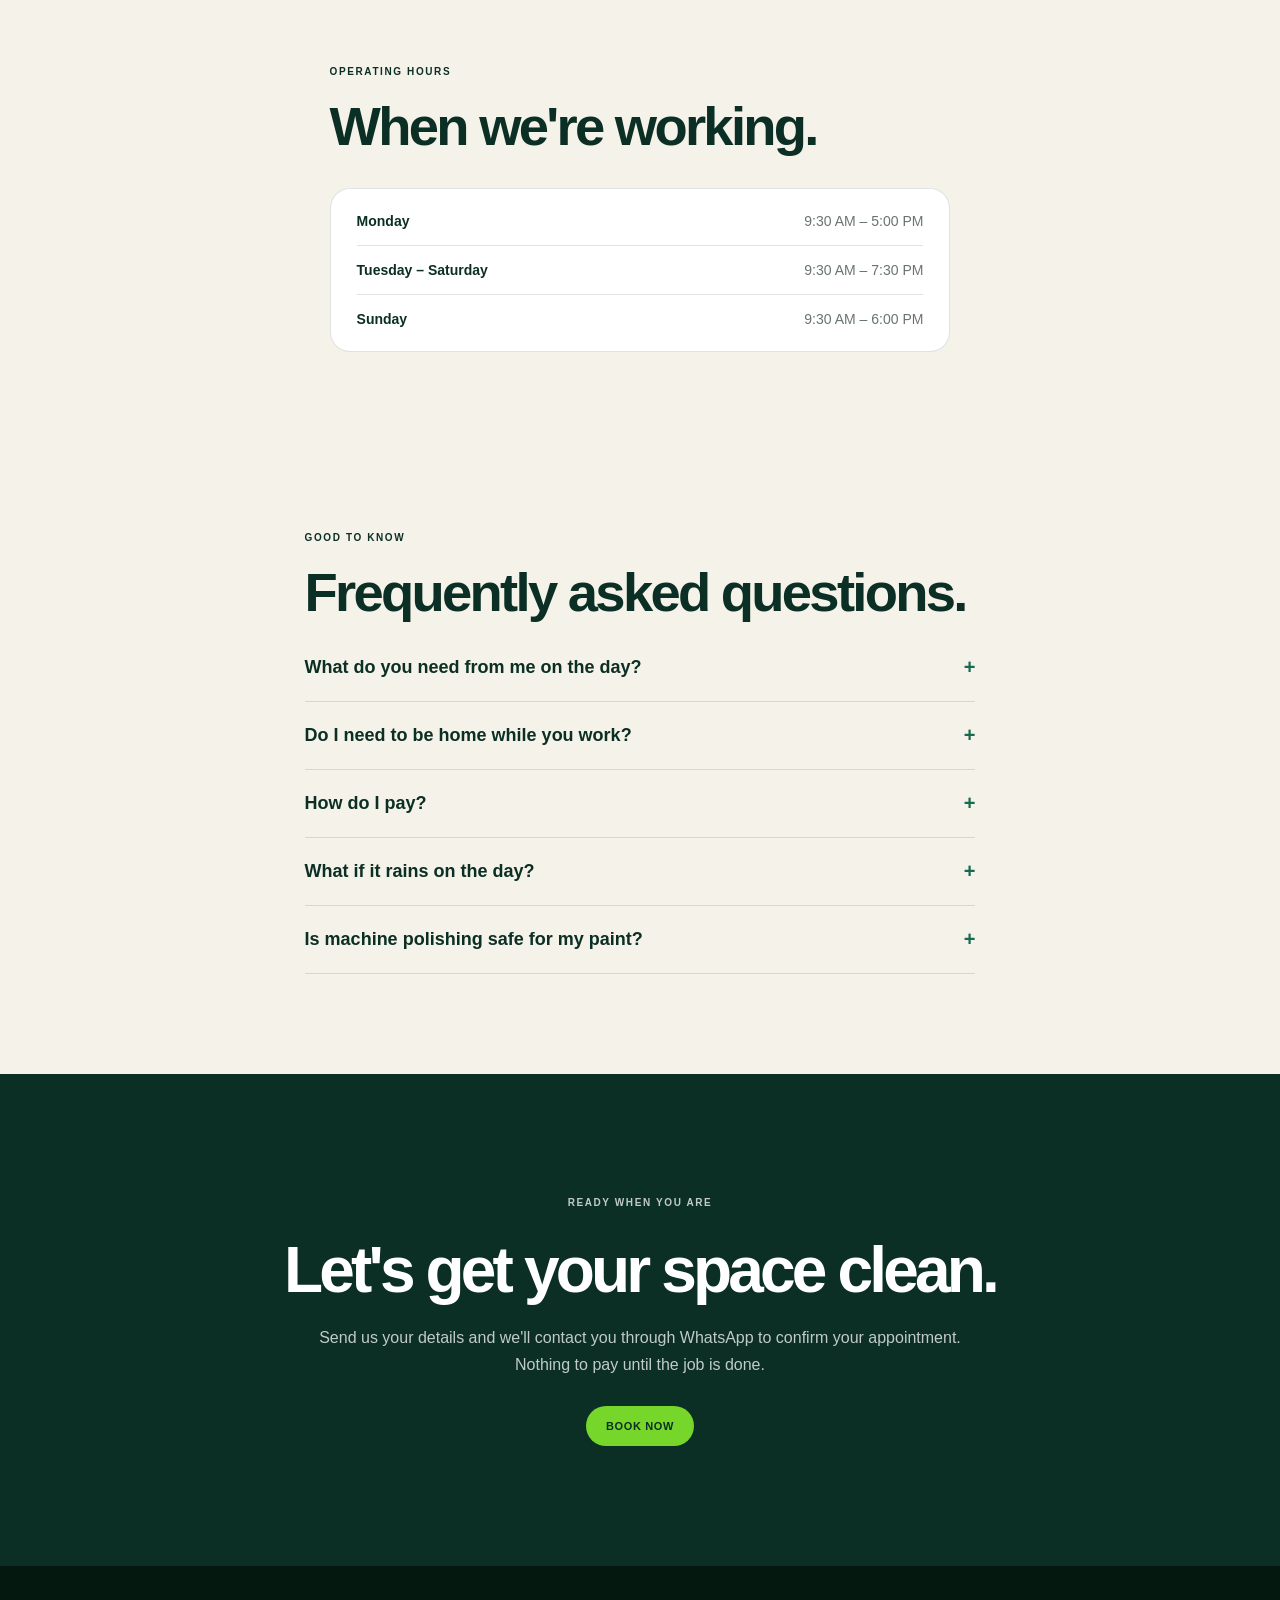
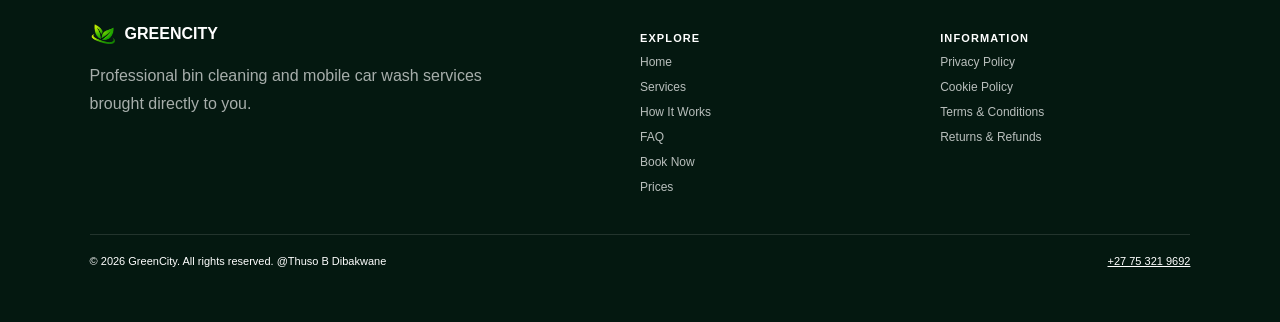
==== commit bc22385b: "Update index.html" ====
--- a/index.html
+++ b/index.html
@@ -258,8 +258,8 @@
     </div>
   </div>
   <div class="footer-bottom">
-    <span>© <span data-year></span> GreenCity. All rights reserved.Thuso B Dibakwane </span>
-    <a href="tel:+27664926146">+27 66 492 6146</a>
+    <span>© <span data-year></span> GreenCity. All rights reserved. @Thuso B Dibakwane </span>
+    <a href="tel:+27753219692">+27 75 321 9692</a>
   </div>
 </footer>
 
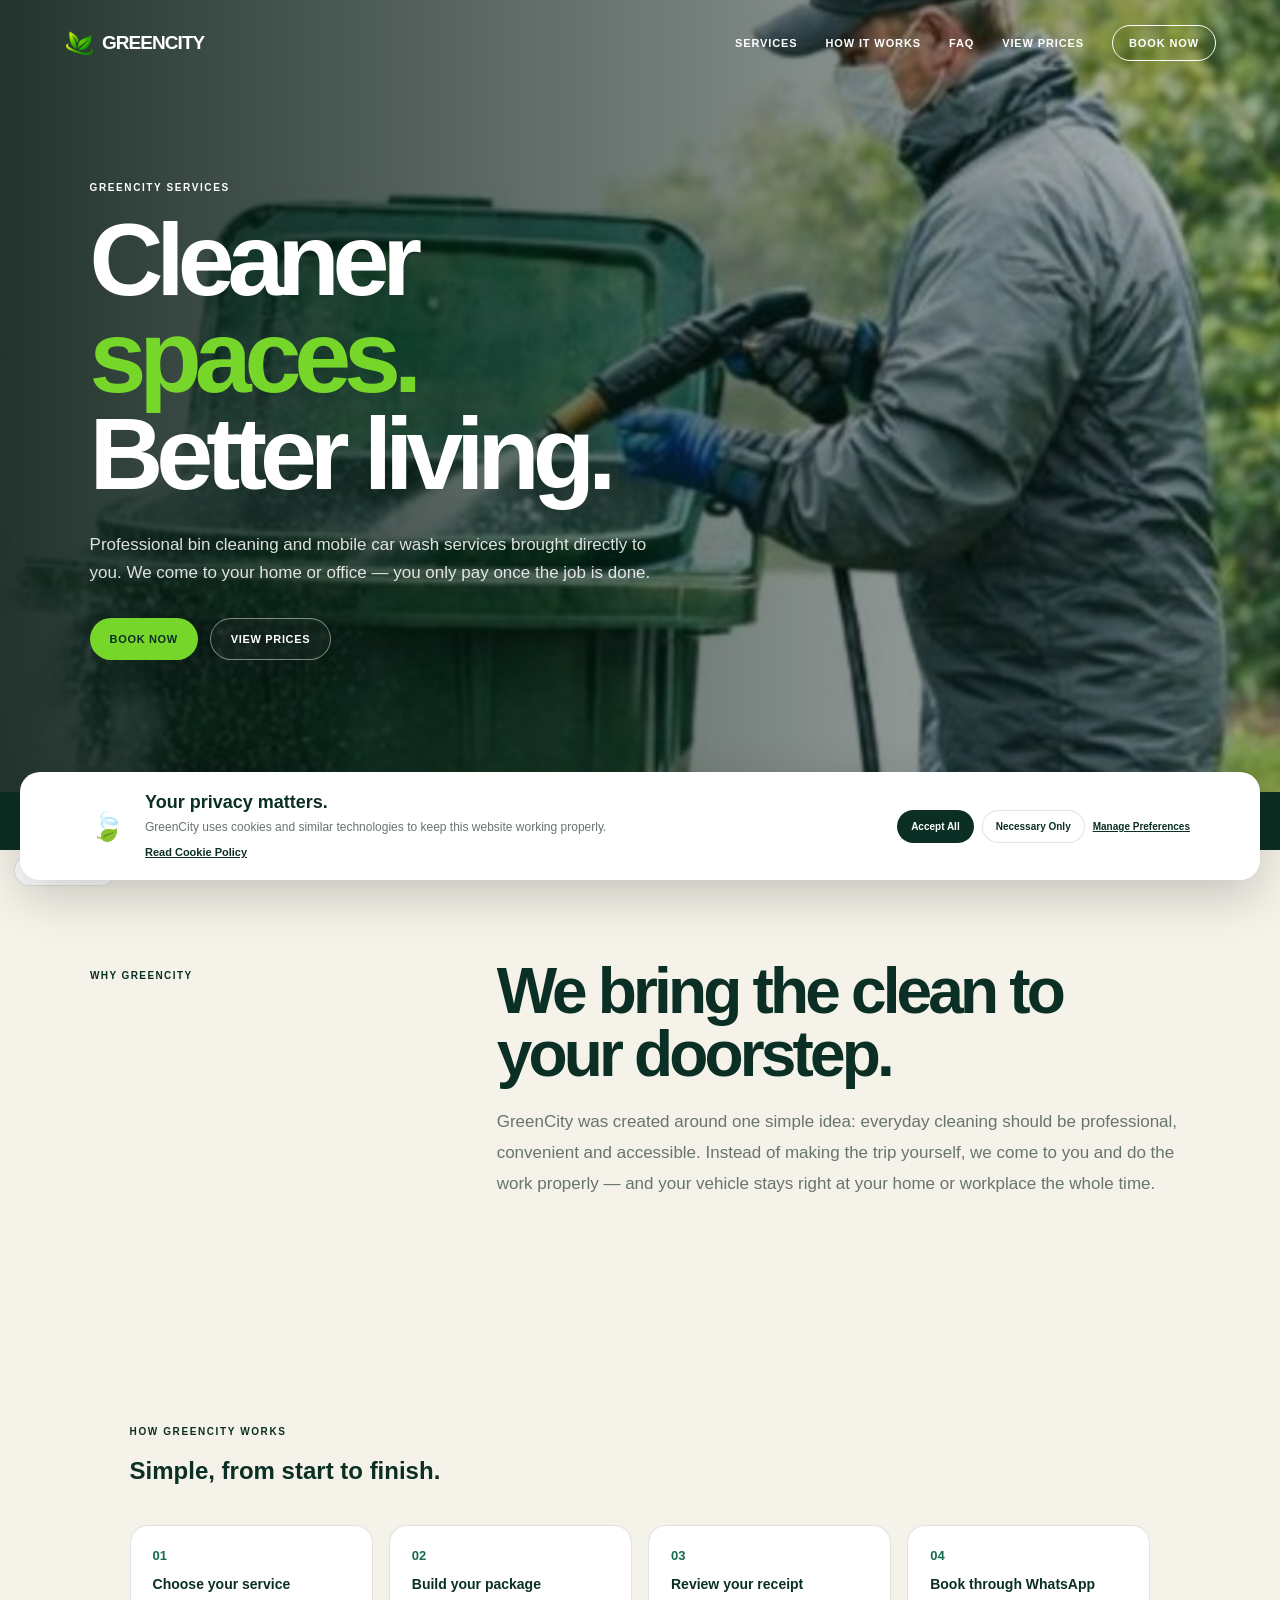
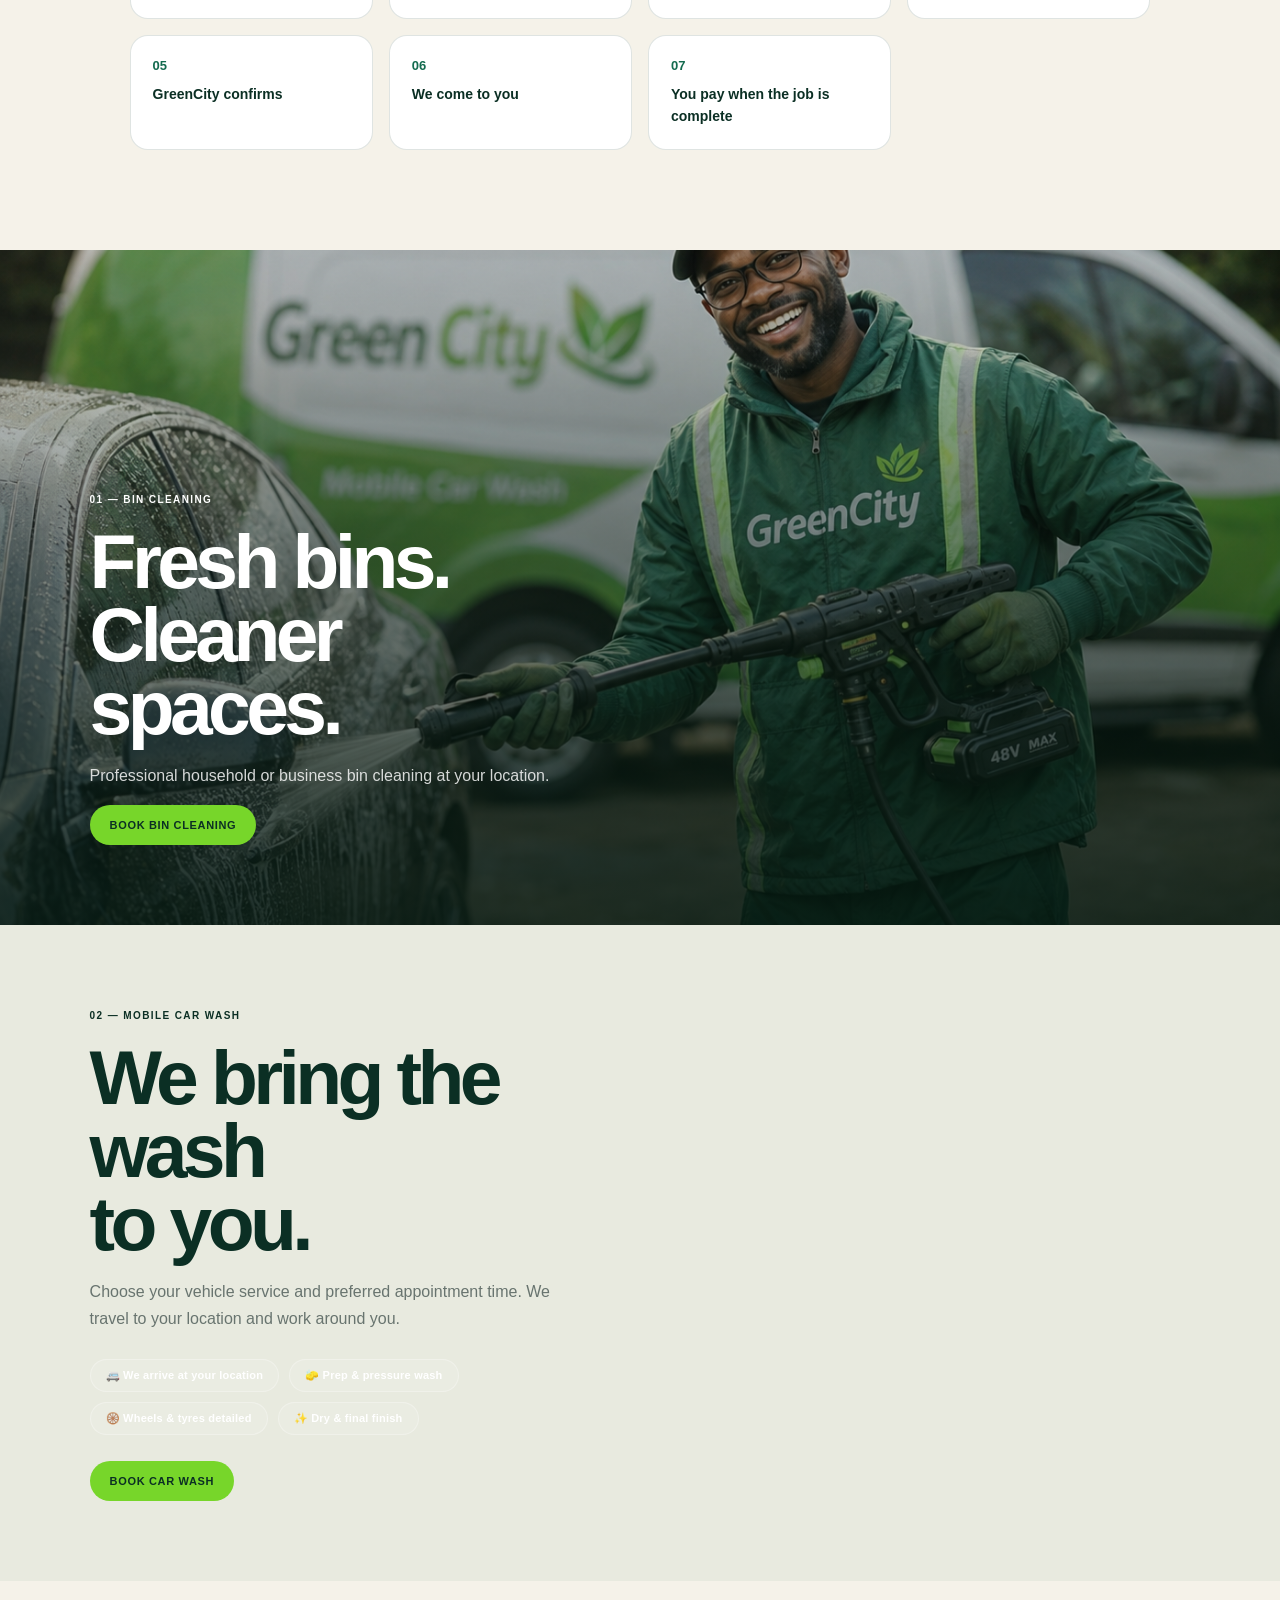
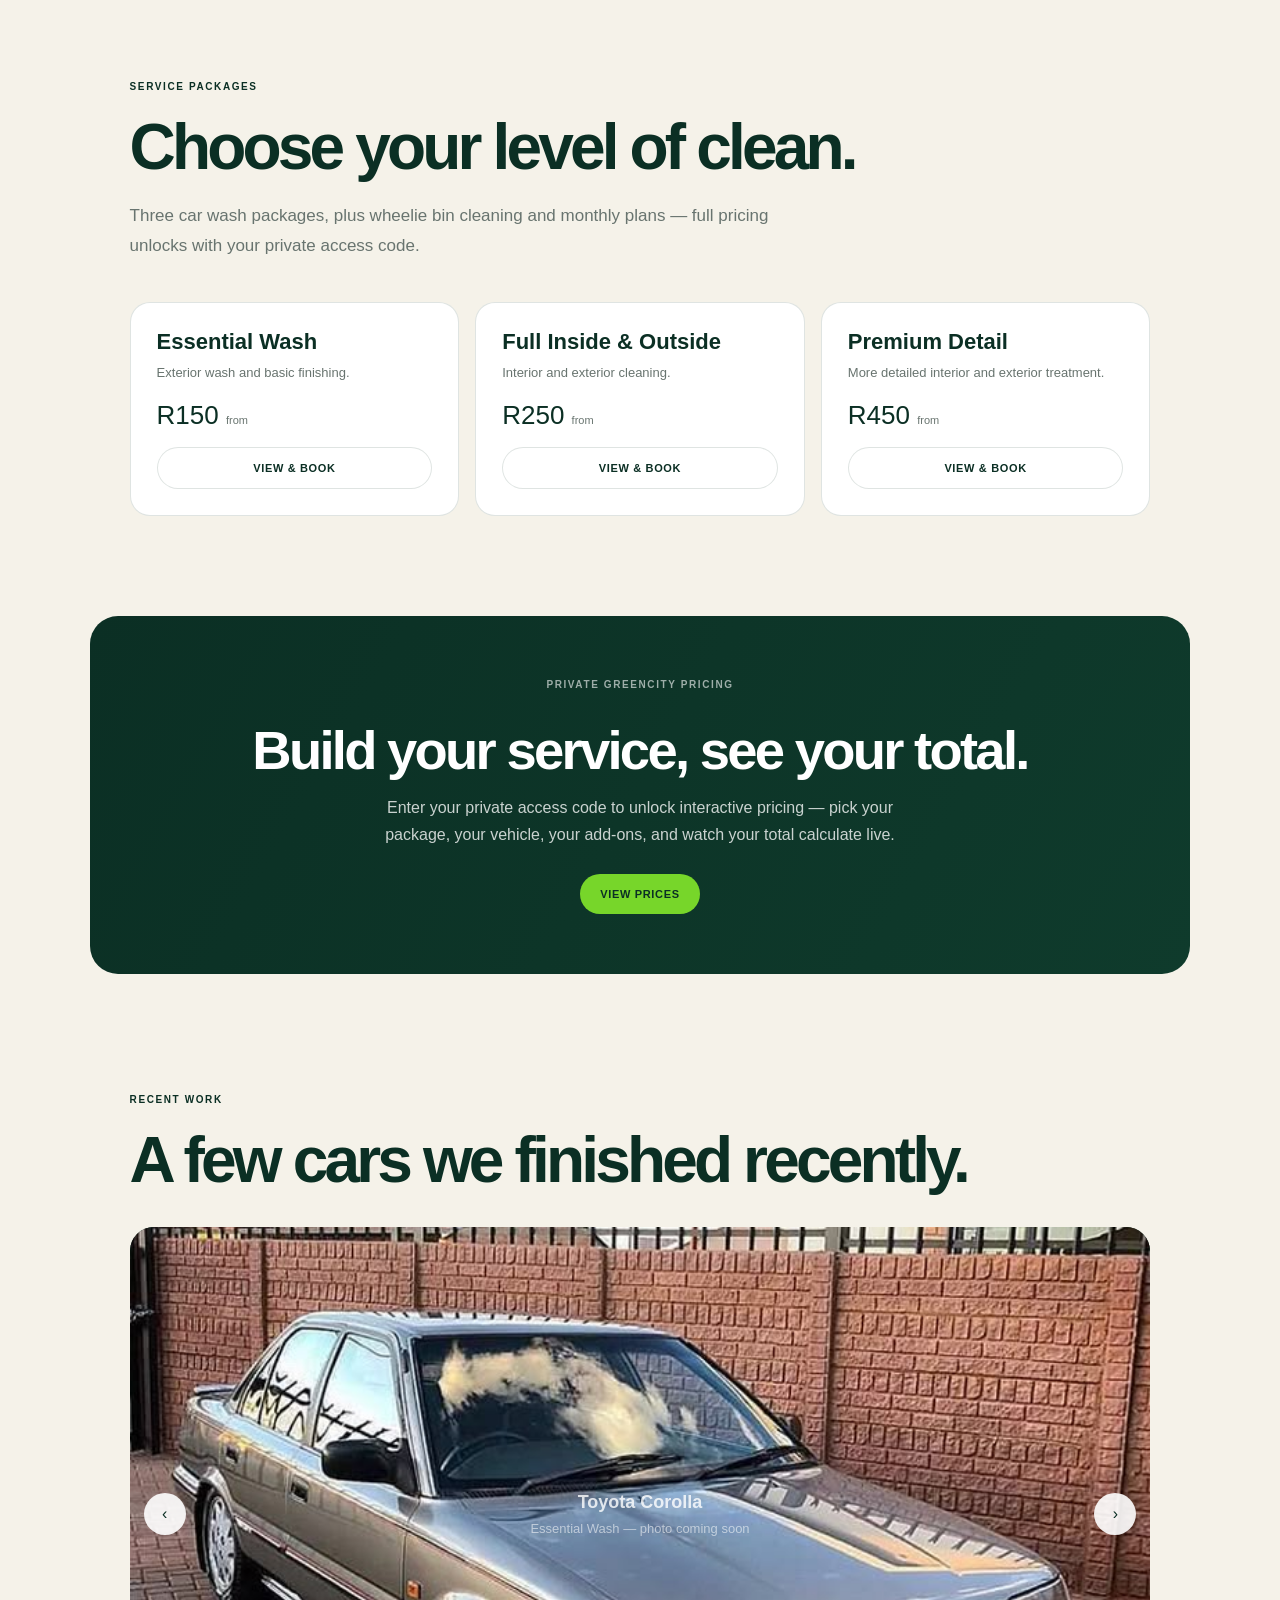
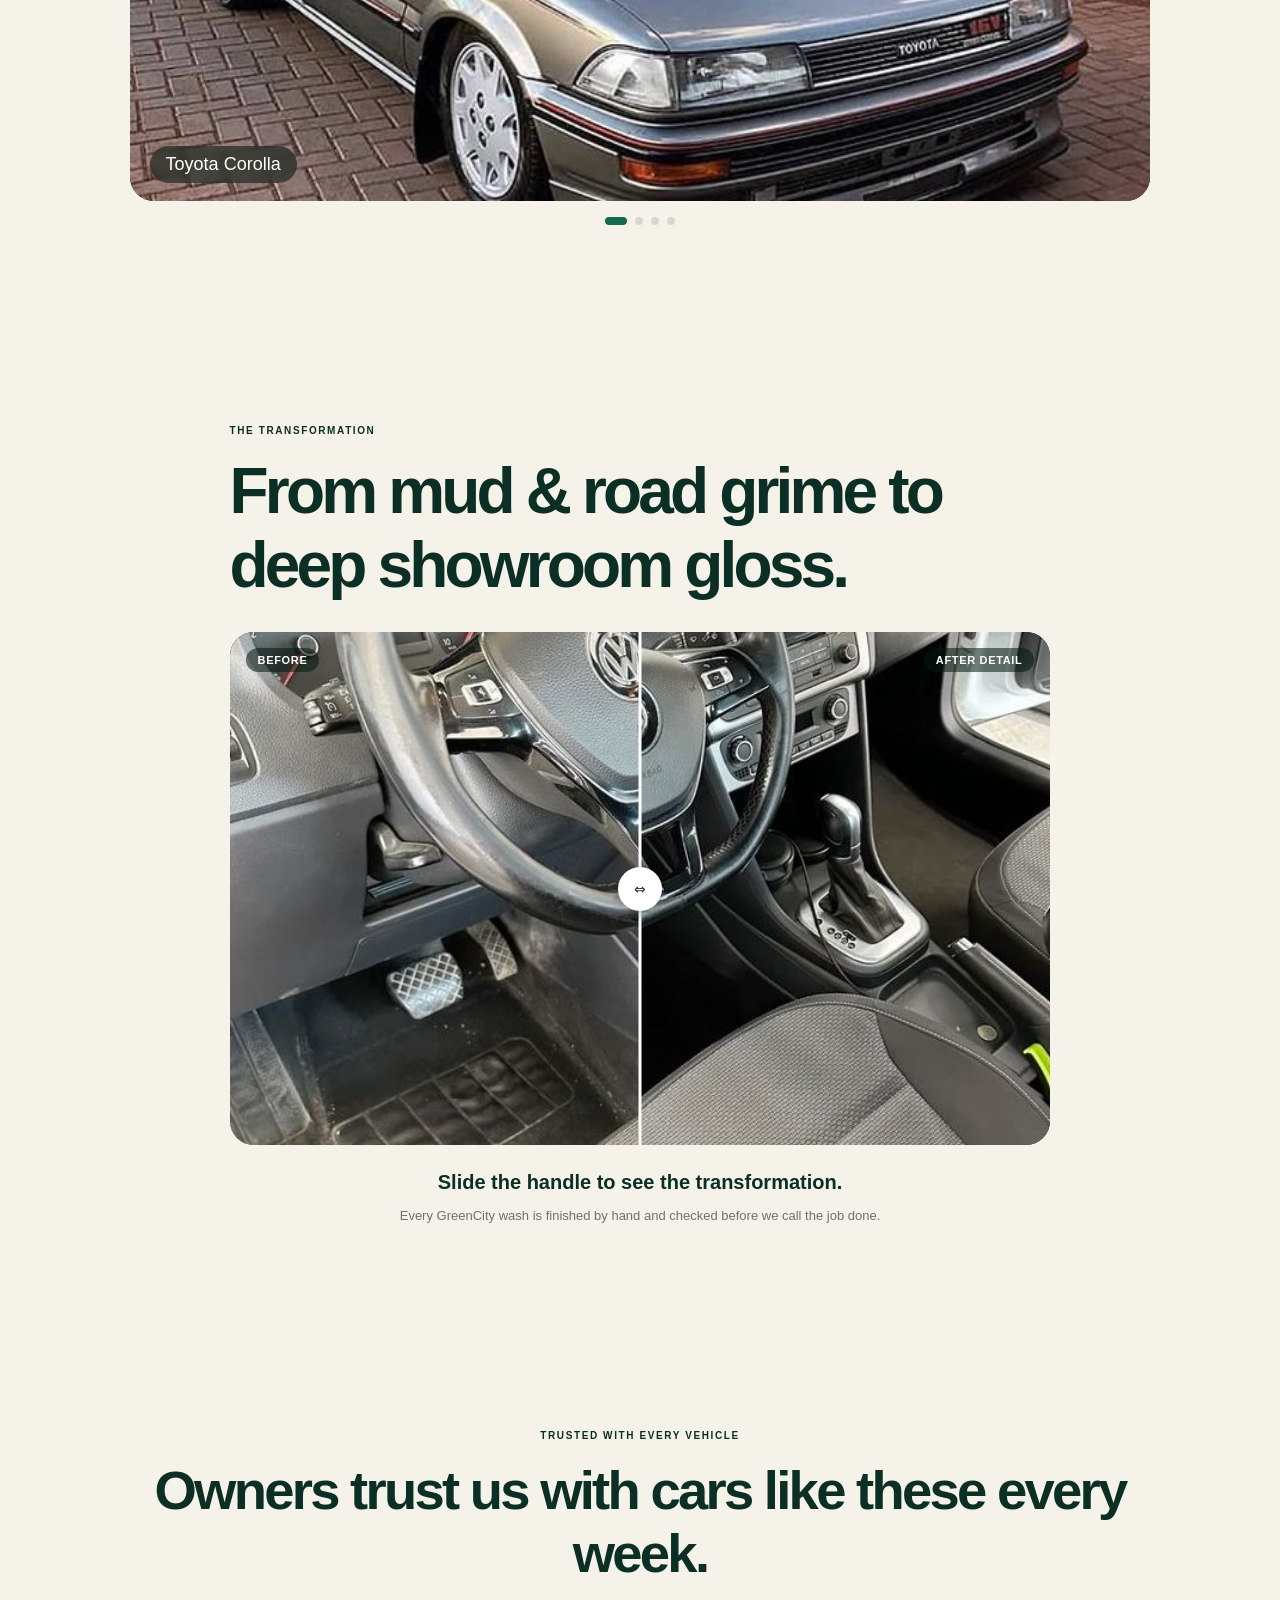
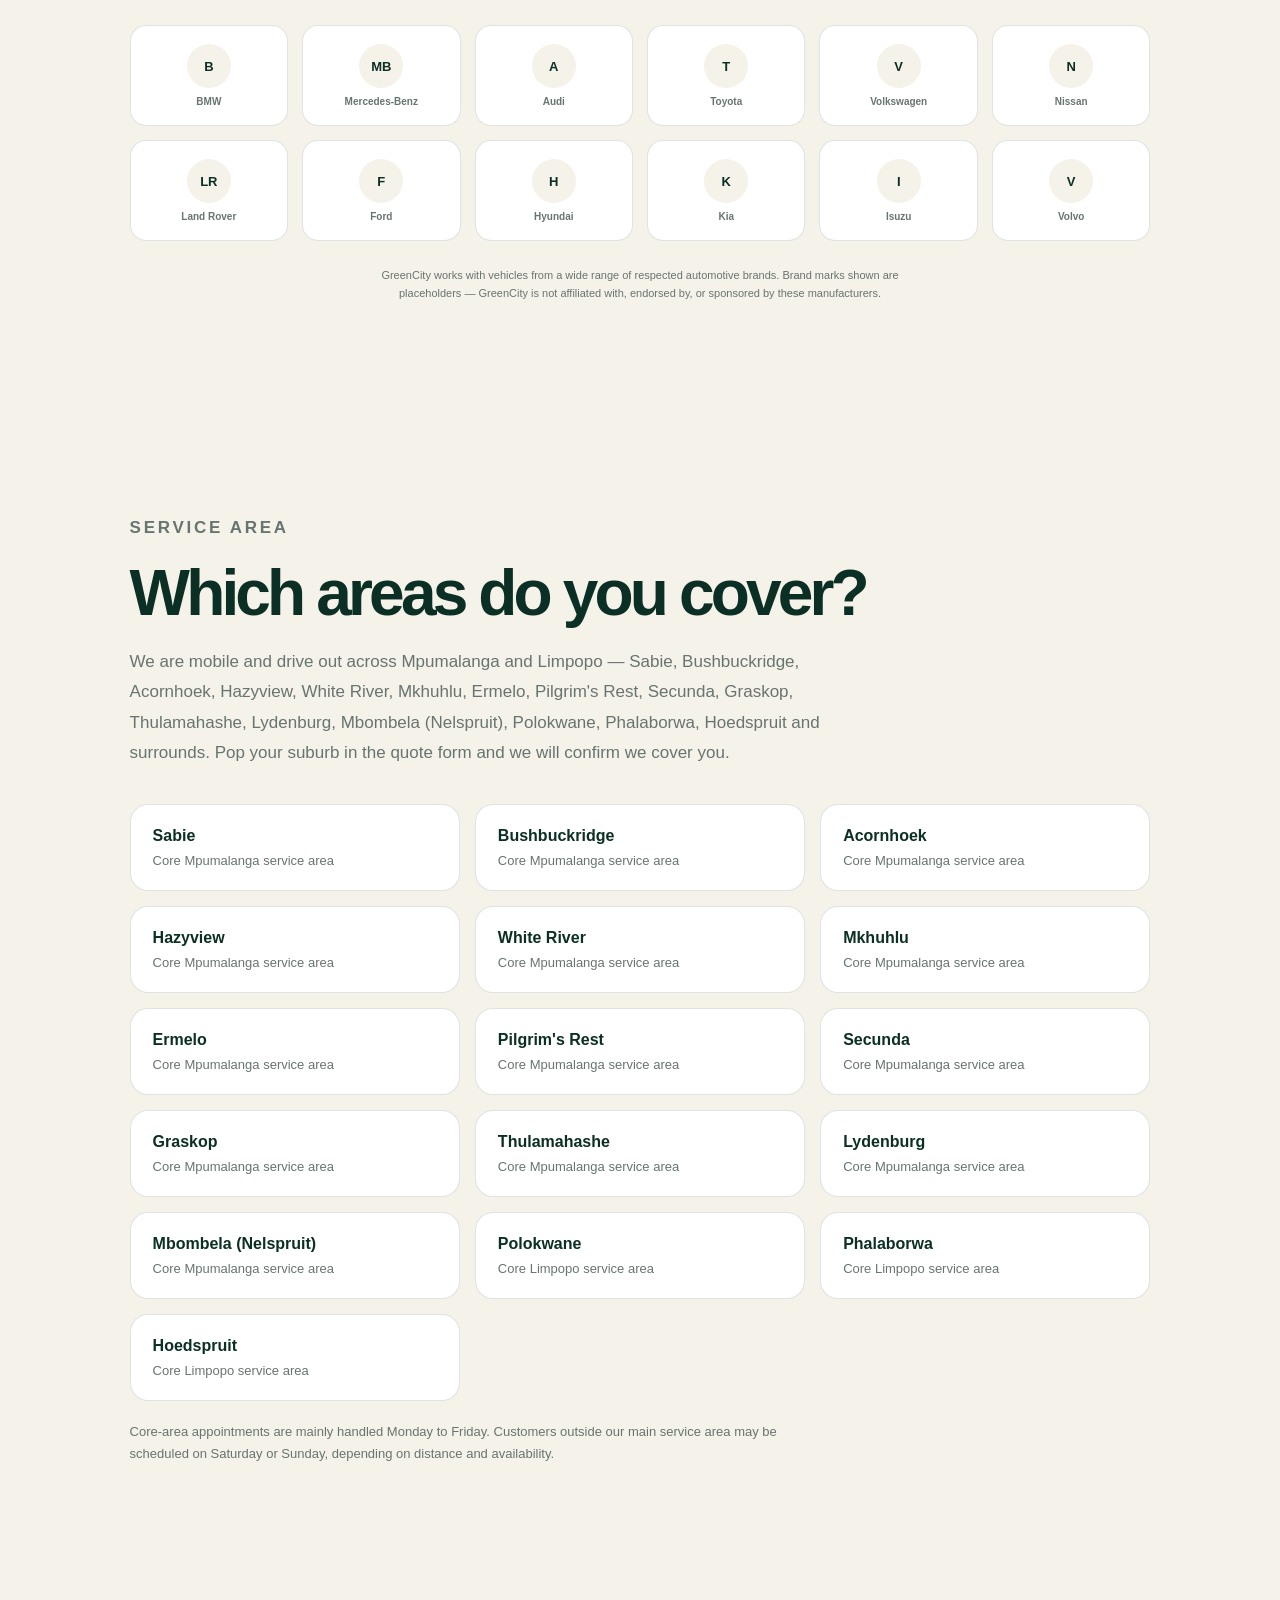
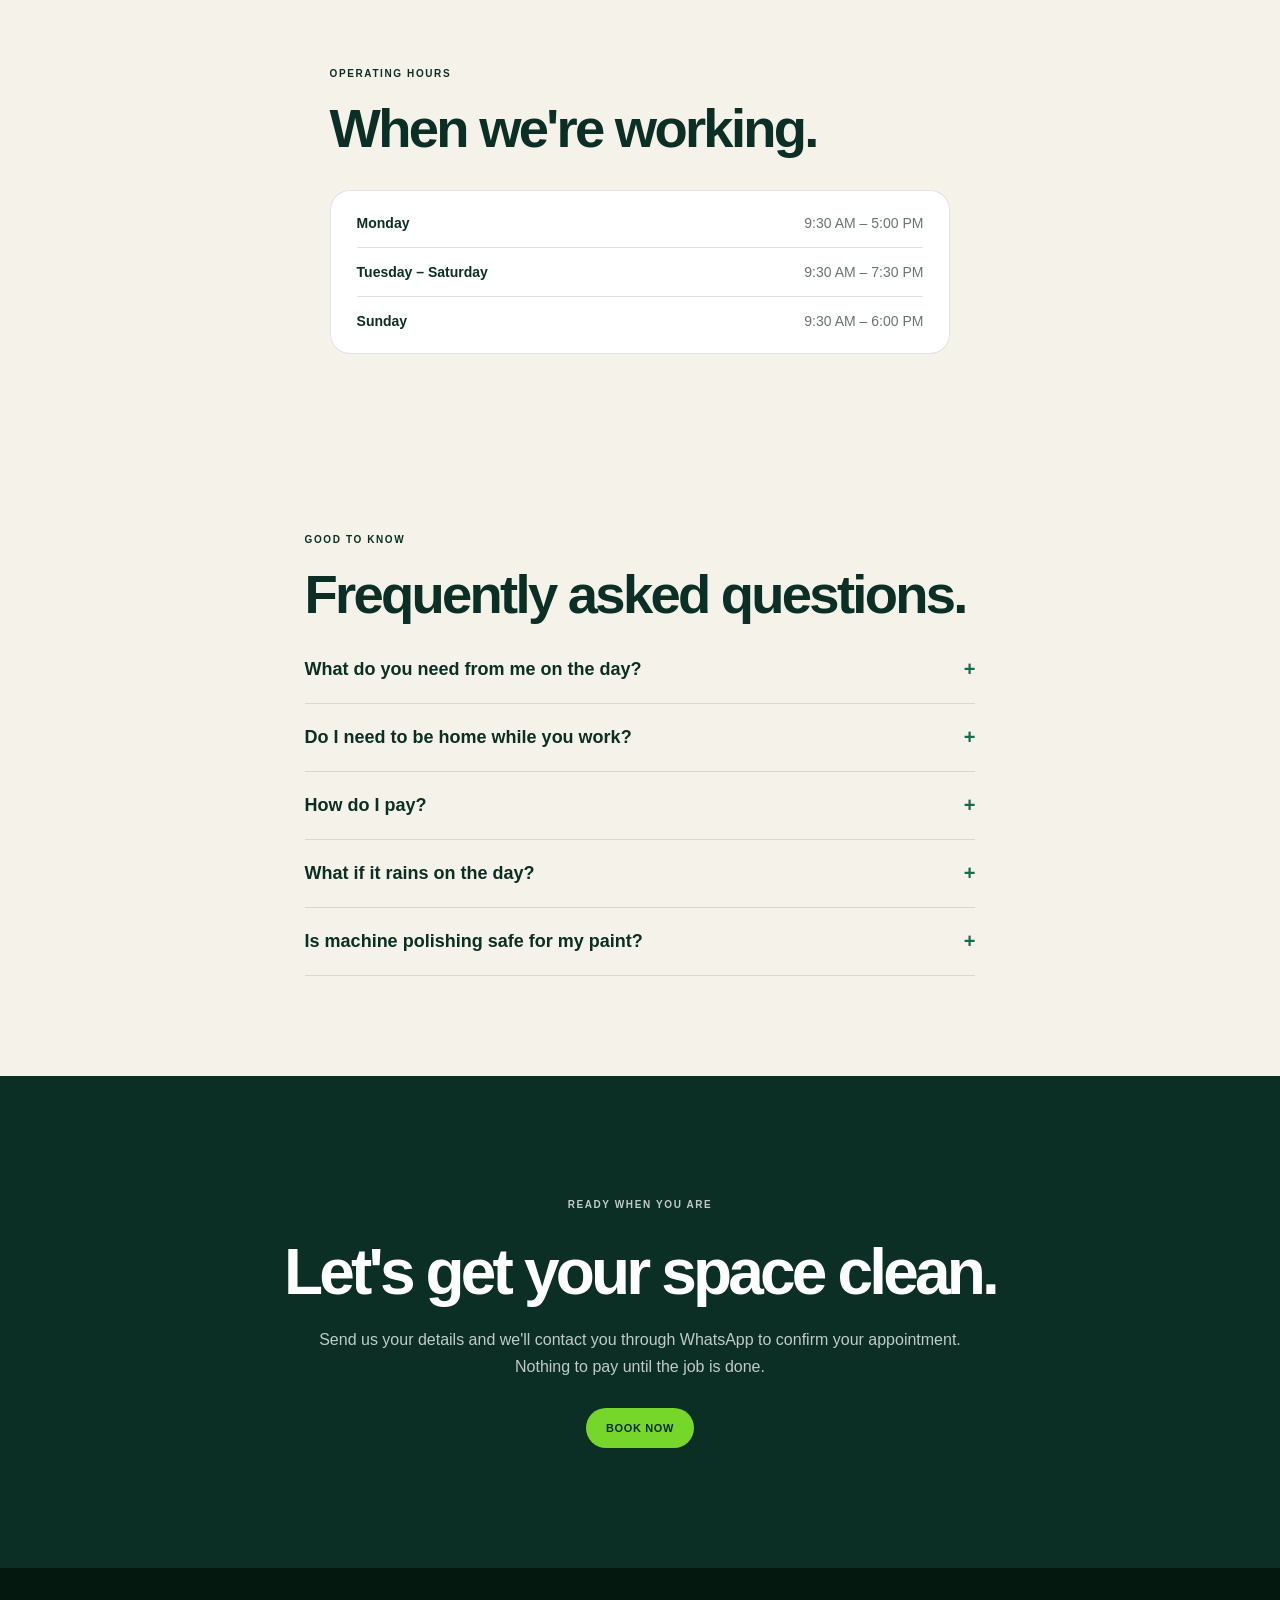
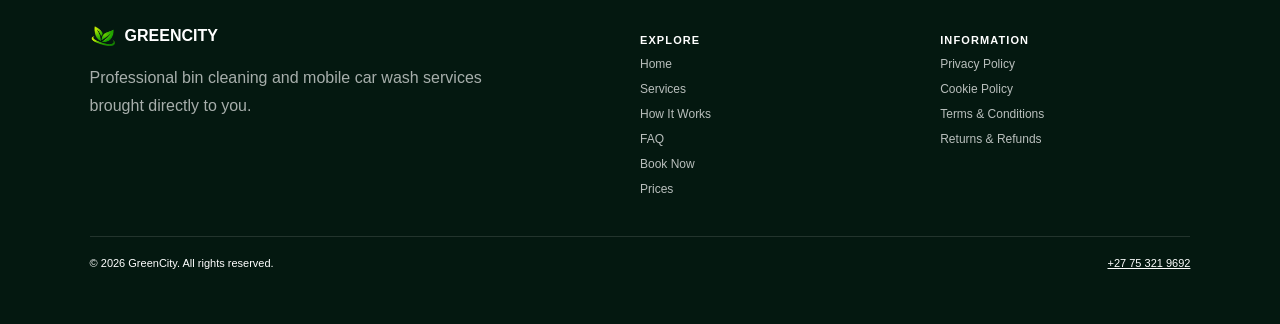
==== commit ed07fc58: "Add files via upload" ====
--- a/index.html
+++ b/index.html
@@ -104,10 +104,10 @@
     <h2>We bring the wash<br>to you.</h2>
     <p>Choose your vehicle service and preferred appointment time. We travel to your location and work around you.</p>
     <div class="process-strip">
-      <span> We arrive at your location</span>
-      <span> Prep &amp; pressure wash</span>
-      <span> Wheels &amp; tyres detailed</span>
-      <span> Dry &amp; final finish</span>
+      <span>🚐 We arrive at your location</span>
+      <span>🧽 Prep &amp; pressure wash</span>
+      <span>🛞 Wheels &amp; tyres detailed</span>
+      <span>✨ Dry &amp; final finish</span>
     </div>
     <a href="booking.html" class="btn btn-primary" style="margin-top:26px">Book Car Wash</a>
   </div>
@@ -258,7 +258,7 @@
     </div>
   </div>
   <div class="footer-bottom">
-    <span>© <span data-year></span> GreenCity. All rights reserved. @Thuso B Dibakwane </span>
+    <span>© <span data-year></span> GreenCity. All rights reserved.</span>
     <a href="tel:+27753219692">+27 75 321 9692</a>
   </div>
 </footer>
@@ -266,7 +266,7 @@
 <a href="cookies.html" class="cookie-settings-fixed">Cookie Settings</a>
 <div class="cookie-banner" id="cookieBanner" role="dialog" aria-label="Cookie consent">
   <div class="cookie-content">
-    <div class="cookie-icon"> </div>
+    <div class="cookie-icon">🍃</div>
     <div class="cookie-text">
       <h2>Your privacy matters.</h2>
       <p>GreenCity uses cookies and similar technologies to keep this website working properly.</p>
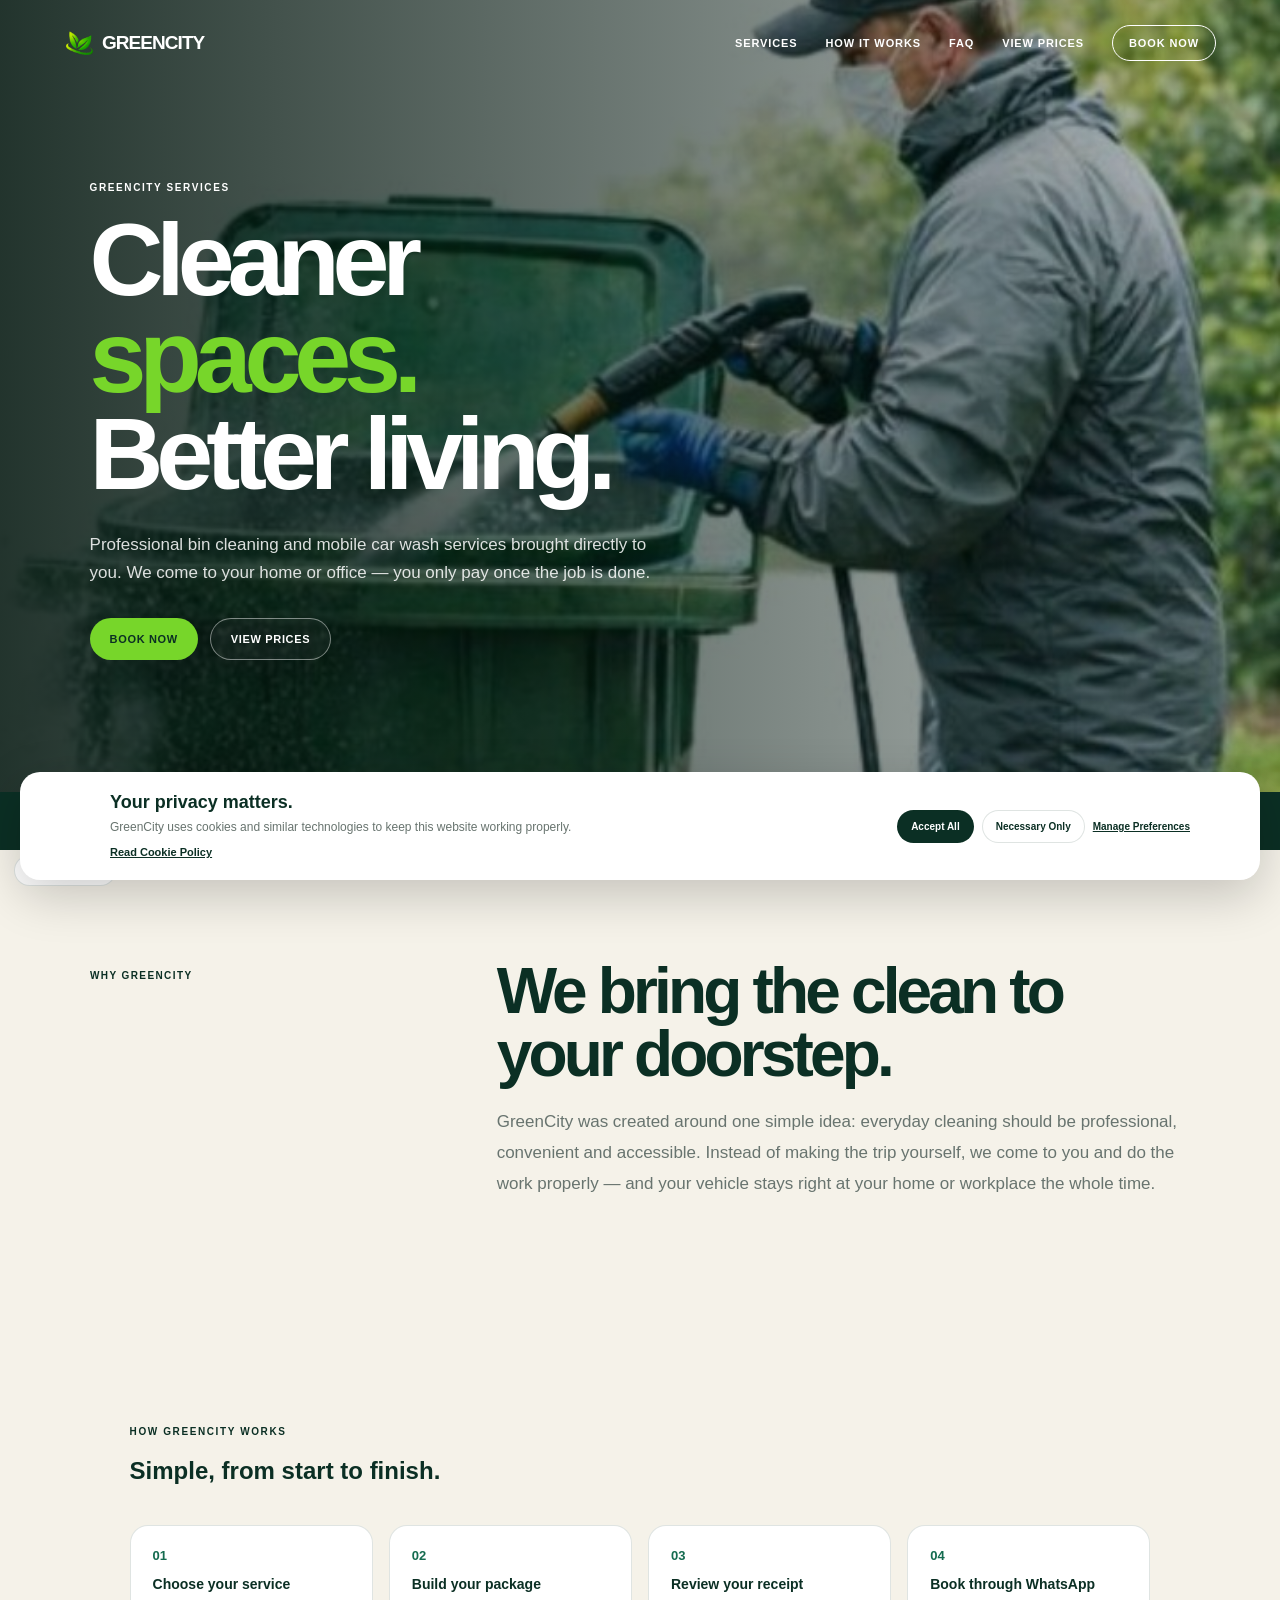
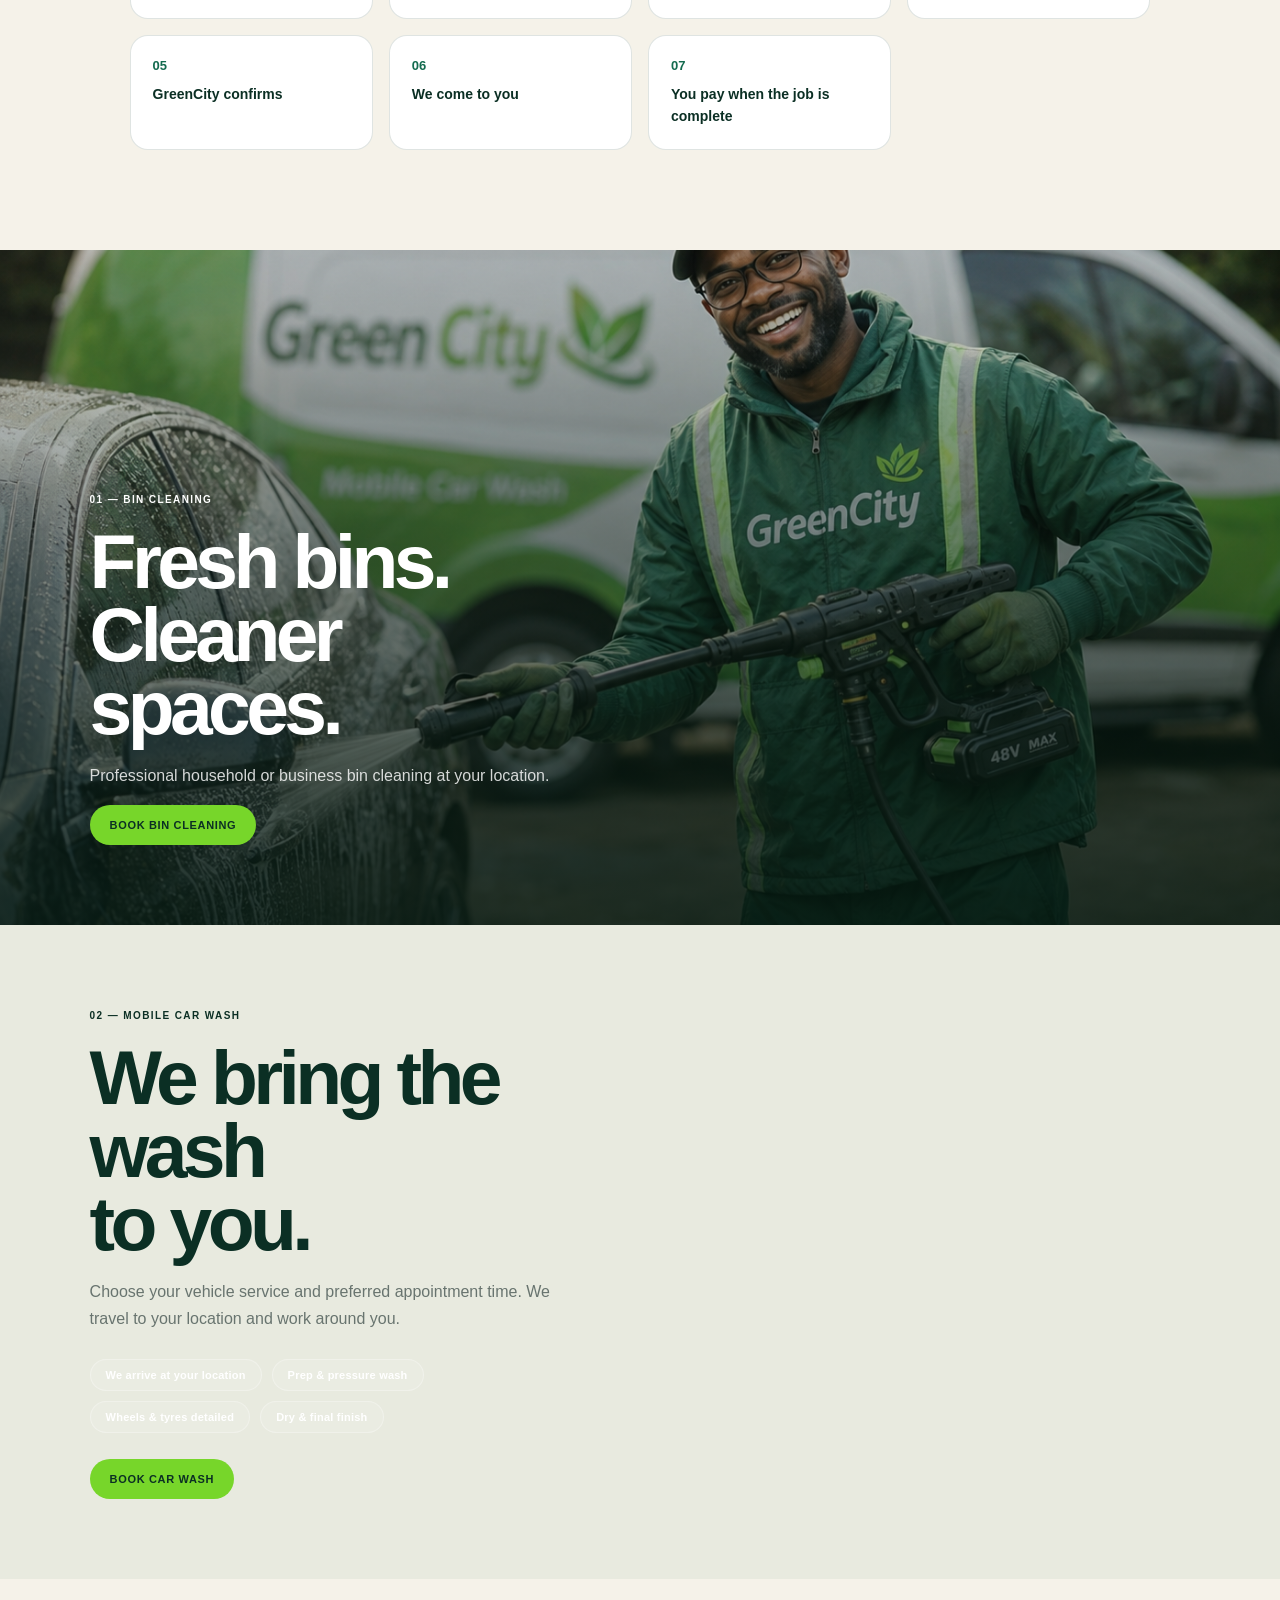
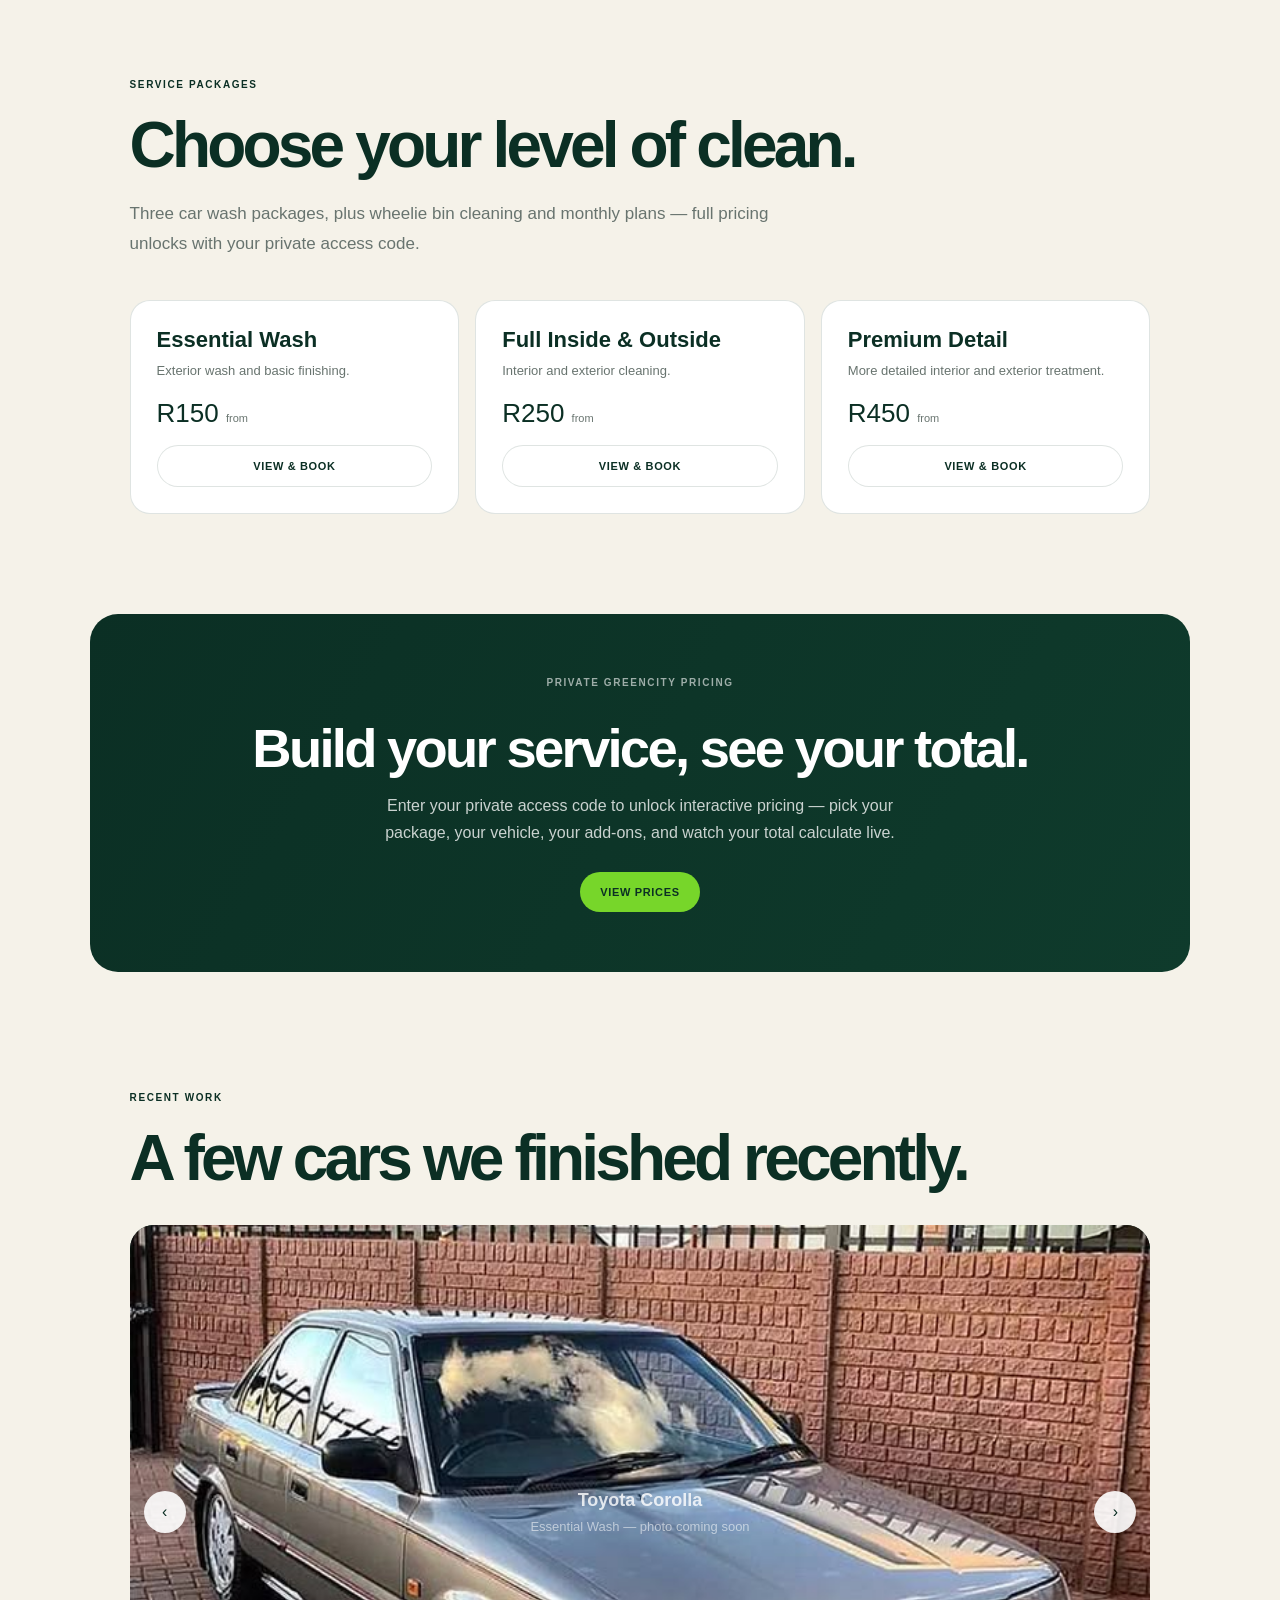
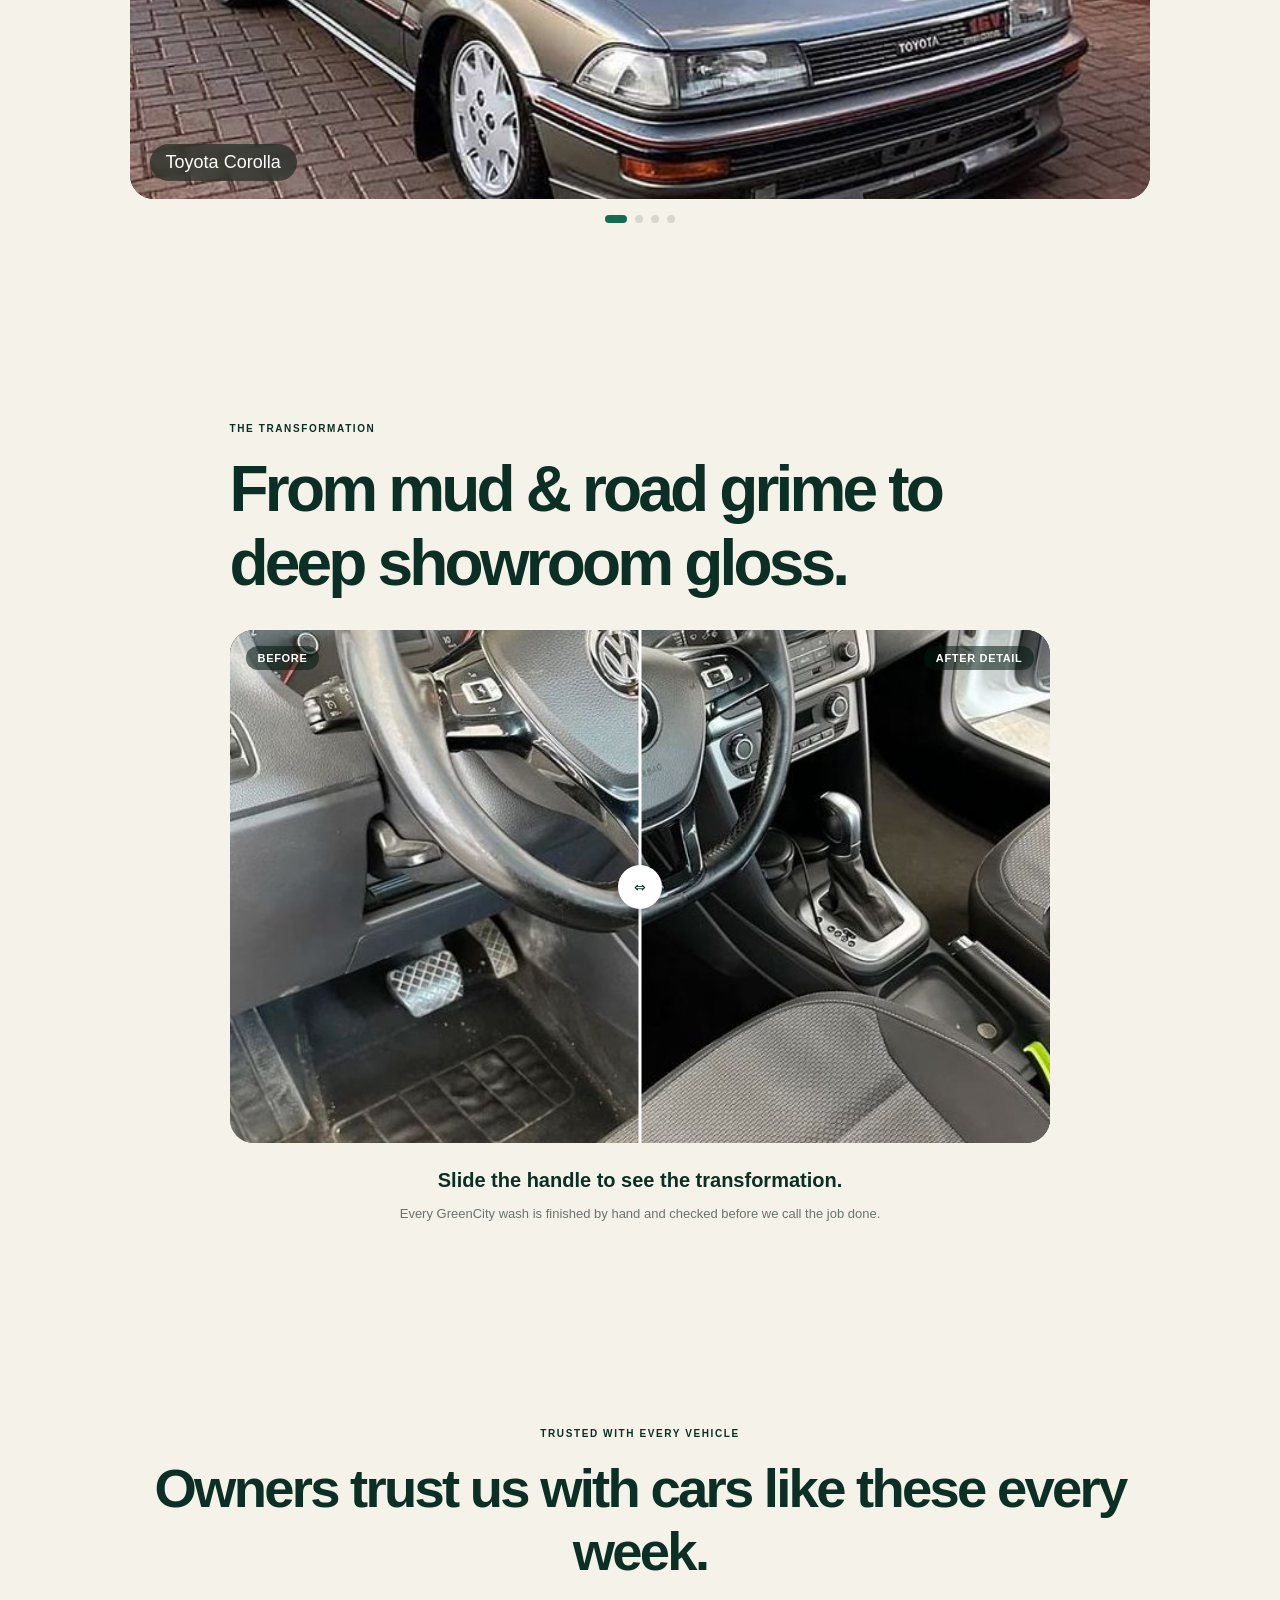
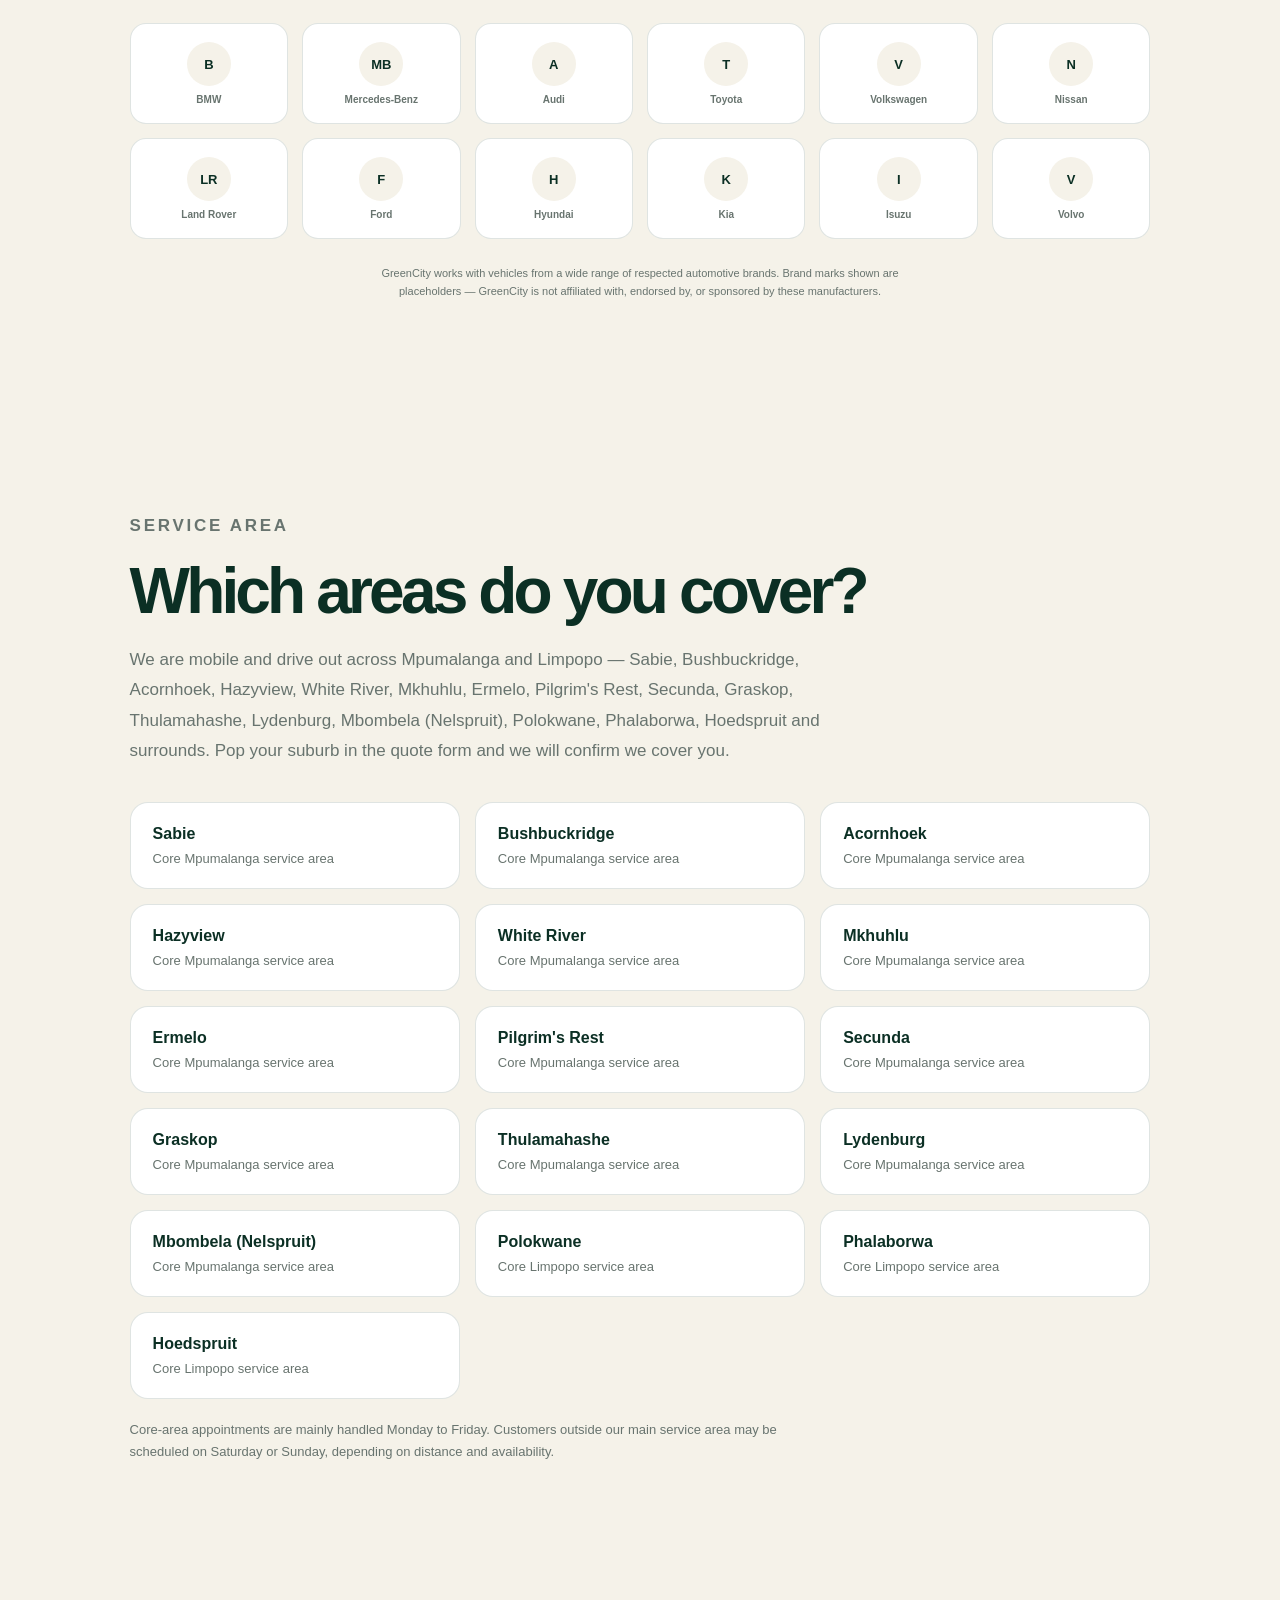
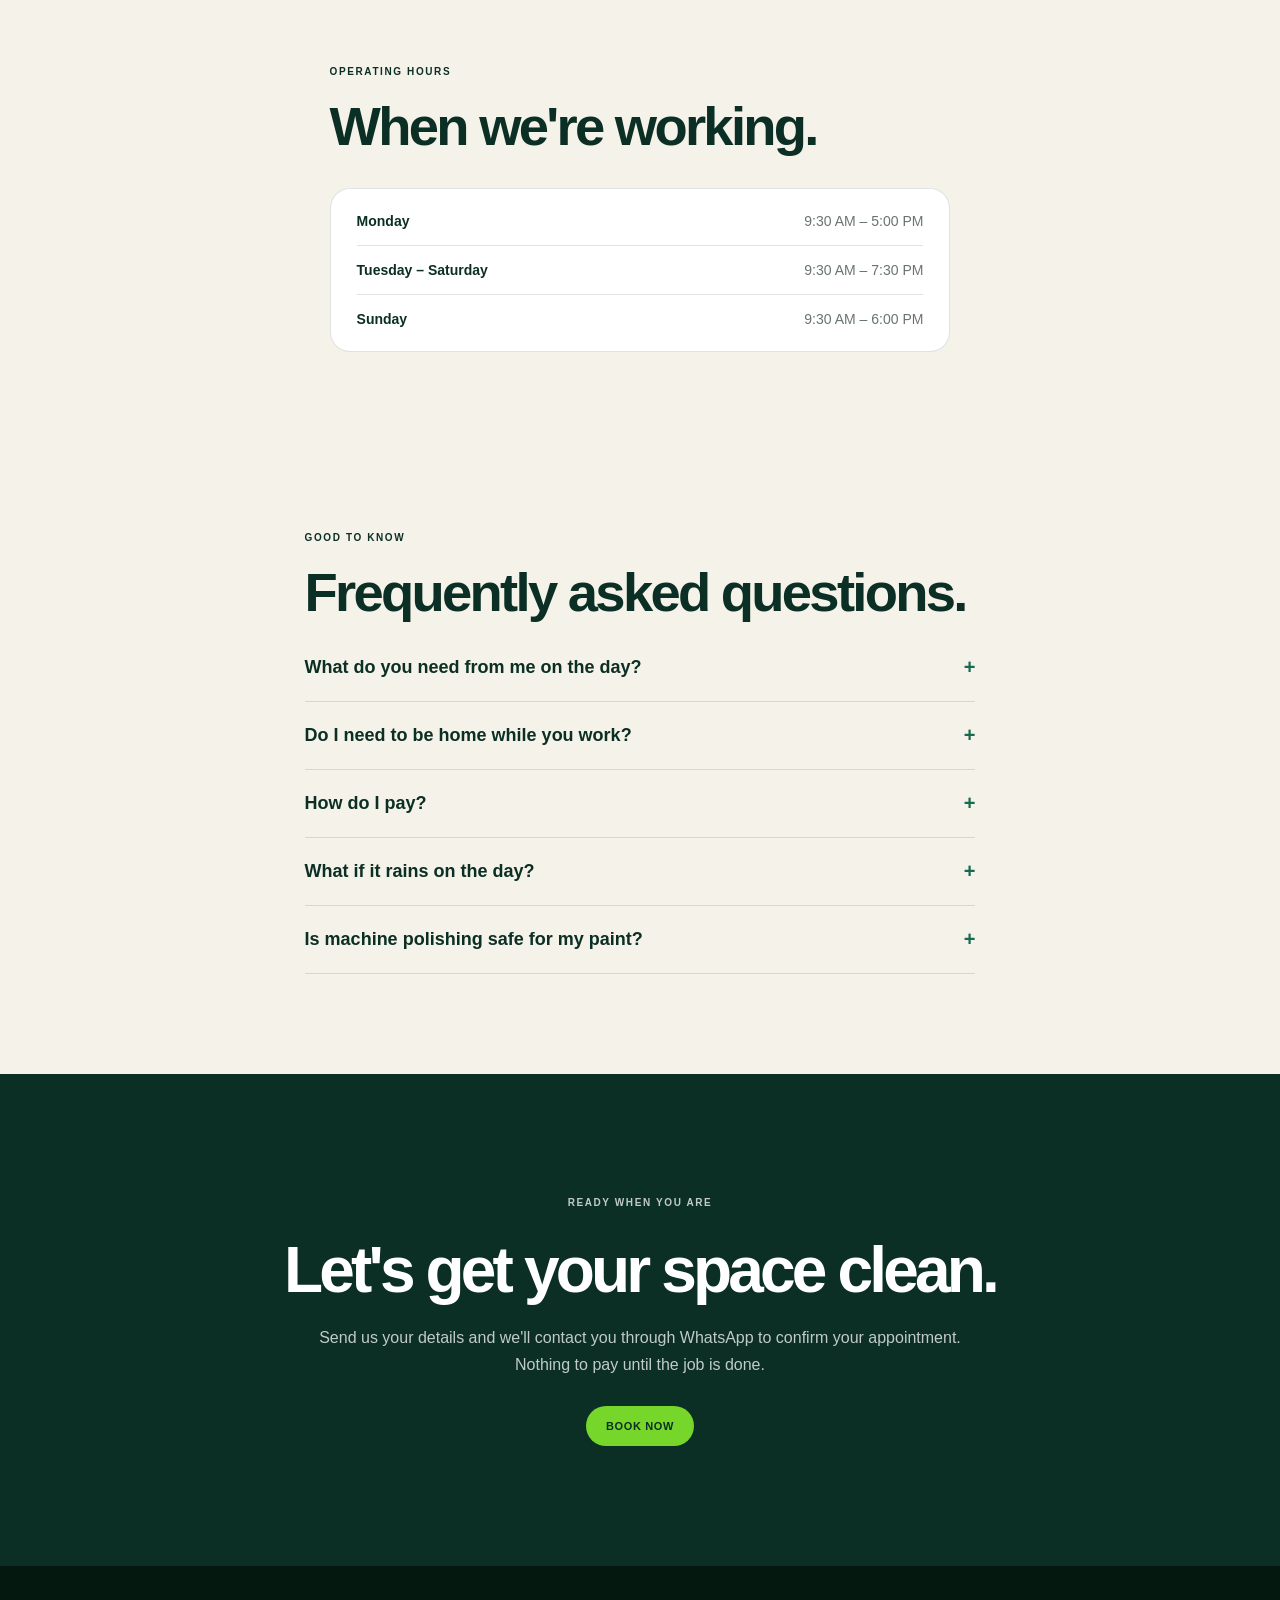
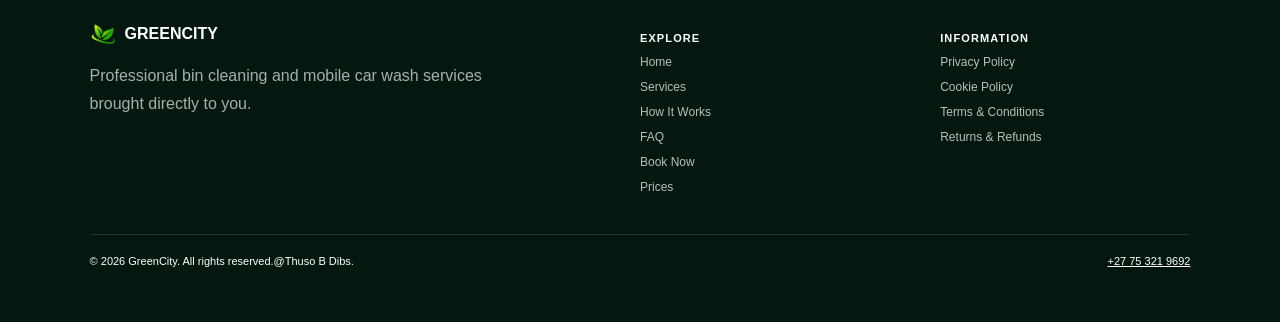
==== commit 6a38b64c: "Update index.html" ====
--- a/index.html
+++ b/index.html
@@ -104,10 +104,10 @@
     <h2>We bring the wash<br>to you.</h2>
     <p>Choose your vehicle service and preferred appointment time. We travel to your location and work around you.</p>
     <div class="process-strip">
-      <span>🚐 We arrive at your location</span>
-      <span>🧽 Prep &amp; pressure wash</span>
-      <span>🛞 Wheels &amp; tyres detailed</span>
-      <span>✨ Dry &amp; final finish</span>
+      <span>We arrive at your location</span>
+      <span>Prep &amp; pressure wash</span>
+      <span> Wheels &amp; tyres detailed</span>
+      <span> Dry &amp; final finish</span>
     </div>
     <a href="booking.html" class="btn btn-primary" style="margin-top:26px">Book Car Wash</a>
   </div>
@@ -258,7 +258,7 @@
     </div>
   </div>
   <div class="footer-bottom">
-    <span>© <span data-year></span> GreenCity. All rights reserved.</span>
+    <span>© <span data-year></span> GreenCity. All rights reserved.@Thuso B Dibs.</span>
     <a href="tel:+27753219692">+27 75 321 9692</a>
   </div>
 </footer>
@@ -266,7 +266,7 @@
 <a href="cookies.html" class="cookie-settings-fixed">Cookie Settings</a>
 <div class="cookie-banner" id="cookieBanner" role="dialog" aria-label="Cookie consent">
   <div class="cookie-content">
-    <div class="cookie-icon">🍃</div>
+    <div class="cookie-icon"></div>
     <div class="cookie-text">
       <h2>Your privacy matters.</h2>
       <p>GreenCity uses cookies and similar technologies to keep this website working properly.</p>
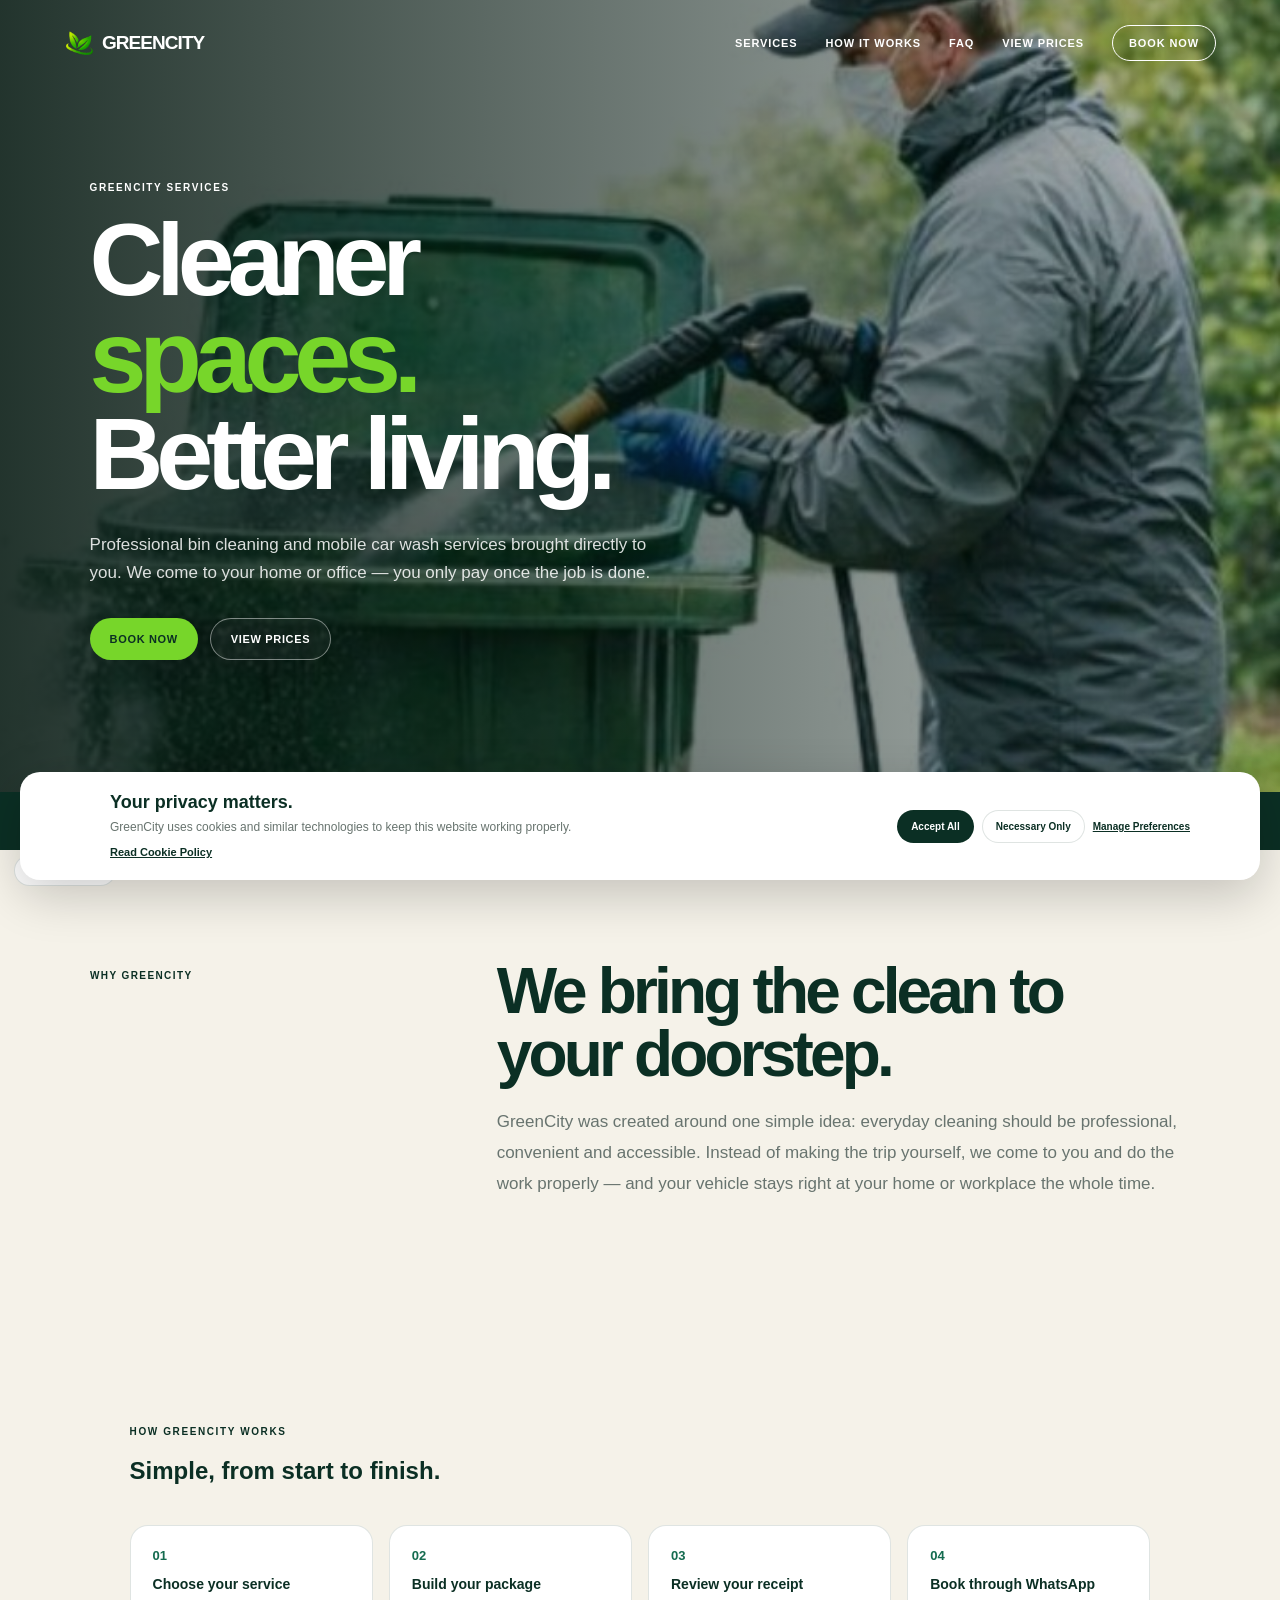
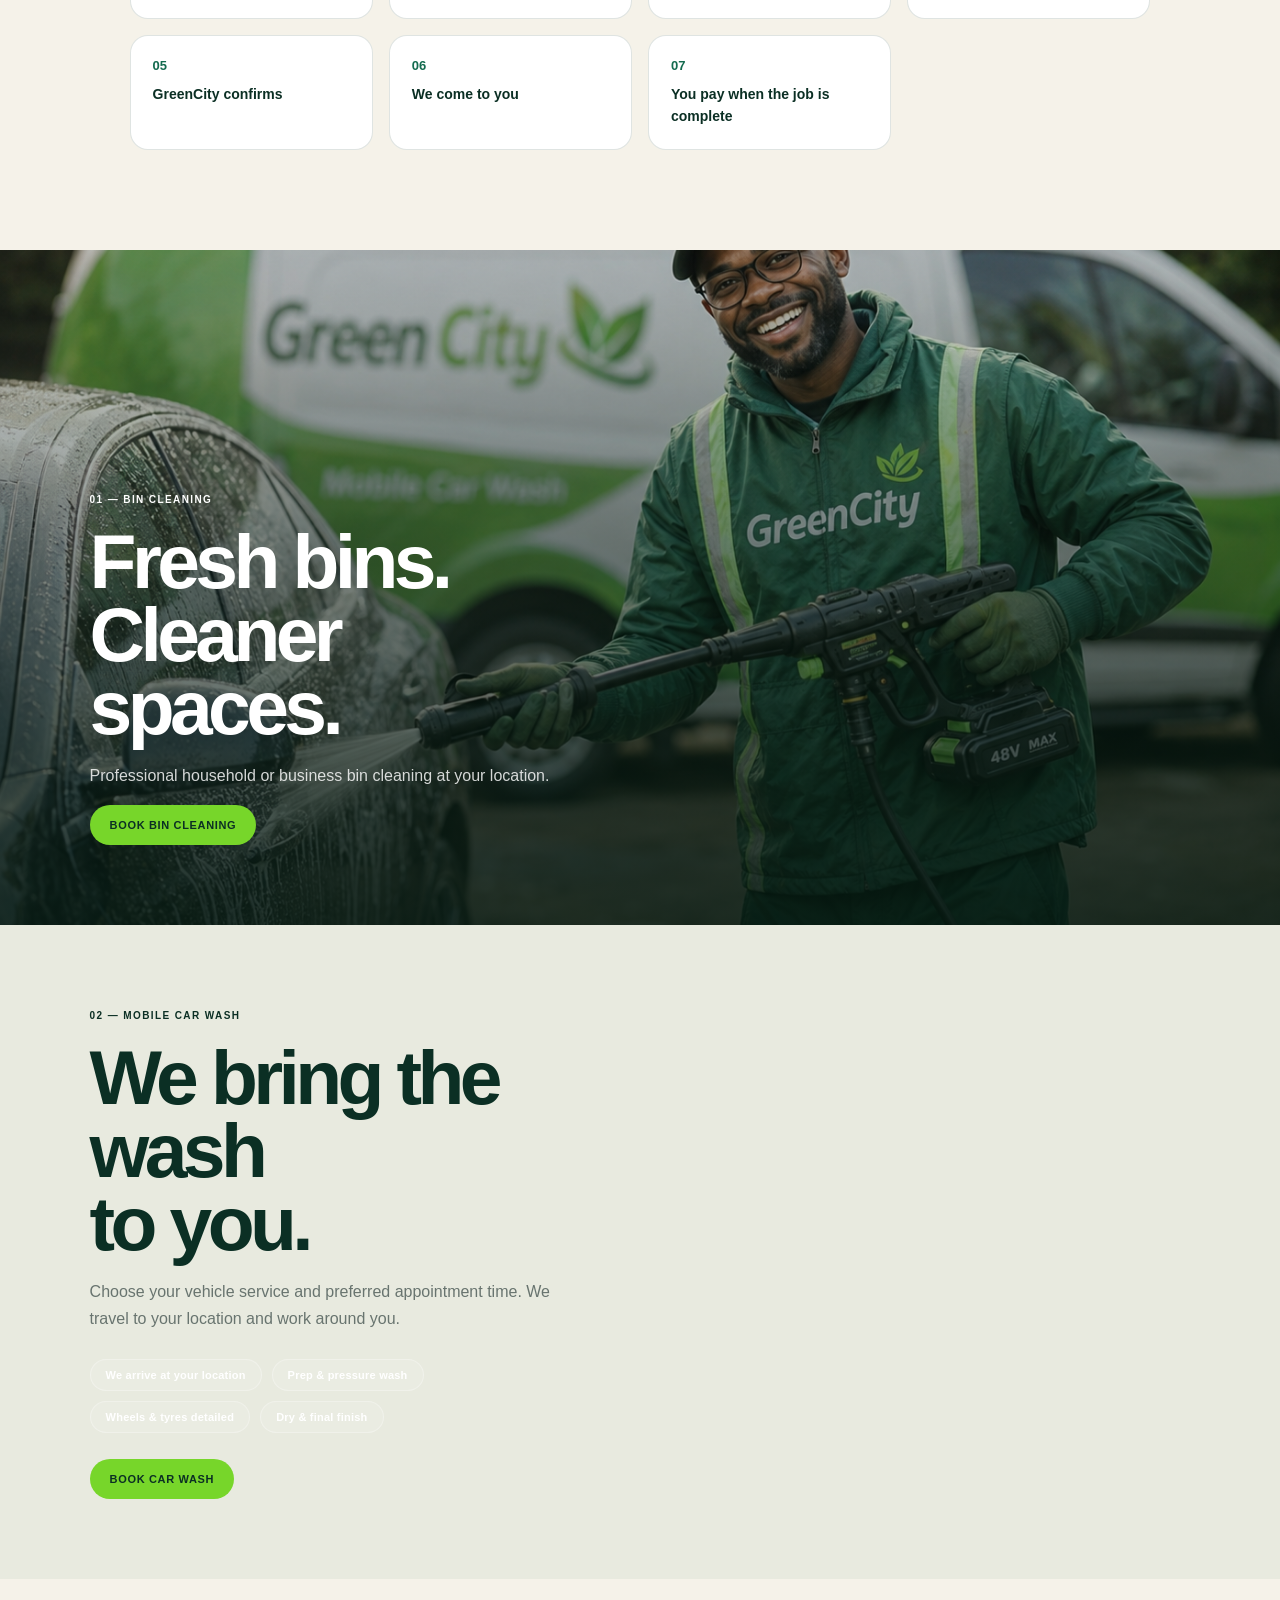
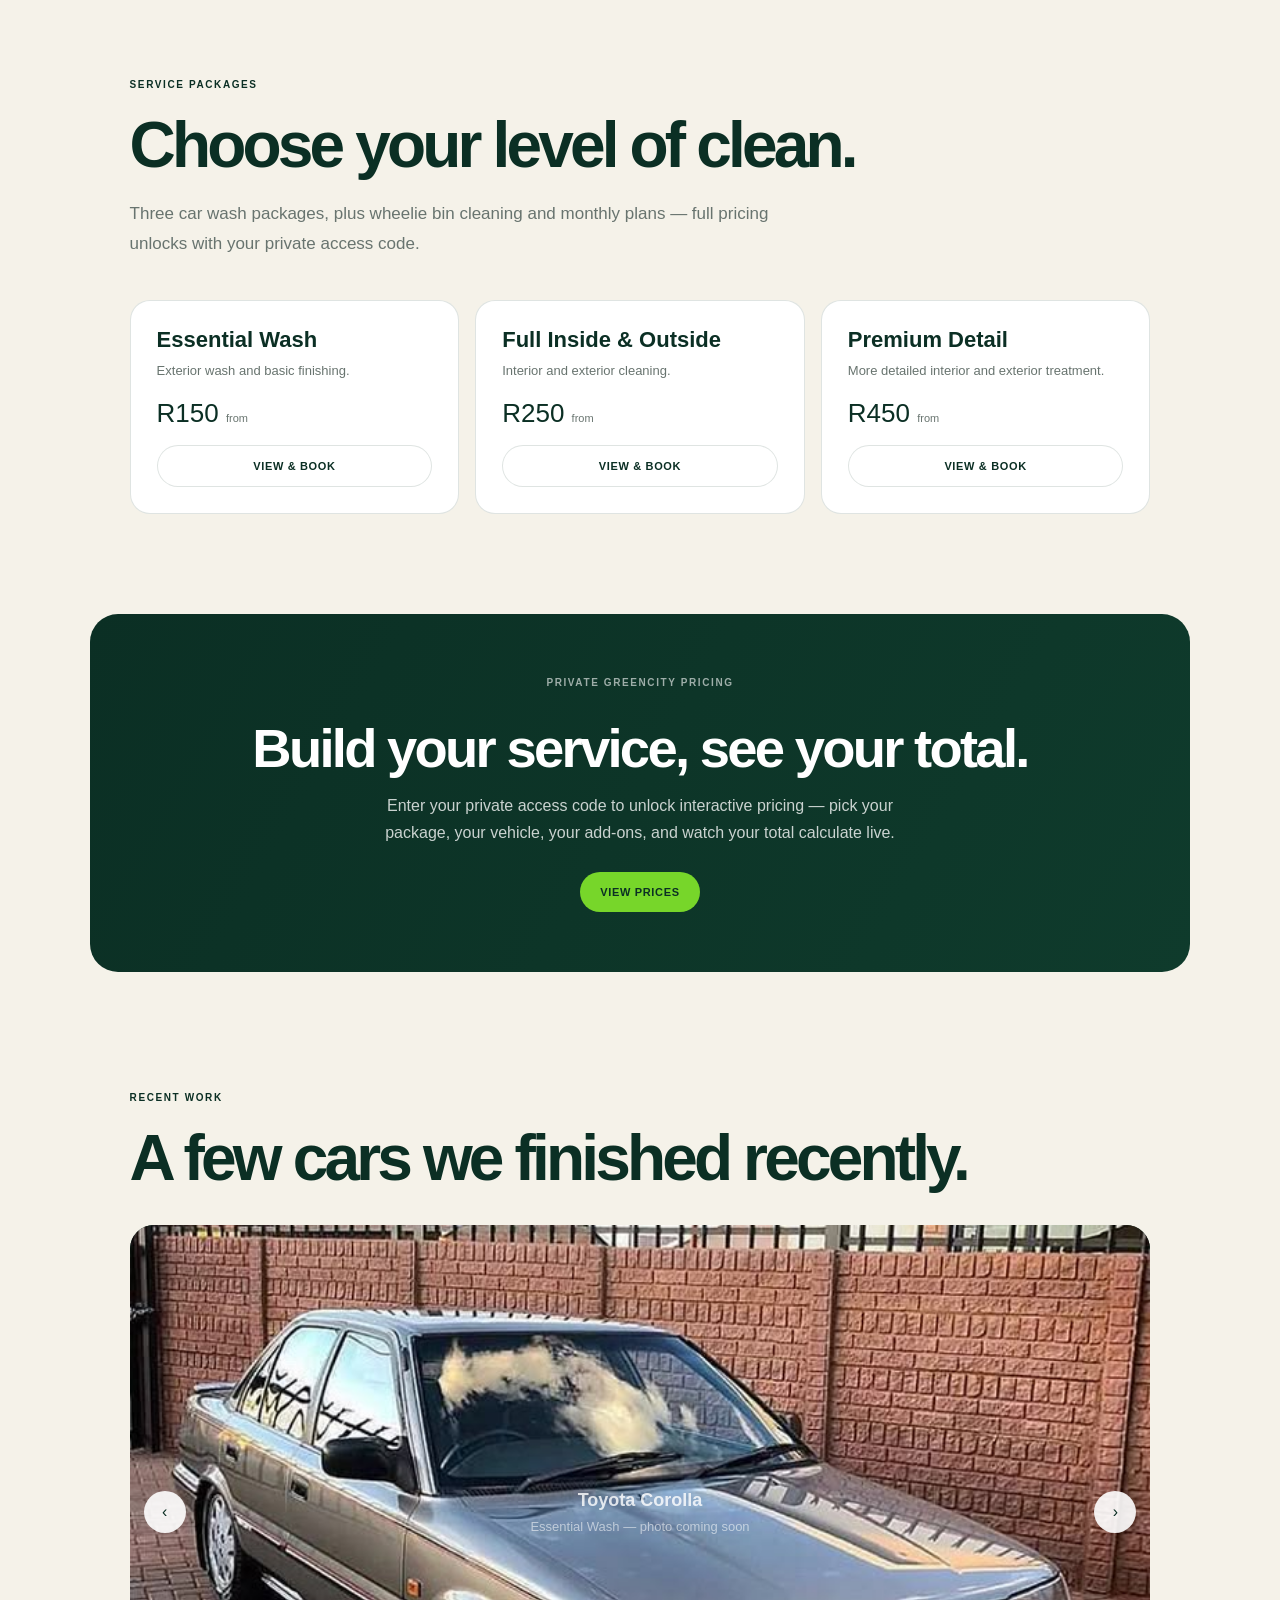
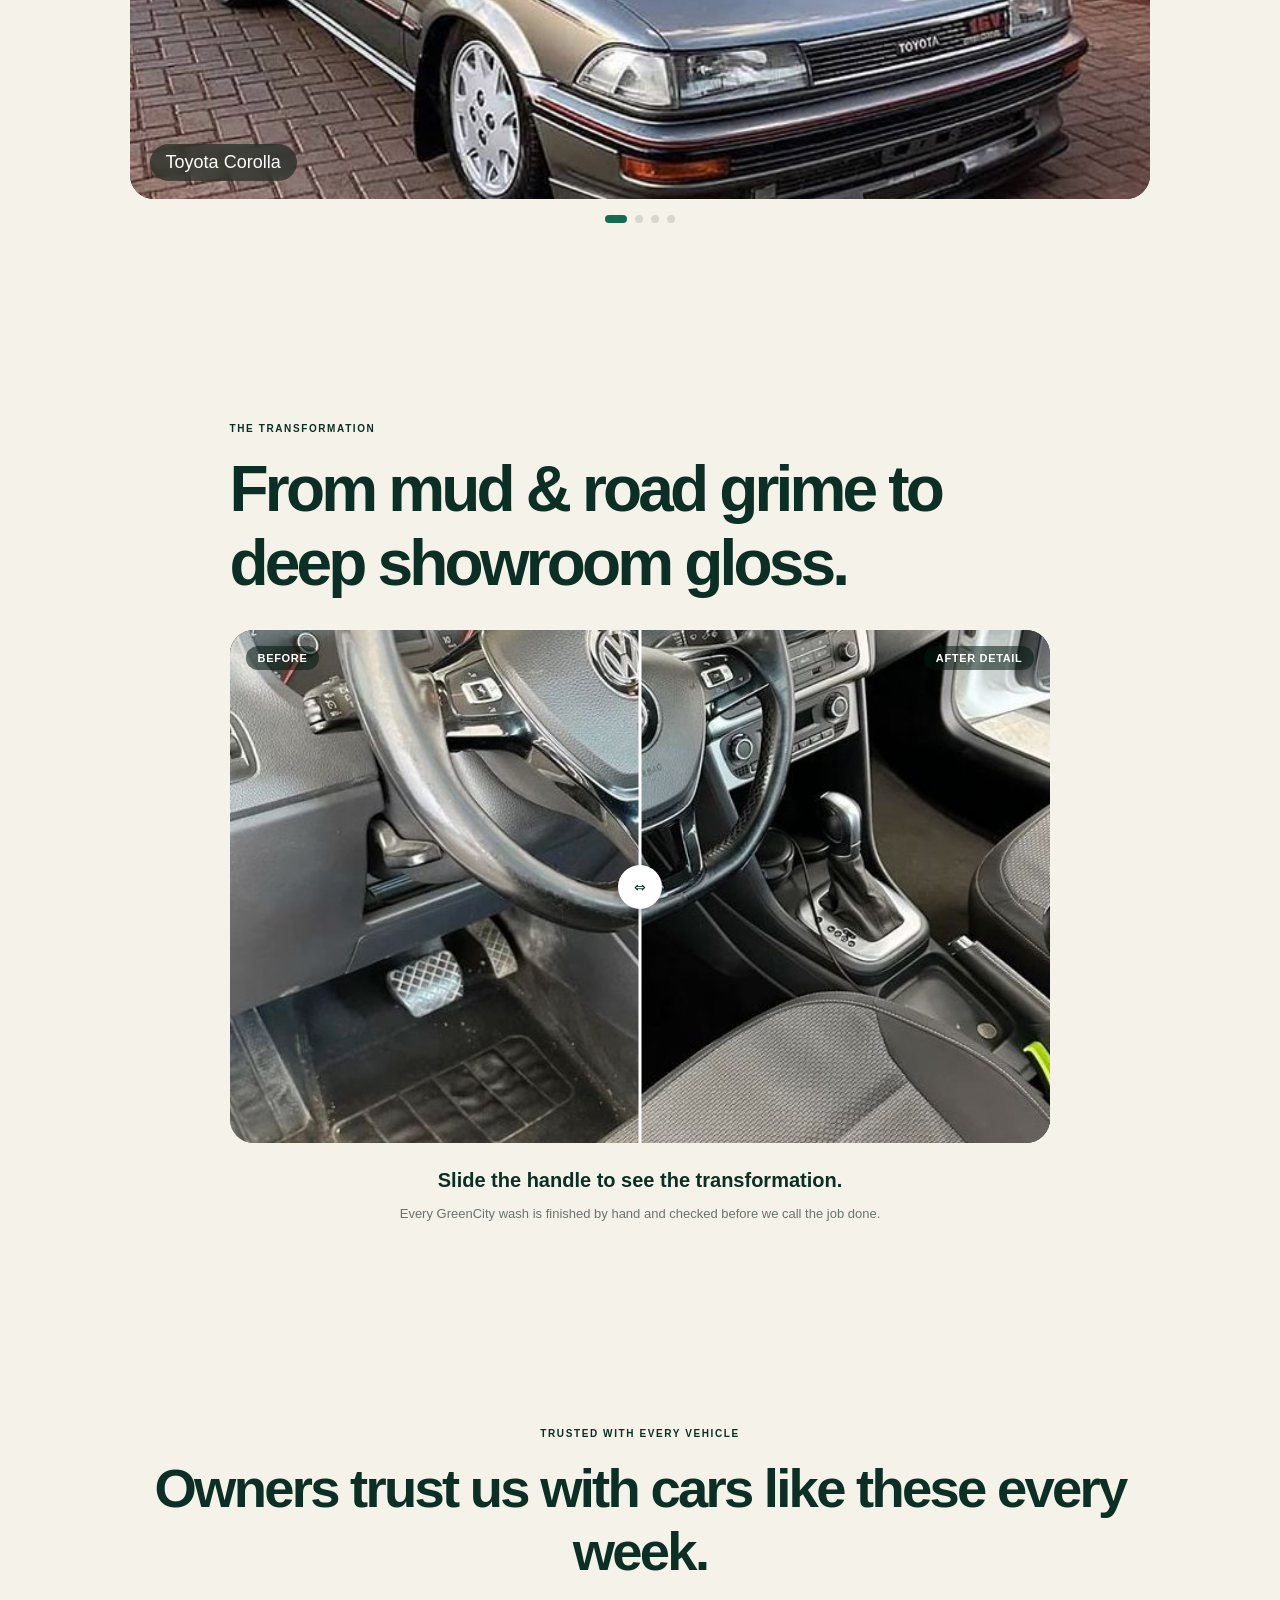
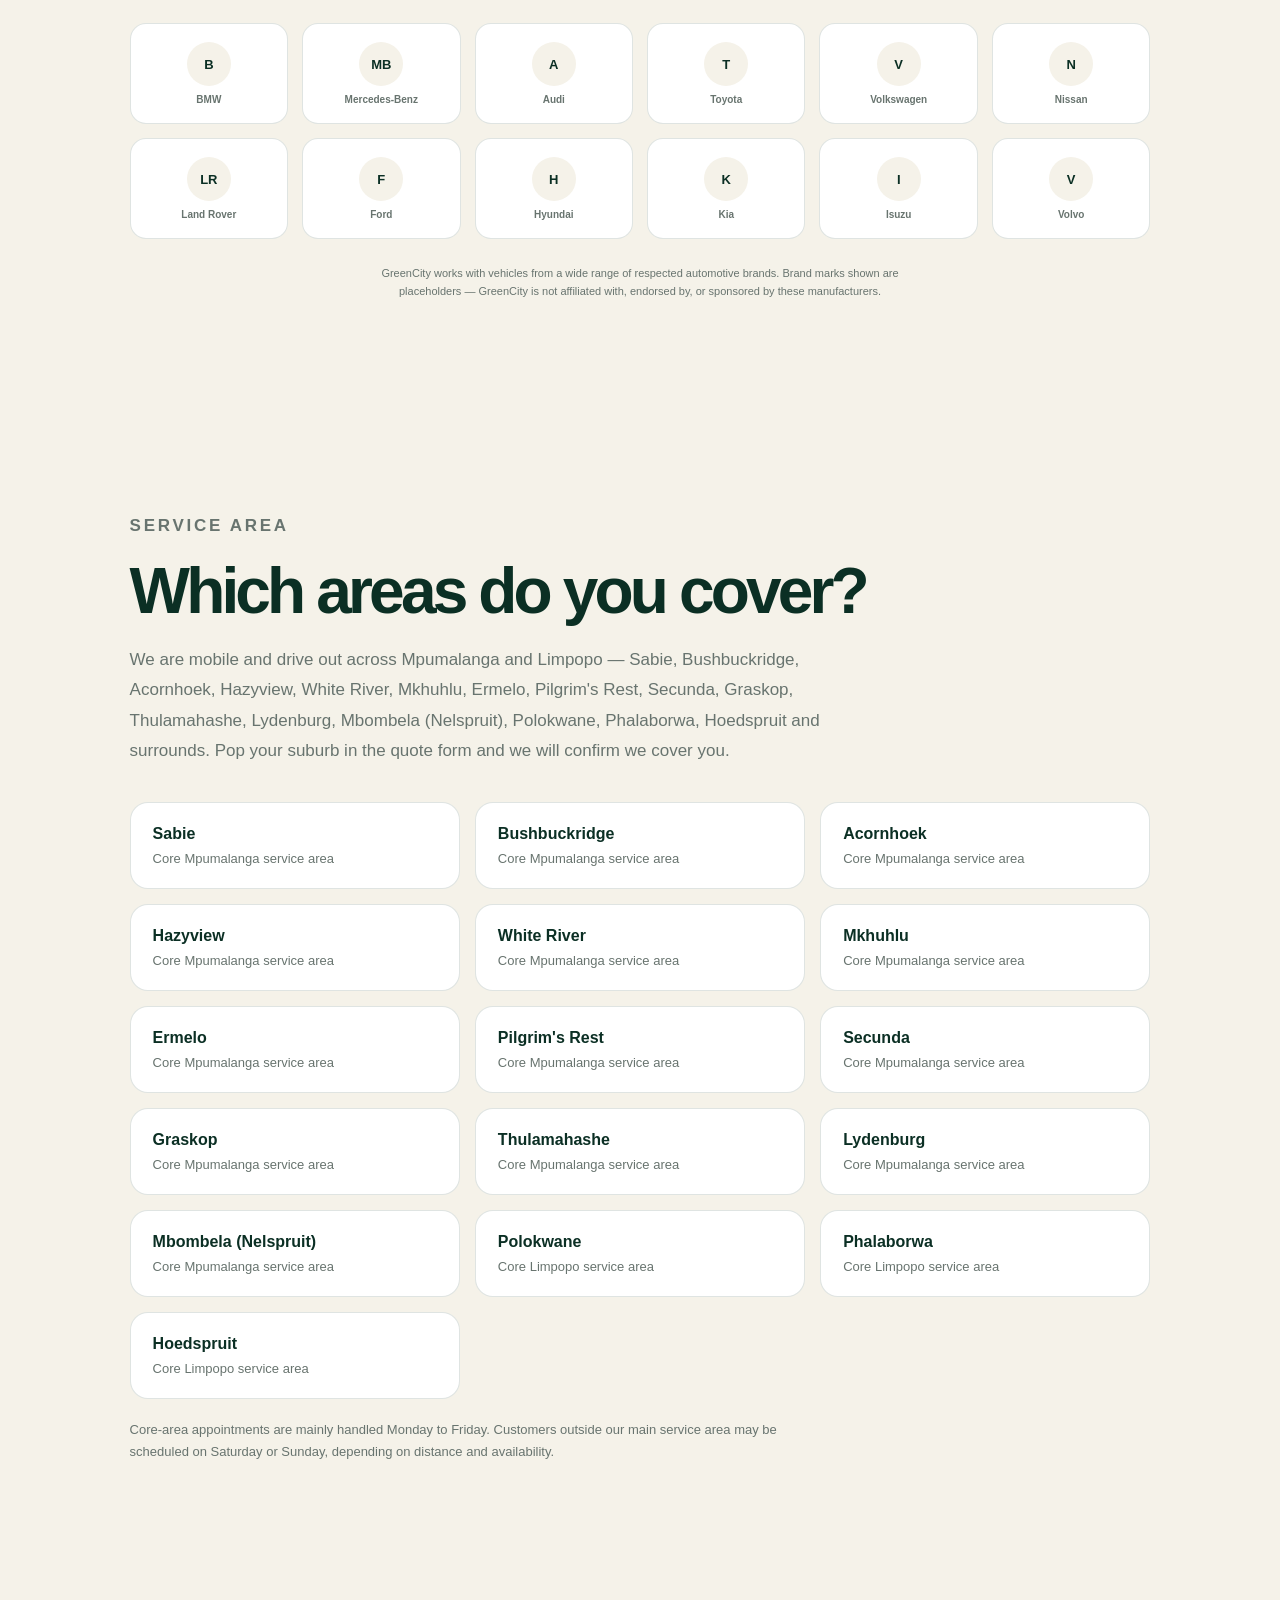
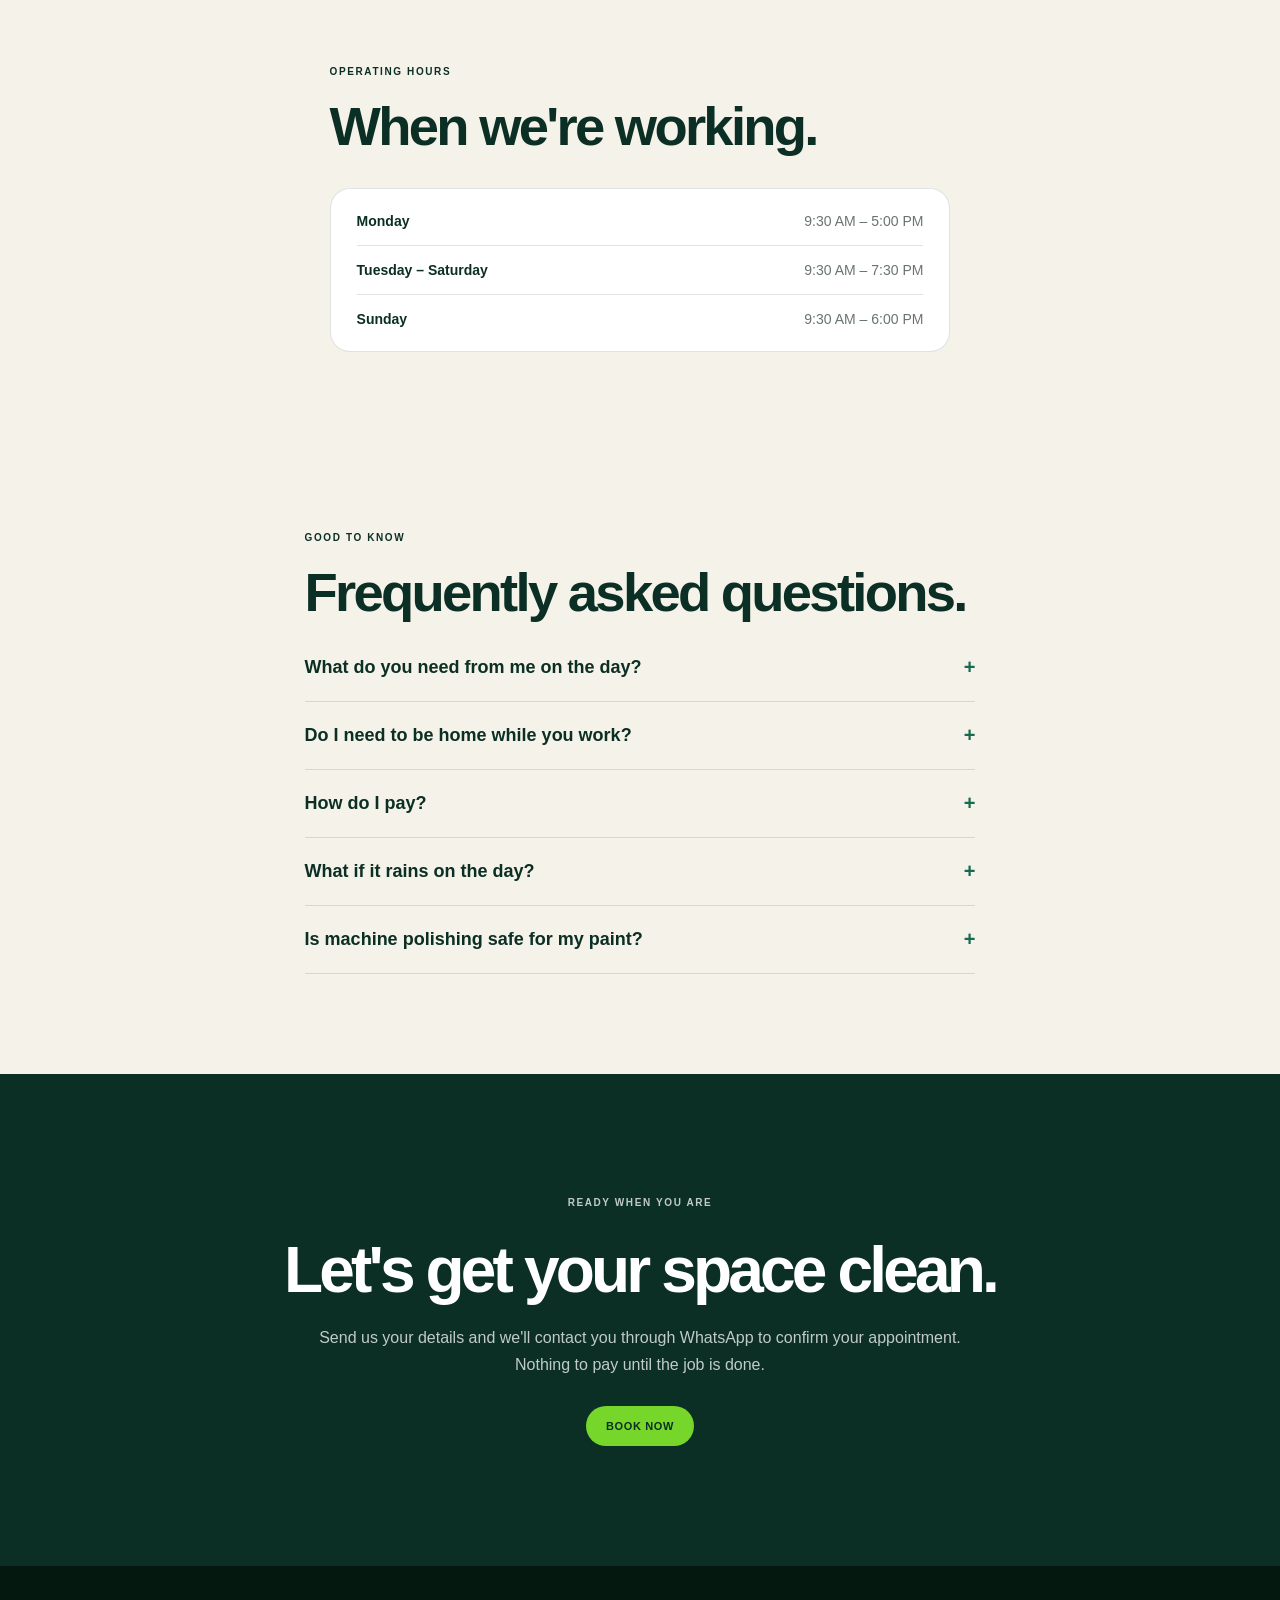
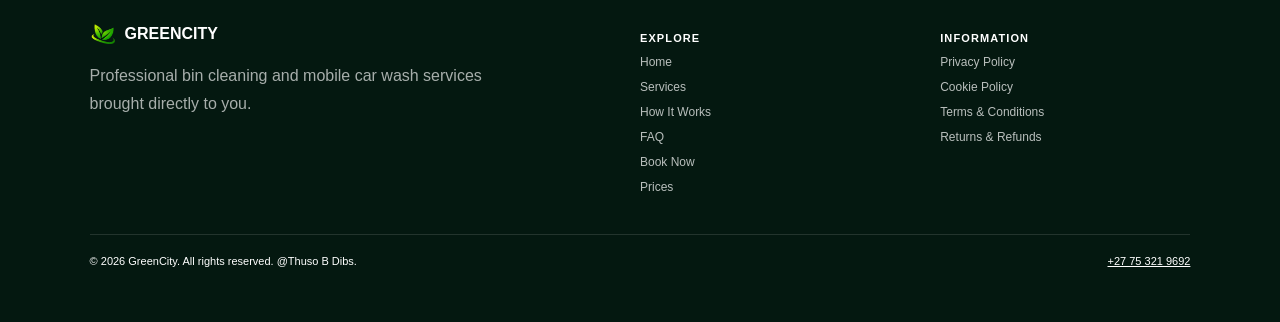
==== commit 9ff7c41e: "Update index.html" ====
--- a/index.html
+++ b/index.html
@@ -258,7 +258,7 @@
     </div>
   </div>
   <div class="footer-bottom">
-    <span>© <span data-year></span> GreenCity. All rights reserved.@Thuso B Dibs.</span>
+    <span>© <span data-year></span> GreenCity. All rights reserved.  @Thuso B Dibs.</span>
     <a href="tel:+27753219692">+27 75 321 9692</a>
   </div>
 </footer>
